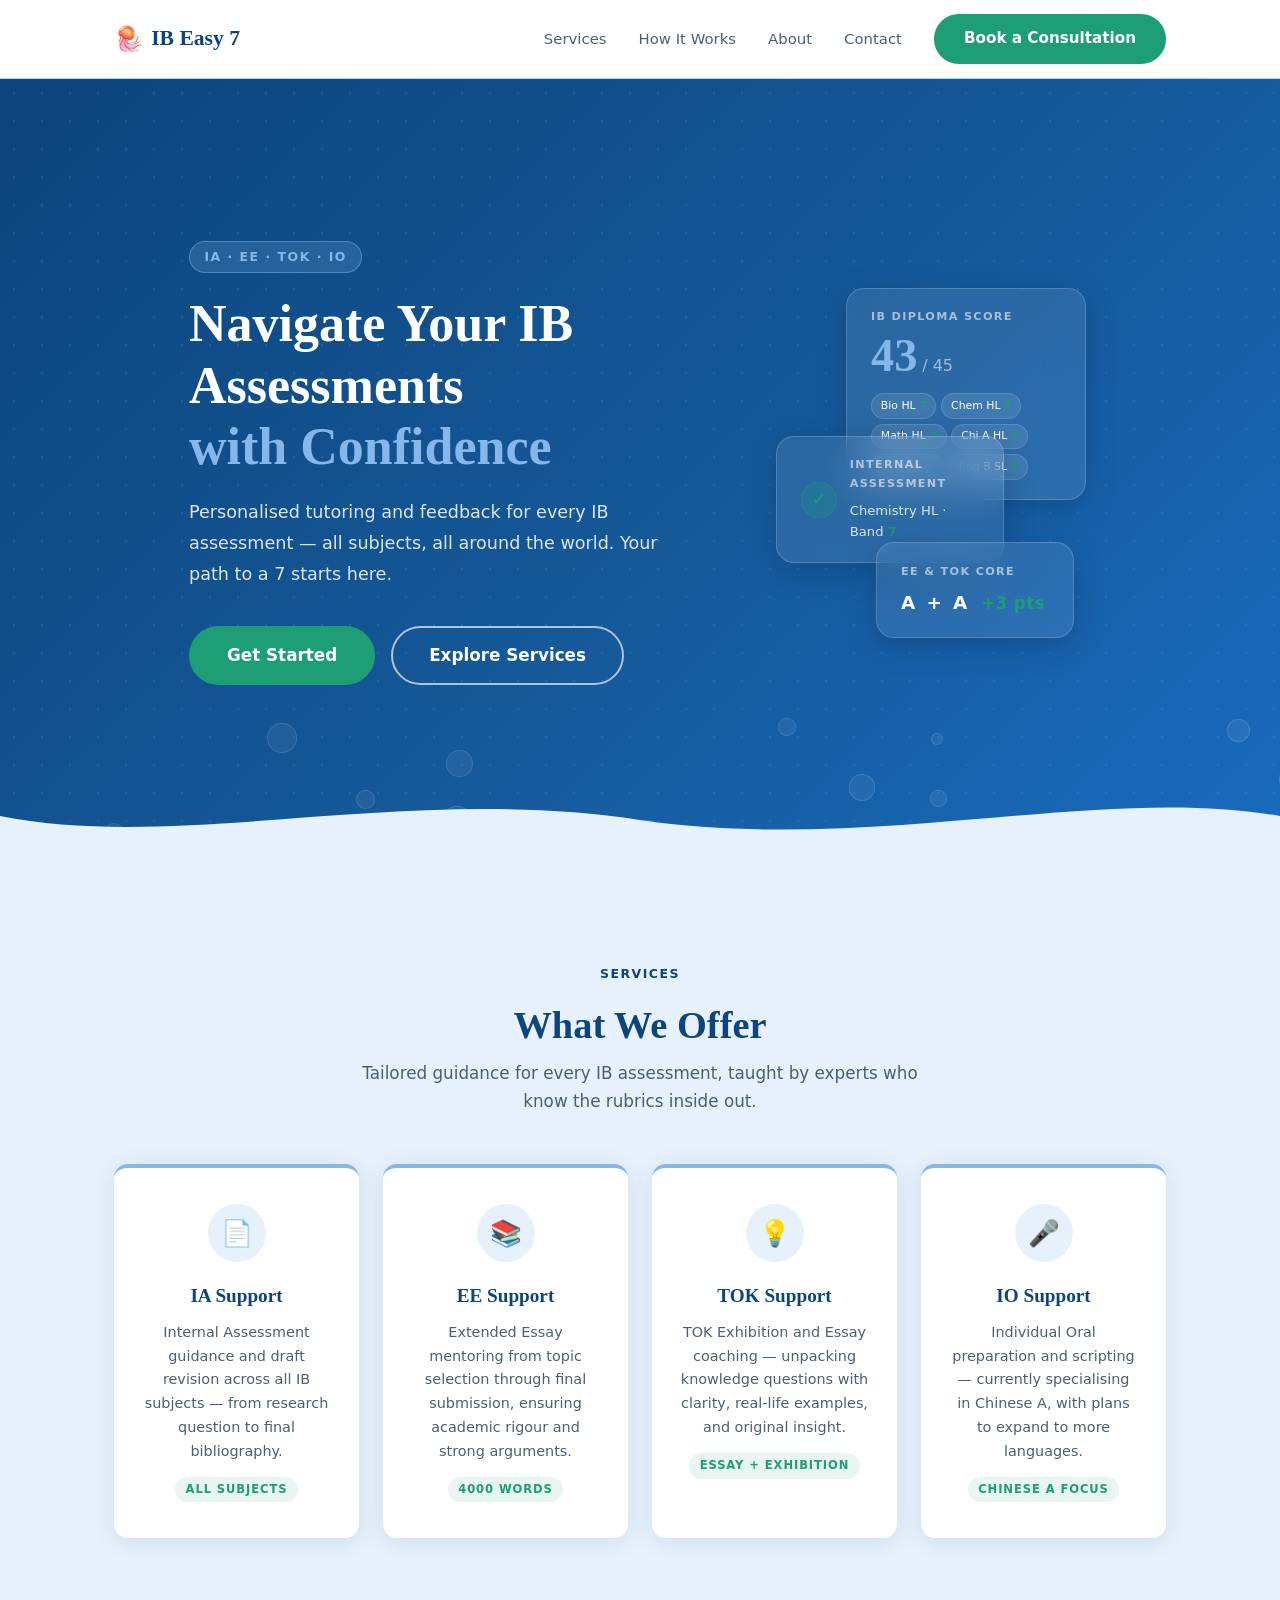
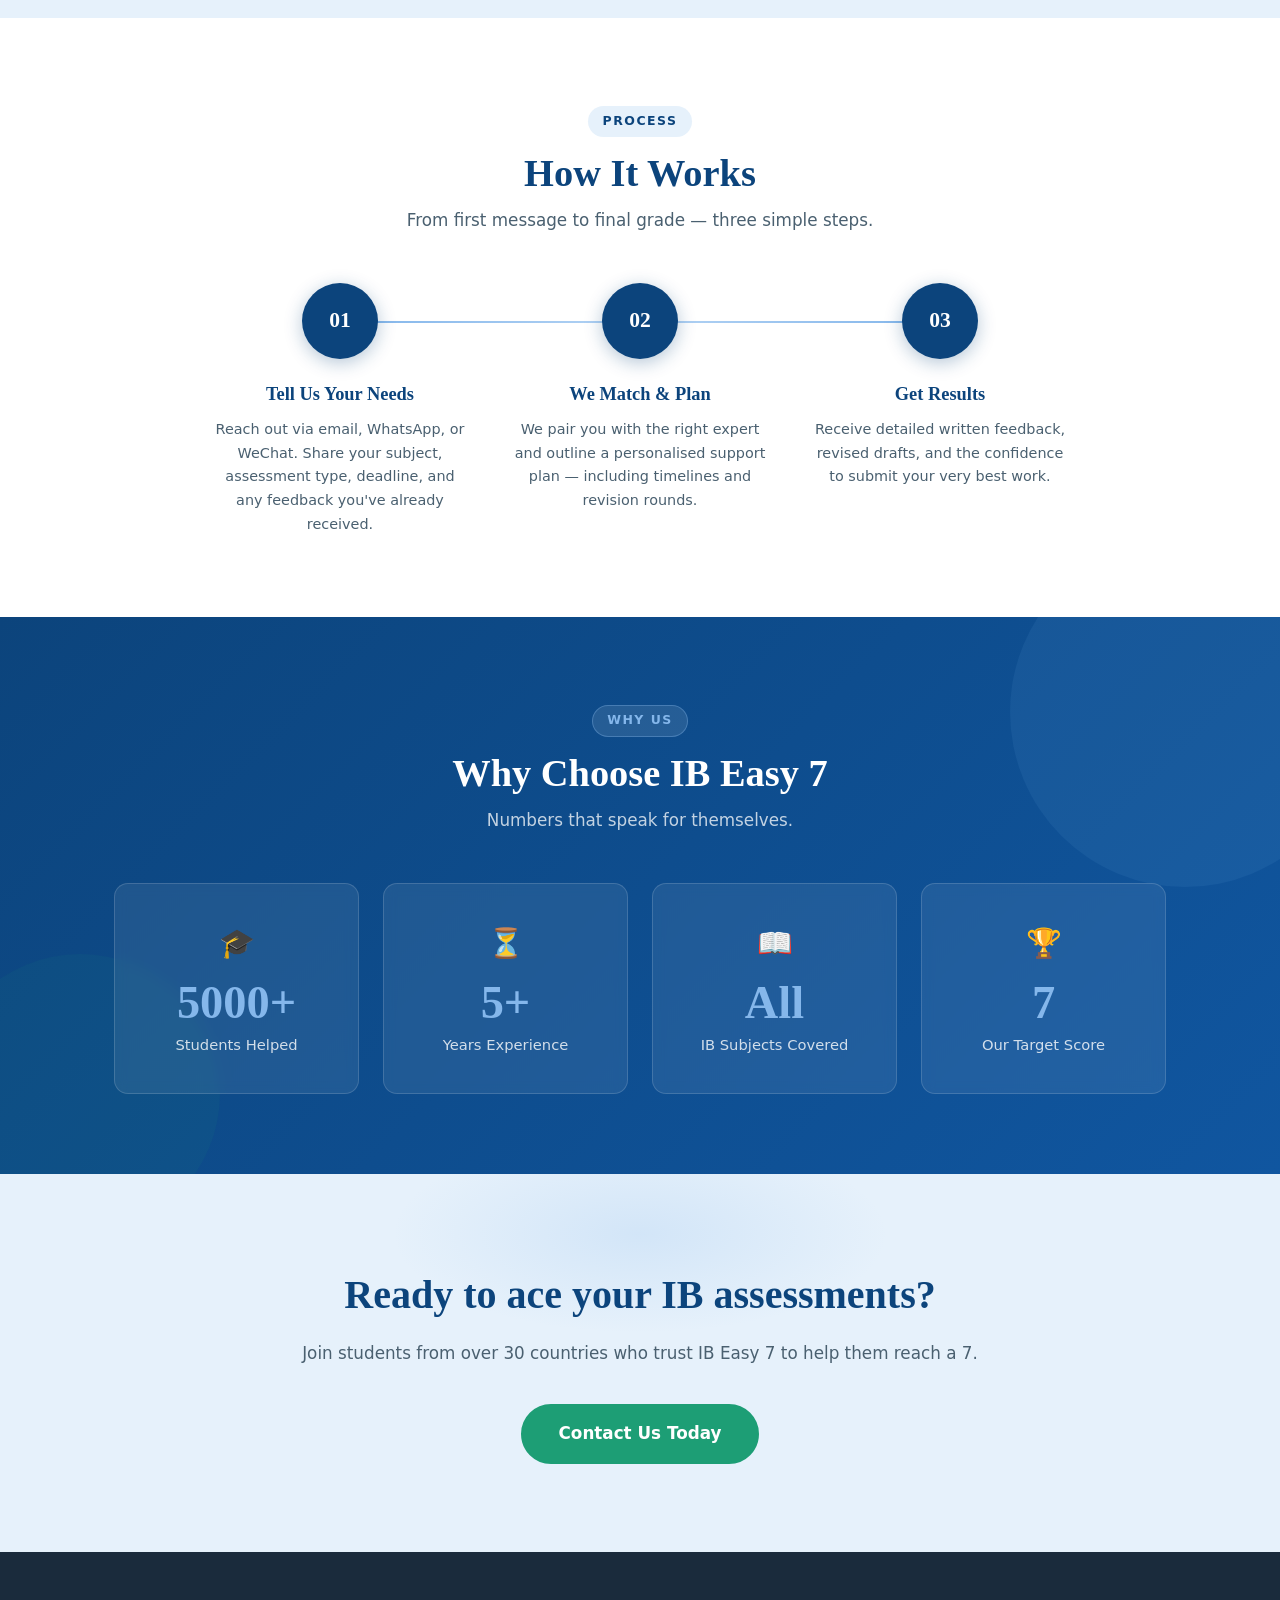
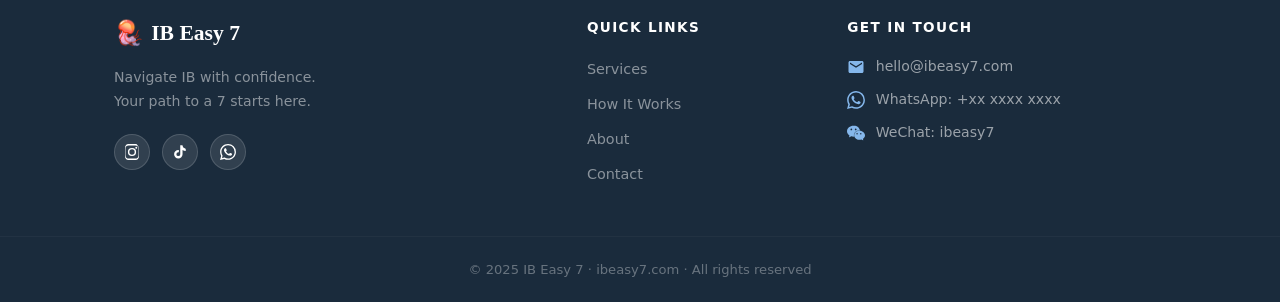
==== index.html @ 874b1f4f "Add Services page with full pricing table for IA, EE, TOK and IO - Create services.html with four pr" ====
<!DOCTYPE html>
<html lang="en">
<head>
  <meta charset="UTF-8" />
  <meta name="viewport" content="width=device-width, initial-scale=1.0" />
  <meta name="description" content="IB Easy 7 — Expert IA, EE, TOK and IO support for IB students worldwide. Navigate your IB assessments with confidence." />
  <title>IB Easy 7 — Navigate IB with Confidence</title>
  <link rel="stylesheet" href="css/style.css" />
</head>
<body>

  <!-- ================================================
       NAVBAR
       ================================================ -->
  <nav class="navbar" aria-label="Main navigation">
    <div class="container nav-inner">
      <a href="#" class="logo" aria-label="IB Easy 7 home">
        <span class="logo-jelly" aria-hidden="true">🪼</span>
        IB Easy 7
      </a>

      <button class="nav-toggle" aria-label="Toggle navigation" aria-expanded="false">
        <span></span><span></span><span></span>
      </button>

      <ul class="nav-links" role="list">
        <li><a href="services.html">Services</a></li>
        <li><a href="#how-it-works">How It Works</a></li>
        <li><a href="#about">About</a></li>
        <li><a href="#contact">Contact</a></li>
        <li><a href="#contact" class="btn btn-primary">Book a Consultation</a></li>
      </ul>
    </div>
  </nav>


  <!-- ================================================
       HERO
       ================================================ -->
  <section class="hero" aria-labelledby="hero-heading">

    <!-- Floating bubbles (injected by JS below) -->
    <div class="bubbles" aria-hidden="true" id="bubbles"></div>

    <div class="container hero-inner">

      <!-- Text side -->
      <div class="hero-text">
        <span class="hero-eyebrow">IA · EE · TOK · IO</span>
        <h1 id="hero-heading">
          Navigate Your IB Assessments<br>
          <span class="accent">with Confidence</span>
        </h1>
        <p class="hero-sub">
          Personalised tutoring and feedback for every IB assessment — all subjects,
          all around the world. Your path to a 7 starts here.
        </p>
        <div class="hero-ctas">
          <a href="#contact" class="btn btn-primary btn-lg">Get Started</a>
          <a href="services.html" class="btn btn-outline-white btn-lg">Explore Services</a>
        </div>
      </div>

      <!-- Professional achievement cards -->
      <div class="hero-visual" aria-hidden="true">
        <div class="score-cluster">

          <!-- Main diploma score card -->
          <div class="pro-card card-main">
            <p class="pc-eyebrow">IB Diploma Score</p>
            <div class="pc-score-row">
              <span class="pc-num">43</span><span class="pc-denom">&thinsp;/ 45</span>
            </div>
            <div class="subj-pills">
              <span class="subj-pill">Bio HL <b>7</b></span>
              <span class="subj-pill">Chem HL <b>7</b></span>
              <span class="subj-pill">Math HL <b>7</b></span>
              <span class="subj-pill">Chi A HL <b>7</b></span>
              <span class="subj-pill">Econ SL <b>7</b></span>
              <span class="subj-pill">Eng B SL <b>6</b></span>
            </div>
          </div>

          <!-- IA result card -->
          <div class="pro-card card-ia">
            <div class="pc-check">&#10003;</div>
            <div>
              <p class="pc-eyebrow">Internal Assessment</p>
              <p class="pc-detail">Chemistry HL &middot; Band&nbsp;<b>7</b></p>
            </div>
          </div>

          <!-- EE + TOK card -->
          <div class="pro-card card-ee">
            <p class="pc-eyebrow">EE &amp; TOK Core</p>
            <p class="pc-ee-score">A &thinsp;+&thinsp; A &nbsp;<span class="pc-bonus">+3 pts</span></p>
          </div>

        </div>
      </div>
    </div>

    <!-- Wave divider (animated — two layers moving at different speeds) -->
    <div class="wave-divider" aria-hidden="true">
      <!-- Layer 1: slower, semi-transparent, moves left -->
      <div class="wave-track wave-track-1">
        <svg viewBox="0 0 2880 96" preserveAspectRatio="none" xmlns="http://www.w3.org/2000/svg">
          <path d="M0,52 C240,88 480,16 720,52 C960,88 1200,16 1440,52
                   C1680,88 1920,16 2160,52 C2400,88 2640,16 2880,52
                   L2880,96 L0,96 Z"
                fill="rgba(230,241,251,0.58)"/>
        </svg>
      </div>
      <!-- Layer 2: faster, opaque fill, moves right (opposite direction) -->
      <div class="wave-track wave-track-2">
        <svg viewBox="0 0 2880 96" preserveAspectRatio="none" xmlns="http://www.w3.org/2000/svg">
          <path d="M0,40 C200,76 460,8 720,44 C980,78 1240,8 1440,40
                   C1640,72 1900,8 2160,44 C2420,78 2680,8 2880,40
                   L2880,96 L0,96 Z"
                fill="#E6F1FB"/>
        </svg>
      </div>
    </div>
  </section>


  <!-- ================================================
       SERVICES — What We Offer
       ================================================ -->
  <section class="services" id="services" aria-labelledby="services-heading">
    <div class="container">
      <div class="section-header">
        <span class="section-tag">Services</span>
        <h2 class="section-title" id="services-heading">What We Offer</h2>
        <p class="section-sub">Tailored guidance for every IB assessment, taught by experts who know the rubrics inside out.</p>
      </div>

      <div class="cards-grid">

        <!-- IA -->
        <article class="card">
          <div class="card-icon" aria-hidden="true">📄</div>
          <h3>IA Support</h3>
          <p>Internal Assessment guidance and draft revision across all IB subjects — from research question to final bibliography.</p>
          <span class="card-badge">All Subjects</span>
        </article>

        <!-- EE -->
        <article class="card">
          <div class="card-icon" aria-hidden="true">📚</div>
          <h3>EE Support</h3>
          <p>Extended Essay mentoring from topic selection through final submission, ensuring academic rigour and strong arguments.</p>
          <span class="card-badge">4000 Words</span>
        </article>

        <!-- TOK -->
        <article class="card">
          <div class="card-icon" aria-hidden="true">💡</div>
          <h3>TOK Support</h3>
          <p>TOK Exhibition and Essay coaching — unpacking knowledge questions with clarity, real-life examples, and original insight.</p>
          <span class="card-badge">Essay + Exhibition</span>
        </article>

        <!-- IO -->
        <article class="card">
          <div class="card-icon" aria-hidden="true">🎤</div>
          <h3>IO Support</h3>
          <p>Individual Oral preparation and scripting — currently specialising in Chinese A, with plans to expand to more languages.</p>
          <span class="card-badge">Chinese A Focus</span>
        </article>

      </div>
    </div>
  </section>


  <!-- ================================================
       HOW IT WORKS
       ================================================ -->
  <section class="how-it-works" id="how-it-works" aria-labelledby="hiw-heading">
    <div class="container">
      <div class="section-header">
        <span class="section-tag">Process</span>
        <h2 class="section-title" id="hiw-heading">How It Works</h2>
        <p class="section-sub">From first message to final grade — three simple steps.</p>
      </div>

      <div class="steps" role="list">

        <div class="step" role="listitem">
          <div class="step-number" aria-hidden="true">01</div>
          <h3>Tell Us Your Needs</h3>
          <p>Reach out via email, WhatsApp, or WeChat. Share your subject, assessment type, deadline, and any feedback you've already received.</p>
        </div>

        <div class="step" role="listitem">
          <div class="step-number" aria-hidden="true">02</div>
          <h3>We Match &amp; Plan</h3>
          <p>We pair you with the right expert and outline a personalised support plan — including timelines and revision rounds.</p>
        </div>

        <div class="step" role="listitem">
          <div class="step-number" aria-hidden="true">03</div>
          <h3>Get Results</h3>
          <p>Receive detailed written feedback, revised drafts, and the confidence to submit your very best work.</p>
        </div>

      </div>
    </div>
  </section>


  <!-- ================================================
       WHY CHOOSE US
       ================================================ -->
  <section class="why-us" id="about" aria-labelledby="why-heading">
    <div class="container">
      <div class="section-header">
        <span class="section-tag">Why Us</span>
        <h2 class="section-title" id="why-heading">Why Choose IB Easy 7</h2>
        <p class="section-sub">Numbers that speak for themselves.</p>
      </div>

      <div class="stats-grid">

        <div class="stat-card">
          <div class="stat-icon" aria-hidden="true">🎓</div>
          <div class="stat-number">5000+</div>
          <div class="stat-label">Students Helped</div>
        </div>

        <div class="stat-card">
          <div class="stat-icon" aria-hidden="true">⏳</div>
          <div class="stat-number">5+</div>
          <div class="stat-label">Years Experience</div>
        </div>

        <div class="stat-card">
          <div class="stat-icon" aria-hidden="true">📖</div>
          <div class="stat-number">All</div>
          <div class="stat-label">IB Subjects Covered</div>
        </div>

        <div class="stat-card">
          <div class="stat-icon" aria-hidden="true">🏆</div>
          <div class="stat-number">7</div>
          <div class="stat-label">Our Target Score</div>
        </div>

      </div>
    </div>
  </section>


  <!-- ================================================
       CTA SECTION
       ================================================ -->
  <section class="cta-section" aria-labelledby="cta-heading">
    <div class="container cta-inner">
      <h2 id="cta-heading">Ready to ace your IB assessments?</h2>
      <p>Join students from over 30 countries who trust IB Easy 7 to help them reach a 7.</p>
      <a href="#contact" class="btn btn-primary btn-lg">Contact Us Today</a>
    </div>
  </section>


  <!-- ================================================
       FOOTER
       ================================================ -->
  <footer class="footer" id="contact" aria-label="Footer">
    <div class="footer-main">
      <div class="container footer-inner">

        <!-- Brand -->
        <div class="footer-brand">
          <a href="#" class="logo">
            <span class="logo-jelly" aria-hidden="true">🪼</span> IB Easy 7
          </a>
          <p>Navigate IB with confidence.<br>Your path to a 7 starts here.</p>
          <!-- Social icons -->
          <div class="social-links" aria-label="Social media links">
            <!-- Instagram placeholder -->
            <a href="#" class="social-link" aria-label="Instagram">
              <svg viewBox="0 0 24 24" xmlns="http://www.w3.org/2000/svg" aria-hidden="true">
                <path d="M12 2.163c3.204 0 3.584.012 4.85.07 1.366.062 2.633.326 3.608 1.301.975.975 1.24 2.242 1.301 3.608.058 1.265.069 1.645.069 4.849s-.012 3.584-.07 4.85c-.062 1.366-.326 2.633-1.301 3.608-.975.975-2.242 1.24-3.608 1.301-1.265.058-1.645.069-4.849.069s-3.584-.012-4.85-.07c-1.366-.062-2.633-.326-3.608-1.301-.975-.975-1.24-2.242-1.301-3.608C2.175 15.584 2.163 15.204 2.163 12s.012-3.584.07-4.85c.062-1.366.326-2.633 1.301-3.608C4.509 2.567 5.776 2.302 7.142 2.24 8.408 2.182 8.788 2.163 12 2.163zm0-2.163c-3.259 0-3.667.014-4.947.072-1.52.069-2.877.385-3.98 1.487C1.97 2.661 1.654 4.018 1.585 5.538 1.527 6.818 1.513 7.226 1.513 12s.014 5.182.072 6.462c.069 1.52.385 2.877 1.487 3.98 1.103 1.102 2.46 1.418 3.98 1.487 1.28.058 1.688.072 4.948.072s3.667-.014 4.947-.072c1.52-.069 2.877-.385 3.98-1.487 1.102-1.103 1.418-2.46 1.487-3.98.058-1.28.072-1.688.072-4.948s-.014-5.182-.072-6.462c-.069-1.52-.385-2.877-1.487-3.98C19.824.457 18.467.141 16.947.072 15.667.014 15.259 0 12 0zm0 5.838a6.162 6.162 0 1 0 0 12.324 6.162 6.162 0 0 0 0-12.324zM12 16a4 4 0 1 1 0-8 4 4 0 0 1 0 8zm6.406-11.845a1.44 1.44 0 1 0 0 2.881 1.44 1.44 0 0 0 0-2.881z"/>
              </svg>
            </a>
            <!-- TikTok placeholder -->
            <a href="#" class="social-link" aria-label="TikTok">
              <svg viewBox="0 0 24 24" xmlns="http://www.w3.org/2000/svg" aria-hidden="true">
                <path d="M19.59 6.69a4.83 4.83 0 0 1-3.77-4.25V2h-3.45v13.67a2.89 2.89 0 0 1-2.88 2.5 2.89 2.89 0 0 1-2.89-2.89 2.89 2.89 0 0 1 2.89-2.89c.28 0 .54.04.79.1V9.01a6.33 6.33 0 0 0-.79-.05 6.34 6.34 0 0 0-6.34 6.34 6.34 6.34 0 0 0 6.34 6.34 6.34 6.34 0 0 0 6.33-6.34V9.02a8.16 8.16 0 0 0 4.77 1.52V7.1a4.85 4.85 0 0 1-1-.41z"/>
              </svg>
            </a>
            <!-- WhatsApp placeholder -->
            <a href="#" class="social-link" aria-label="WhatsApp">
              <svg viewBox="0 0 24 24" xmlns="http://www.w3.org/2000/svg" aria-hidden="true">
                <path d="M17.472 14.382c-.297-.149-1.758-.867-2.03-.967-.273-.099-.471-.148-.67.15-.197.297-.767.966-.94 1.164-.173.199-.347.223-.644.075-.297-.15-1.255-.463-2.39-1.475-.883-.788-1.48-1.761-1.653-2.059-.173-.297-.018-.458.13-.606.134-.133.298-.347.446-.52.149-.174.198-.298.298-.497.099-.198.05-.371-.025-.52-.075-.149-.669-1.612-.916-2.207-.242-.579-.487-.5-.669-.51-.173-.008-.371-.01-.57-.01-.198 0-.52.074-.792.372-.272.297-1.04 1.016-1.04 2.479 0 1.462 1.065 2.875 1.213 3.074.149.198 2.096 3.2 5.077 4.487.709.306 1.262.489 1.694.625.712.227 1.36.195 1.871.118.571-.085 1.758-.719 2.006-1.413.248-.694.248-1.289.173-1.413-.074-.124-.272-.198-.57-.347m-5.421 7.403h-.004a9.87 9.87 0 0 1-5.031-1.378l-.361-.214-3.741.982.998-3.648-.235-.374a9.86 9.86 0 0 1-1.51-5.26c.001-5.45 4.436-9.884 9.888-9.884 2.64 0 5.122 1.03 6.988 2.898a9.825 9.825 0 0 1 2.893 6.994c-.003 5.45-4.437 9.884-9.885 9.884m8.413-18.297A11.815 11.815 0 0 0 12.05 0C5.495 0 .16 5.335.157 11.892c0 2.096.547 4.142 1.588 5.945L.057 24l6.305-1.654a11.882 11.882 0 0 0 5.683 1.448h.005c6.554 0 11.89-5.335 11.893-11.893a11.821 11.821 0 0 0-3.48-8.413z"/>
              </svg>
            </a>
          </div>
        </div>

        <!-- Quick links -->
        <div class="footer-col">
          <h4>Quick Links</h4>
          <ul class="footer-links-col">
            <li><a href="#services">Services</a></li>
            <li><a href="#how-it-works">How It Works</a></li>
            <li><a href="#about">About</a></li>
            <li><a href="#contact">Contact</a></li>
          </ul>
        </div>

        <!-- Contact -->
        <div class="footer-col">
          <h4>Get in Touch</h4>
          <ul class="contact-list">
            <li>
              <!-- Email icon -->
              <svg viewBox="0 0 24 24" xmlns="http://www.w3.org/2000/svg" aria-hidden="true">
                <path d="M20 4H4c-1.1 0-2 .9-2 2v12c0 1.1.9 2 2 2h16c1.1 0 2-.9 2-2V6c0-1.1-.9-2-2-2zm0 4l-8 5-8-5V6l8 5 8-5v2z"/>
              </svg>
              <span>hello@ibeasy7.com</span>
            </li>
            <li>
              <!-- WhatsApp icon -->
              <svg viewBox="0 0 24 24" xmlns="http://www.w3.org/2000/svg" aria-hidden="true">
                <path d="M17.472 14.382c-.297-.149-1.758-.867-2.03-.967-.273-.099-.471-.148-.67.15-.197.297-.767.966-.94 1.164-.173.199-.347.223-.644.075-.297-.15-1.255-.463-2.39-1.475-.883-.788-1.48-1.761-1.653-2.059-.173-.297-.018-.458.13-.606.134-.133.298-.347.446-.52.149-.174.198-.298.298-.497.099-.198.05-.371-.025-.52-.075-.149-.669-1.612-.916-2.207-.242-.579-.487-.5-.669-.51-.173-.008-.371-.01-.57-.01-.198 0-.52.074-.792.372-.272.297-1.04 1.016-1.04 2.479 0 1.462 1.065 2.875 1.213 3.074.149.198 2.096 3.2 5.077 4.487.709.306 1.262.489 1.694.625.712.227 1.36.195 1.871.118.571-.085 1.758-.719 2.006-1.413.248-.694.248-1.289.173-1.413-.074-.124-.272-.198-.57-.347m-5.421 7.403h-.004a9.87 9.87 0 0 1-5.031-1.378l-.361-.214-3.741.982.998-3.648-.235-.374a9.86 9.86 0 0 1-1.51-5.26c.001-5.45 4.436-9.884 9.888-9.884 2.64 0 5.122 1.03 6.988 2.898a9.825 9.825 0 0 1 2.893 6.994c-.003 5.45-4.437 9.884-9.885 9.884m8.413-18.297A11.815 11.815 0 0 0 12.05 0C5.495 0 .16 5.335.157 11.892c0 2.096.547 4.142 1.588 5.945L.057 24l6.305-1.654a11.882 11.882 0 0 0 5.683 1.448h.005c6.554 0 11.89-5.335 11.893-11.893a11.821 11.821 0 0 0-3.48-8.413z"/>
              </svg>
              <span>WhatsApp: +xx xxxx xxxx</span>
            </li>
            <li>
              <!-- WeChat icon -->
              <svg viewBox="0 0 24 24" xmlns="http://www.w3.org/2000/svg" aria-hidden="true">
                <path d="M8.691 2.188C3.891 2.188 0 5.476 0 9.53c0 2.212 1.17 4.203 3.002 5.55a.59.59 0 0 1 .213.665l-.39 1.48c-.019.07-.048.141-.048.213 0 .163.13.295.29.295a.326.326 0 0 0 .167-.054l1.903-1.114a.864.864 0 0 1 .717-.098 10.16 10.16 0 0 0 2.837.403c.276 0 .543-.027.811-.05-.857-2.578.157-4.972 1.932-6.446 1.703-1.415 3.882-1.98 5.853-1.838-.576-3.583-3.874-6.348-7.596-6.348zM5.785 5.991c.642 0 1.162.529 1.162 1.18a1.17 1.17 0 0 1-1.162 1.178A1.17 1.17 0 0 1 4.623 7.17c0-.651.52-1.18 1.162-1.18zm5.813 0c.642 0 1.162.529 1.162 1.18a1.17 1.17 0 0 1-1.162 1.178 1.17 1.17 0 0 1-1.162-1.178c0-.651.52-1.18 1.162-1.18zm5.34 2.867c-1.797-.052-3.746.512-5.28 1.786-1.72 1.428-2.687 3.72-1.78 6.22.942 2.453 3.666 4.229 6.884 4.229.826 0 1.622-.12 2.361-.336a.722.722 0 0 1 .598.082l1.584.926a.272.272 0 0 0 .14.047c.134 0 .24-.111.24-.247 0-.06-.023-.12-.038-.177l-.327-1.233a.49.49 0 0 1 .177-.554C22.888 18.345 24 16.865 24 15.2c0-3.261-2.956-6.274-7.062-6.342zm-3.502 3.18c.535 0 .969.44.969.982a.976.976 0 0 1-.969.983.976.976 0 0 1-.969-.983c0-.542.434-.982.969-.982zm4.943 0c.535 0 .969.44.969.982a.976.976 0 0 1-.969.983.976.976 0 0 1-.969-.983c0-.542.434-.982.969-.982z"/>
              </svg>
              <span>WeChat: ibeasy7</span>
            </li>
          </ul>
        </div>

      </div>
    </div>

    <div class="footer-bottom">
      <div class="container">
        <p>&copy; 2025 IB Easy 7 &middot; ibeasy7.com &middot; All rights reserved</p>
      </div>
    </div>
  </footer>


  <!-- ================================================
       SCRIPTS
       ================================================ -->
  <script>
    /* --- Mobile nav toggle --- */
    const toggle   = document.querySelector('.nav-toggle');
    const navLinks = document.querySelector('.nav-links');

    toggle.addEventListener('click', () => {
      const open = navLinks.classList.toggle('open');
      toggle.classList.toggle('open', open);
      toggle.setAttribute('aria-expanded', open);
    });

    navLinks.querySelectorAll('a').forEach(a => {
      a.addEventListener('click', () => {
        navLinks.classList.remove('open');
        toggle.classList.remove('open');
        toggle.setAttribute('aria-expanded', 'false');
      });
    });

    /* --- Bubble generator --- */
    (function generateBubbles() {
      const container = document.getElementById('bubbles');
      if (!container) return;
      const count = 18;
      for (let i = 0; i < count; i++) {
        const b = document.createElement('div');
        b.className = 'bubble';
        const size     = Math.random() * 28 + 8;
        const left     = Math.random() * 100;
        const delay    = Math.random() * 12;
        const duration = Math.random() * 10 + 10;
        b.style.cssText = `
          width: ${size}px;
          height: ${size}px;
          left: ${left}%;
          bottom: ${Math.random() * 20}%;
          animation-duration: ${duration}s;
          animation-delay: ${delay}s;
        `;
        container.appendChild(b);
      }
    })();
  </script>

</body>
</html>
---- css/style.css ----
/* =====================================================
   IB Easy 7 — Main Stylesheet
   ===================================================== */

/* --- CSS Variables --- */
:root {
  --deep-blue:   #0C447C;
  --sky-blue:    #85B7EB;
  --light-blue:  #B5D4F4;
  --pearl-white: #E6F1FB;
  --mint-green:  #1D9E75;
  --mint-dark:   #178a64;
  --white:       #ffffff;
  --text-dark:   #1a2b3c;
  --text-mid:    #4a6070;
  --text-light:  #7a95a8;

  --font-serif: Georgia, 'Times New Roman', serif;
  --font-sans:  'Segoe UI', system-ui, -apple-system, sans-serif;

  --radius-sm: 8px;
  --radius:    14px;
  --radius-lg: 20px;
  --shadow:    0 4px 24px rgba(12, 68, 124, 0.10);
  --shadow-lg: 0 8px 40px rgba(12, 68, 124, 0.18);
  --transition: all 0.3s ease;
}

/* --- Reset & Base --- */
*, *::before, *::after { box-sizing: border-box; margin: 0; padding: 0; }
html  { scroll-behavior: smooth; }
body  { font-family: var(--font-sans); color: var(--text-dark); background: var(--white); line-height: 1.65; }
ul    { list-style: none; }
a     { text-decoration: none; color: inherit; }
img   { max-width: 100%; display: block; }

/* --- Container --- */
.container {
  max-width: 1100px;
  margin: 0 auto;
  padding: 0 1.5rem;
}

/* =====================================================
   BUTTONS
   ===================================================== */
.btn {
  display: inline-block;
  padding: 0.75rem 1.75rem;
  border-radius: 50px;
  font-weight: 600;
  font-size: 0.95rem;
  cursor: pointer;
  transition: var(--transition);
  border: 2px solid transparent;
  line-height: 1.4;
}
.btn-primary {
  background: var(--mint-green);
  color: var(--white);
  border-color: var(--mint-green);
}
.btn-primary:hover {
  background: var(--mint-dark);
  border-color: var(--mint-dark);
  transform: translateY(-2px);
  box-shadow: 0 6px 24px rgba(29, 158, 117, 0.38);
}
.btn-outline-white {
  background: transparent;
  color: var(--white);
  border-color: rgba(255,255,255,0.65);
}
.btn-outline-white:hover {
  background: rgba(255,255,255,0.12);
  border-color: var(--white);
  transform: translateY(-2px);
}
.btn-white {
  background: var(--white);
  color: var(--deep-blue);
  border-color: var(--white);
}
.btn-white:hover {
  background: var(--pearl-white);
  transform: translateY(-2px);
  box-shadow: 0 6px 20px rgba(0,0,0,0.12);
}
.btn-lg { padding: 1rem 2.25rem; font-size: 1.05rem; }

/* =====================================================
   SECTION SHARED
   ===================================================== */
.section-tag {
  display: inline-block;
  background: var(--pearl-white);
  color: var(--deep-blue);
  font-size: 0.78rem;
  font-weight: 700;
  letter-spacing: 0.12em;
  text-transform: uppercase;
  padding: 0.3rem 0.9rem;
  border-radius: 50px;
  margin-bottom: 0.75rem;
}
.section-title {
  font-family: var(--font-serif);
  font-size: clamp(1.7rem, 3.5vw, 2.4rem);
  color: var(--deep-blue);
  text-align: center;
  margin-bottom: 0.6rem;
  line-height: 1.25;
}
.section-sub {
  text-align: center;
  color: var(--text-mid);
  font-size: 1.05rem;
  max-width: 580px;
  margin: 0 auto 3rem;
  line-height: 1.7;
}
.section-header { text-align: center; margin-bottom: 0.5rem; }

/* =====================================================
   NAVBAR
   ===================================================== */
.navbar {
  position: sticky;
  top: 0;
  z-index: 1000;
  background: rgba(255, 255, 255, 0.96);
  backdrop-filter: blur(12px);
  -webkit-backdrop-filter: blur(12px);
  border-bottom: 1px solid var(--light-blue);
  padding: 0.9rem 0;
}
.nav-inner {
  display: flex;
  align-items: center;
  justify-content: space-between;
  gap: 1rem;
  position: relative;
}
.logo {
  display: flex;
  align-items: center;
  gap: 0.45rem;
  font-family: var(--font-serif);
  font-size: 1.35rem;
  font-weight: 700;
  color: var(--deep-blue);
  white-space: nowrap;
  flex-shrink: 0;
}
.logo-jelly { font-size: 1.5rem; line-height: 1; }
.nav-links {
  display: flex;
  align-items: center;
  gap: 2rem;
}
.nav-links a:not(.btn) {
  color: var(--text-mid);
  font-size: 0.93rem;
  font-weight: 500;
  transition: color 0.2s;
  white-space: nowrap;
}
.nav-links a:not(.btn):hover { color: var(--deep-blue); }
.nav-toggle {
  display: none;
  flex-direction: column;
  gap: 5px;
  background: none;
  border: none;
  cursor: pointer;
  padding: 4px;
  flex-shrink: 0;
}
.nav-toggle span {
  display: block;
  width: 24px;
  height: 2px;
  background: var(--deep-blue);
  border-radius: 2px;
  transition: var(--transition);
}
.nav-toggle.open span:nth-child(1) { transform: translateY(7px) rotate(45deg); }
.nav-toggle.open span:nth-child(2) { opacity: 0; }
.nav-toggle.open span:nth-child(3) { transform: translateY(-7px) rotate(-45deg); }

/* =====================================================
   HERO
   ===================================================== */
.hero {
  position: relative;
  background: linear-gradient(135deg, var(--deep-blue) 0%, #155999 55%, #1a6bbf 100%);
  color: var(--white);
  overflow: hidden;
  padding: 5rem 0 6.5rem;
  min-height: 88vh;
  display: flex;
  flex-direction: column;
  justify-content: center;
}
.hero-inner {
  display: flex;
  align-items: center;
  justify-content: space-between;
  gap: 2rem;
  position: relative;
  z-index: 2;
}
.hero-text {
  flex: 1;
  max-width: 560px;
}
.hero-eyebrow {
  display: inline-block;
  background: rgba(133, 183, 235, 0.2);
  border: 1px solid rgba(133, 183, 235, 0.45);
  color: var(--sky-blue);
  font-size: 0.78rem;
  font-weight: 700;
  letter-spacing: 0.12em;
  text-transform: uppercase;
  padding: 0.3rem 0.9rem;
  border-radius: 50px;
  margin-bottom: 1.25rem;
}
.hero-text h1 {
  font-family: var(--font-serif);
  font-size: clamp(2rem, 5vw, 3.25rem);
  line-height: 1.18;
  margin-bottom: 1.25rem;
}
.hero-text h1 .accent { color: var(--sky-blue); }
.hero-sub {
  font-size: 1.1rem;
  opacity: 0.85;
  margin-bottom: 2.25rem;
  line-height: 1.75;
  max-width: 480px;
}
.hero-ctas { display: flex; gap: 1rem; flex-wrap: wrap; }

/* --- Hero background dot-grid overlay --- */
.hero::before {
  content: '';
  position: absolute;
  inset: 0;
  background-image: radial-gradient(rgba(133, 183, 235, 0.13) 1px, transparent 1px);
  background-size: 28px 28px;
  z-index: 1;
  pointer-events: none;
}

/* --- Achievement cards (hero-visual right side) --- */
.hero-visual {
  flex: 0 0 320px;
  display: flex;
  align-items: center;
  justify-content: center;
  position: relative;
}

.score-cluster {
  position: relative;
  width: 310px;
  height: 350px;
}

.pro-card {
  position: absolute;
  background: rgba(255, 255, 255, 0.09);
  backdrop-filter: blur(18px);
  -webkit-backdrop-filter: blur(18px);
  border: 1px solid rgba(255, 255, 255, 0.18);
  border-radius: 18px;
  padding: 1.2rem 1.5rem;
  color: var(--white);
  box-shadow: 0 8px 32px rgba(0, 0, 0, 0.18);
}

/* Main diploma card — top right */
.card-main {
  top: 0; right: 0;
  width: 240px;
  animation: cardFloat 4.8s ease-in-out infinite;
}
/* IA card — middle left, overlapping */
.card-ia {
  top: 148px; left: 0;
  width: 228px;
  display: flex;
  align-items: center;
  gap: 0.8rem;
  animation: cardFloat 5.6s ease-in-out infinite;
  animation-delay: -1.4s;
}
/* EE card — bottom right */
.card-ee {
  bottom: 0; right: 12px;
  width: 198px;
  animation: cardFloat 4.2s ease-in-out infinite;
  animation-delay: -2.8s;
}

@keyframes cardFloat {
  0%, 100% { transform: translateY(0px); }
  50%       { transform: translateY(-9px); }
}

/* Card inner elements */
.pc-eyebrow {
  font-size: 0.7rem;
  font-weight: 700;
  letter-spacing: 0.12em;
  text-transform: uppercase;
  opacity: 0.58;
  margin: 0 0 0.4rem;
}
.pc-score-row {
  display: flex;
  align-items: baseline;
  gap: 0.1rem;
  margin-bottom: 0.85rem;
}
.pc-num {
  font-family: var(--font-serif);
  font-size: 2.9rem;
  font-weight: 700;
  line-height: 1;
  color: var(--sky-blue);
}
.pc-denom { font-size: 1rem; opacity: 0.55; }

.subj-pills { display: flex; flex-wrap: wrap; gap: 0.3rem; }
.subj-pill {
  font-size: 0.68rem;
  background: rgba(255, 255, 255, 0.10);
  border: 1px solid rgba(255, 255, 255, 0.14);
  border-radius: 50px;
  padding: 0.18rem 0.55rem;
  white-space: nowrap;
}
.subj-pill b { color: var(--mint-green); font-weight: 700; }

.pc-check {
  width: 36px; height: 36px;
  border-radius: 50%;
  background: rgba(29, 158, 117, 0.22);
  border: 1px solid rgba(29, 158, 117, 0.45);
  color: var(--mint-green);
  font-size: 1.1rem;
  display: flex; align-items: center; justify-content: center;
  flex-shrink: 0;
}
.pc-detail {
  font-size: 0.82rem;
  opacity: 0.82;
  margin: 0;
}
.pc-detail b { color: var(--mint-green); }

.pc-ee-score {
  font-size: 1.15rem;
  font-weight: 600;
  margin: 0.15rem 0 0;
  letter-spacing: 0.02em;
}
.pc-bonus {
  color: var(--mint-green);
  font-size: 1.05rem;
  font-weight: 700;
}

/* --- Bubbles --- */
.bubbles {
  position: absolute;
  inset: 0;
  pointer-events: none;
  overflow: hidden;
  z-index: 1;
}
.bubble {
  position: absolute;
  border-radius: 50%;
  background: rgba(255, 255, 255, 0.06);
  border: 1px solid rgba(255, 255, 255, 0.13);
  animation: rise linear infinite;
}
@keyframes rise {
  0%   { transform: translateY(0) scale(1);   opacity: 0;   }
  10%  { opacity: 0.7; }
  90%  { opacity: 0.4; }
  100% { transform: translateY(-110vh) scale(0.7); opacity: 0; }
}

/* --- Wave divider (animated) --- */
.wave-divider {
  position: absolute;
  bottom: -1px;
  left: 0; right: 0;
  z-index: 3;
  overflow: hidden;
  height: 96px;
}
/* Each track is 200% wide and contains 2 wave cycles → slides -50% = seamless loop */
.wave-track {
  position: absolute;
  bottom: 0;
  width: 200%;
  height: 100%;
}
.wave-track svg { width: 100%; height: 100%; display: block; }
.wave-track-1 { animation: waveSlide1 13s linear infinite; }
.wave-track-2 { animation: waveSlide2 19s linear infinite; }
@keyframes waveSlide1 {
  0%   { transform: translateX(0); }
  100% { transform: translateX(-50%); }
}
@keyframes waveSlide2 {
  0%   { transform: translateX(-25%); }
  100% { transform: translateX(25%); }
}

/* =====================================================
   SERVICES
   ===================================================== */
.services {
  background: var(--pearl-white);
  padding: 5.5rem 0 5rem;
}
.cards-grid {
  display: grid;
  grid-template-columns: repeat(auto-fit, minmax(230px, 1fr));
  gap: 1.5rem;
}
.card {
  background: var(--white);
  border-radius: var(--radius);
  padding: 2.25rem 1.75rem;
  box-shadow: var(--shadow);
  transition: var(--transition);
  border-top: 4px solid var(--sky-blue);
  text-align: center;
  position: relative;
  overflow: hidden;
}
.card::after {
  content: '';
  position: absolute;
  bottom: 0; left: 0; right: 0;
  height: 3px;
  background: var(--mint-green);
  transform: scaleX(0);
  transition: transform 0.3s ease;
  transform-origin: left;
}
.card:hover { transform: translateY(-7px); box-shadow: var(--shadow-lg); border-top-color: var(--mint-green); }
.card:hover::after { transform: scaleX(1); }
.card-icon {
  width: 58px; height: 58px;
  border-radius: 50%;
  background: var(--pearl-white);
  display: flex;
  align-items: center;
  justify-content: center;
  font-size: 1.6rem;
  margin: 0 auto 1.1rem;
}
.card h3 {
  font-family: var(--font-serif);
  font-size: 1.2rem;
  color: var(--deep-blue);
  margin-bottom: 0.6rem;
}
.card p { color: var(--text-mid); font-size: 0.9rem; line-height: 1.65; }
.card-badge {
  display: inline-block;
  margin-top: 0.85rem;
  font-size: 0.72rem;
  font-weight: 700;
  letter-spacing: 0.08em;
  text-transform: uppercase;
  color: var(--mint-green);
  background: rgba(29, 158, 117, 0.1);
  padding: 0.2rem 0.65rem;
  border-radius: 50px;
}

/* =====================================================
   HOW IT WORKS
   ===================================================== */
.how-it-works {
  padding: 5.5rem 0 5rem;
  background: var(--white);
}
.steps {
  display: flex;
  align-items: flex-start;
  justify-content: center;
  position: relative;
}
/* horizontal line behind steps */
.steps::before {
  content: '';
  position: absolute;
  top: 38px;
  left: calc(50% - 280px);
  right: calc(50% - 280px);
  height: 2px;
  background: linear-gradient(to right, var(--sky-blue), var(--light-blue), var(--sky-blue));
  z-index: 0;
}
.step {
  flex: 1;
  max-width: 300px;
  text-align: center;
  padding: 0 1.25rem;
  position: relative;
  z-index: 1;
}
.step-number {
  width: 76px; height: 76px;
  border-radius: 50%;
  background: var(--deep-blue);
  color: var(--white);
  font-size: 1.35rem;
  font-weight: 700;
  font-family: var(--font-serif);
  display: flex;
  align-items: center;
  justify-content: center;
  margin: 0 auto 1.25rem;
  box-shadow: 0 4px 18px rgba(12, 68, 124, 0.3);
  position: relative;
  transition: var(--transition);
}
.step:hover .step-number {
  background: var(--mint-green);
  box-shadow: 0 6px 22px rgba(29, 158, 117, 0.4);
  transform: scale(1.06);
}
.step h3 {
  font-family: var(--font-serif);
  font-size: 1.15rem;
  color: var(--deep-blue);
  margin-bottom: 0.55rem;
}
.step p { color: var(--text-mid); font-size: 0.9rem; line-height: 1.65; }

/* =====================================================
   WHY CHOOSE US
   ===================================================== */
.why-us {
  padding: 5.5rem 0 5rem;
  background: linear-gradient(135deg, var(--deep-blue) 0%, #1056a0 100%);
  position: relative;
  overflow: hidden;
}
.why-us::before {
  content: '';
  position: absolute;
  top: -80px; right: -80px;
  width: 350px; height: 350px;
  border-radius: 50%;
  background: rgba(133, 183, 235, 0.08);
}
.why-us::after {
  content: '';
  position: absolute;
  bottom: -60px; left: -60px;
  width: 280px; height: 280px;
  border-radius: 50%;
  background: rgba(29, 158, 117, 0.07);
}
.why-us .section-tag   { background: rgba(255,255,255,0.1); color: var(--sky-blue); border: 1px solid rgba(133,183,235,0.35); }
.why-us .section-title { color: var(--white); }
.why-us .section-sub   { color: rgba(255,255,255,0.75); }
.stats-grid {
  display: grid;
  grid-template-columns: repeat(auto-fit, minmax(200px, 1fr));
  gap: 1.5rem;
  position: relative;
  z-index: 1;
}
.stat-card {
  background: rgba(255, 255, 255, 0.08);
  border: 1px solid rgba(255, 255, 255, 0.15);
  border-radius: var(--radius);
  padding: 2.25rem 1.5rem;
  text-align: center;
  backdrop-filter: blur(6px);
  transition: var(--transition);
}
.stat-card:hover {
  background: rgba(255, 255, 255, 0.15);
  transform: translateY(-5px);
  border-color: rgba(133, 183, 235, 0.4);
}
.stat-icon { font-size: 1.8rem; margin-bottom: 0.75rem; }
.stat-number {
  font-family: var(--font-serif);
  font-size: 2.9rem;
  font-weight: 700;
  color: var(--sky-blue);
  line-height: 1;
  margin-bottom: 0.45rem;
}
.stat-label { font-size: 0.92rem; color: rgba(255,255,255,0.8); font-weight: 500; }

/* =====================================================
   CTA SECTION
   ===================================================== */
.cta-section {
  padding: 5.5rem 0;
  background: var(--pearl-white);
  text-align: center;
  position: relative;
  overflow: hidden;
}
.cta-section::before {
  content: '';
  position: absolute;
  top: -40px; left: 50%;
  transform: translateX(-50%);
  width: 500px; height: 200px;
  background: radial-gradient(ellipse, rgba(133,183,235,0.2) 0%, transparent 70%);
}
.cta-inner { position: relative; z-index: 1; }
.cta-section h2 {
  font-family: var(--font-serif);
  font-size: clamp(1.6rem, 3.5vw, 2.5rem);
  color: var(--deep-blue);
  margin-bottom: 0.75rem;
}
.cta-section p { color: var(--text-mid); margin-bottom: 2.25rem; font-size: 1.05rem; }

/* =====================================================
   FOOTER
   ===================================================== */
.footer {
  background: var(--text-dark);
  color: rgba(255, 255, 255, 0.75);
}
.footer-main {
  padding: 4rem 0 2.5rem;
}
.footer-inner {
  display: grid;
  grid-template-columns: 2fr 1fr 1.5fr;
  gap: 3rem;
}
.footer-brand .logo { color: var(--white); margin-bottom: 0.85rem; }
.footer-brand p {
  font-size: 0.88rem;
  line-height: 1.75;
  opacity: 0.65;
  margin-bottom: 1.25rem;
}
.social-links { display: flex; gap: 0.75rem; }
.social-link {
  width: 36px; height: 36px;
  border-radius: 50%;
  background: rgba(255,255,255,0.1);
  border: 1px solid rgba(255,255,255,0.15);
  display: flex; align-items: center; justify-content: center;
  transition: var(--transition);
}
.social-link:hover { background: var(--mint-green); border-color: var(--mint-green); }
.social-link svg { width: 16px; height: 16px; fill: var(--white); }
.footer h4 {
  color: var(--white);
  font-size: 0.85rem;
  font-weight: 700;
  letter-spacing: 0.1em;
  text-transform: uppercase;
  margin-bottom: 1.1rem;
}
.footer-links-col li { margin-bottom: 0.55rem; }
.footer-links-col a {
  font-size: 0.9rem;
  opacity: 0.65;
  transition: opacity 0.2s;
}
.footer-links-col a:hover { opacity: 1; color: var(--sky-blue); }
.contact-list li {
  display: flex;
  align-items: flex-start;
  gap: 0.65rem;
  margin-bottom: 0.75rem;
  font-size: 0.88rem;
}
.contact-list li svg {
  width: 18px; height: 18px;
  flex-shrink: 0;
  fill: var(--sky-blue);
  margin-top: 2px;
}
.contact-list span { opacity: 0.75; line-height: 1.5; }
.footer-bottom {
  border-top: 1px solid rgba(255,255,255,0.08);
  padding: 1.35rem 0;
  text-align: center;
  font-size: 0.82rem;
  opacity: 0.45;
}

/* =====================================================
   RESPONSIVE
   ===================================================== */
@media (max-width: 820px) {
  .steps::before { display: none; }
  .steps { flex-direction: column; align-items: center; gap: 0; }
  .step { max-width: 400px; width: 100%; padding: 1.25rem 0; }
  .step:not(:last-child)::after {
    content: '';
    display: block;
    width: 2px;
    height: 36px;
    background: var(--light-blue);
    margin: 0 auto;
  }
}

@media (max-width: 768px) {
  .nav-toggle { display: flex; }
  .nav-links {
    display: none;
    position: absolute;
    top: calc(100% + 0.9rem);
    left: -1.5rem; right: -1.5rem;
    background: var(--white);
    flex-direction: column;
    align-items: stretch;
    padding: 1rem 1.5rem 1.25rem;
    border-top: 1px solid var(--light-blue);
    gap: 0.5rem;
    box-shadow: 0 12px 30px rgba(0,0,0,0.1);
  }
  .nav-links.open { display: flex; }
  .nav-links a:not(.btn) { padding: 0.5rem 0; border-bottom: 1px solid var(--pearl-white); }
  .nav-links .btn { text-align: center; margin-top: 0.5rem; }

  .hero { padding: 4rem 0 5.5rem; min-height: unset; }
  .hero-inner { flex-direction: column; text-align: center; }
  .hero-text { max-width: 100%; }
  .hero-sub { margin: 0 auto 2rem; }
  .hero-ctas { justify-content: center; }
  .hero-visual { display: none; }

  .footer-inner { grid-template-columns: 1fr 1fr; }
  .footer-brand { grid-column: 1 / -1; }
}

@media (max-width: 520px) {
  .cards-grid { grid-template-columns: 1fr; }
  .stats-grid { grid-template-columns: repeat(2, 1fr); }
  .footer-inner { grid-template-columns: 1fr; }
  .hero-ctas { flex-direction: column; align-items: center; }
  .hero-ctas .btn { width: 100%; max-width: 280px; text-align: center; }
  .stat-number { font-size: 2.25rem; }
}

/* =====================================================
   SERVICES PAGE — shared additions
   ===================================================== */

/* Active nav link */
.nav-links a.nav-active {
  color: var(--deep-blue);
  font-weight: 700;
  position: relative;
}
.nav-links a.nav-active::after {
  content: '';
  position: absolute;
  bottom: -3px; left: 0; right: 0;
  height: 2px;
  background: var(--mint-green);
  border-radius: 2px;
}

/* Outline button (non-featured cards) */
.btn-outline-blue {
  background: transparent;
  color: var(--deep-blue);
  border: 2px solid var(--light-blue);
}
.btn-outline-blue:hover {
  background: var(--pearl-white);
  border-color: var(--sky-blue);
  transform: translateY(-2px);
}

/* ── Page Hero (small) ── */
.page-hero {
  position: relative;
  background: linear-gradient(135deg, var(--deep-blue) 0%, #155999 100%);
  color: var(--white);
  text-align: center;
  padding: 4.5rem 0 6rem;
  overflow: hidden;
}
.page-hero::before {
  content: '';
  position: absolute;
  inset: 0;
  background-image: radial-gradient(rgba(133,183,235,0.12) 1px, transparent 1px);
  background-size: 28px 28px;
  pointer-events: none;
}
.page-hero .container { position: relative; z-index: 2; }
.page-hero h1 {
  font-family: var(--font-serif);
  font-size: clamp(2rem, 4vw, 3rem);
  margin: 0.75rem 0 1rem;
}
.page-hero-sub {
  font-size: 1.05rem;
  opacity: 0.82;
  max-width: 560px;
  margin: 0 auto;
  line-height: 1.7;
}
/* reuse wave-divider / wave-track from hero but shorter */
.page-hero .wave-divider { height: 60px; }

/* ── Academic Integrity Notice ── */
.integrity-section { padding: 3rem 0 0; background: var(--white); }
.integrity-notice {
  display: flex;
  align-items: flex-start;
  gap: 1.1rem;
  background: linear-gradient(135deg, rgba(12,68,124,0.04), rgba(133,183,235,0.09));
  border: 1px solid var(--light-blue);
  border-left: 4px solid var(--sky-blue);
  border-radius: var(--radius);
  padding: 1.4rem 1.75rem;
  max-width: 820px;
  margin: 0 auto;
}
.integrity-icon {
  width: 36px; height: 36px;
  flex-shrink: 0;
  margin-top: 2px;
}
.integrity-icon svg { width: 100%; height: 100%; fill: var(--sky-blue); }
.integrity-title {
  font-weight: 700;
  color: var(--deep-blue);
  margin-bottom: 0.35rem;
  font-size: 0.95rem;
}
.integrity-notice p {
  font-size: 0.9rem;
  color: var(--text-mid);
  line-height: 1.7;
  margin: 0;
}
.integrity-notice p + p { margin-top: 0.3rem; }

/* ── Service Blocks ── */
.service-block { padding: 5rem 0; background: var(--white); }
.service-block.alt-bg { background: var(--pearl-white); }

/* ── Pricing Grid ── */
.pricing-grid {
  display: grid;
  grid-template-columns: repeat(3, 1fr);
  gap: 1.25rem;
  align-items: start;
  margin-bottom: 1.25rem;
}
.pricing-card {
  background: var(--white);
  border-radius: var(--radius);
  border-top: 4px solid var(--sky-blue);
  box-shadow: var(--shadow);
  padding: 1.75rem 1.5rem;
  display: flex;
  flex-direction: column;
  gap: 0.75rem;
  position: relative;
  transition: var(--transition);
}
.pricing-card:hover { box-shadow: var(--shadow-lg); }

/* Popular / highlighted card */
.pricing-card.popular {
  border-top-color: var(--mint-green);
  box-shadow: 0 8px 36px rgba(12,68,124,0.16);
  transform: translateY(-8px);
}
.pricing-card.popular:hover { transform: translateY(-12px); }
.popular-badge {
  display: inline-block;
  background: var(--mint-green);
  color: var(--white);
  font-size: 0.68rem;
  font-weight: 700;
  letter-spacing: 0.1em;
  text-transform: uppercase;
  padding: 0.2rem 0.7rem;
  border-radius: 50px;
  align-self: flex-start;
}

/* Card inner typography */
.tier-name {
  font-family: var(--font-serif);
  font-size: 1.2rem;
  color: var(--deep-blue);
  font-weight: 700;
  margin: 0;
}
.tier-price {
  display: flex;
  align-items: baseline;
  gap: 0.05rem;
  line-height: 1;
}
.tier-currency {
  font-size: 1.1rem;
  color: var(--text-mid);
  font-weight: 500;
  margin-top: 0.2rem;
}
.tier-amount {
  font-family: var(--font-serif);
  font-size: 2.5rem;
  font-weight: 700;
  color: var(--deep-blue);
}
.tier-features {
  list-style: none;
  padding: 0; margin: 0;
  display: flex;
  flex-direction: column;
  gap: 0.5rem;
  flex: 1;
}
.tier-features li {
  font-size: 0.87rem;
  color: var(--text-mid);
  line-height: 1.55;
  padding-left: 1.3rem;
  position: relative;
}
.tier-features li::before {
  content: '✓';
  position: absolute;
  left: 0;
  color: var(--mint-green);
  font-weight: 700;
  font-size: 0.82rem;
}
.tier-for {
  font-size: 0.82rem;
  color: var(--text-mid);
  margin: 0;
  padding-top: 0.25rem;
  border-top: 1px solid var(--pearl-white);
  line-height: 1.5;
}
.tier-for strong { color: var(--deep-blue); }
.pricing-card .btn { width: 100%; text-align: center; margin-top: auto; }

/* ── Disclaimer / note texts ── */
.disclaimer-note,
.io-lang-note {
  font-size: 0.82rem;
  color: var(--text-light);
  text-align: center;
  margin-top: 0.5rem;
  line-height: 1.6;
}
.io-lang-note strong { color: var(--deep-blue); }

/* ── TOK bundle sub-headers ── */
.tok-group-header {
  margin: 2.5rem 0 1.25rem;
  display: flex;
  align-items: center;
  gap: 0.85rem;
  flex-wrap: wrap;
}
.tok-group-header h3 {
  font-family: var(--font-serif);
  font-size: 1.25rem;
  color: var(--deep-blue);
  margin: 0;
}
.tok-group-sub { color: var(--text-mid); font-weight: 400; font-size: 1rem; }
.tok-bundle-header { margin-top: 3.5rem; }
.tok-bundle-header h3 { font-size: 1.3rem; }
.tok-group-sub-text {
  font-size: 0.88rem;
  color: var(--text-mid);
  margin: 0.2rem 0 0;
}
.bundle-tag {
  display: inline-block;
  background: rgba(29,158,117,0.12);
  color: var(--mint-green);
  border: 1px solid rgba(29,158,117,0.3);
  font-size: 0.72rem;
  font-weight: 700;
  letter-spacing: 0.08em;
  text-transform: uppercase;
  padding: 0.2rem 0.65rem;
  border-radius: 50px;
}
.bundle-label {
  font-size: 0.78rem;
  color: var(--text-light);
  font-weight: 400;
  font-family: var(--font-sans);
  margin-left: 0.2rem;
}
.bundle-saving {
  font-size: 0.78rem;
  color: var(--mint-green);
  font-weight: 600;
  margin: 0;
  padding-bottom: 0.25rem;
  border-bottom: 1px solid var(--pearl-white);
}

/* ── Mini Steps (services page) ── */
.mini-steps-section {
  padding: 4rem 0;
  background: var(--pearl-white);
}
.mini-steps-section .section-title { margin-bottom: 2.5rem; }
.mini-steps {
  display: flex;
  align-items: center;
  justify-content: center;
  gap: 0;
  flex-wrap: wrap;
}
.mini-step {
  display: flex;
  align-items: center;
  gap: 0.85rem;
  background: var(--white);
  border-radius: var(--radius);
  box-shadow: var(--shadow);
  padding: 1.1rem 1.4rem;
  flex: 1;
  min-width: 200px;
  max-width: 280px;
}
.mini-step-icon {
  width: 44px; height: 44px;
  border-radius: 50%;
  background: var(--deep-blue);
  color: var(--white);
  font-family: var(--font-serif);
  font-size: 1rem;
  font-weight: 700;
  display: flex; align-items: center; justify-content: center;
  flex-shrink: 0;
}
.mini-step-text { display: flex; flex-direction: column; gap: 0.2rem; }
.mini-step-text strong { font-size: 0.92rem; color: var(--deep-blue); }
.mini-step-text span { font-size: 0.78rem; color: var(--text-mid); line-height: 1.45; }
.mini-step-arrow {
  font-size: 1.4rem;
  color: var(--light-blue);
  flex-shrink: 0;
  padding: 0 0.5rem;
}

/* ── FAQ Accordion ── */
.faq-section {
  padding: 5rem 0;
  background: var(--white);
}
.faq-list { max-width: 780px; margin: 0 auto; }
.faq-item {
  border: 1px solid var(--light-blue);
  border-radius: var(--radius-sm);
  margin-bottom: 0.75rem;
  overflow: hidden;
  transition: box-shadow 0.2s;
}
.faq-item[open] { box-shadow: var(--shadow); }
.faq-item summary {
  list-style: none;
  display: flex;
  justify-content: space-between;
  align-items: center;
  gap: 1rem;
  padding: 1.1rem 1.5rem;
  cursor: pointer;
  font-weight: 600;
  font-size: 0.97rem;
  color: var(--deep-blue);
  user-select: none;
  transition: background 0.2s;
}
.faq-item summary::-webkit-details-marker { display: none; }
.faq-item summary:hover { background: var(--pearl-white); }
.faq-item summary::after {
  content: '+';
  font-size: 1.5rem;
  font-weight: 400;
  color: var(--sky-blue);
  flex-shrink: 0;
  transition: transform 0.25s ease;
  line-height: 1;
}
.faq-item[open] summary::after { transform: rotate(45deg); color: var(--mint-green); }
.faq-a {
  padding: 0 1.5rem 1.4rem;
  color: var(--text-mid);
  font-size: 0.91rem;
  line-height: 1.75;
}
.faq-a p { margin: 0; }

/* ── Services page responsive ── */
@media (max-width: 820px) {
  .pricing-grid { grid-template-columns: 1fr; }
  .pricing-card.popular { transform: none; border-top-width: 4px; }
  .tok-group-header { flex-direction: column; align-items: flex-start; gap: 0.4rem; }
  .mini-steps { flex-direction: column; align-items: stretch; }
  .mini-step { max-width: 100%; }
  .mini-step-arrow { display: none; }
}
@media (min-width: 600px) and (max-width: 820px) {
  .pricing-grid { grid-template-columns: repeat(2, 1fr); }
}
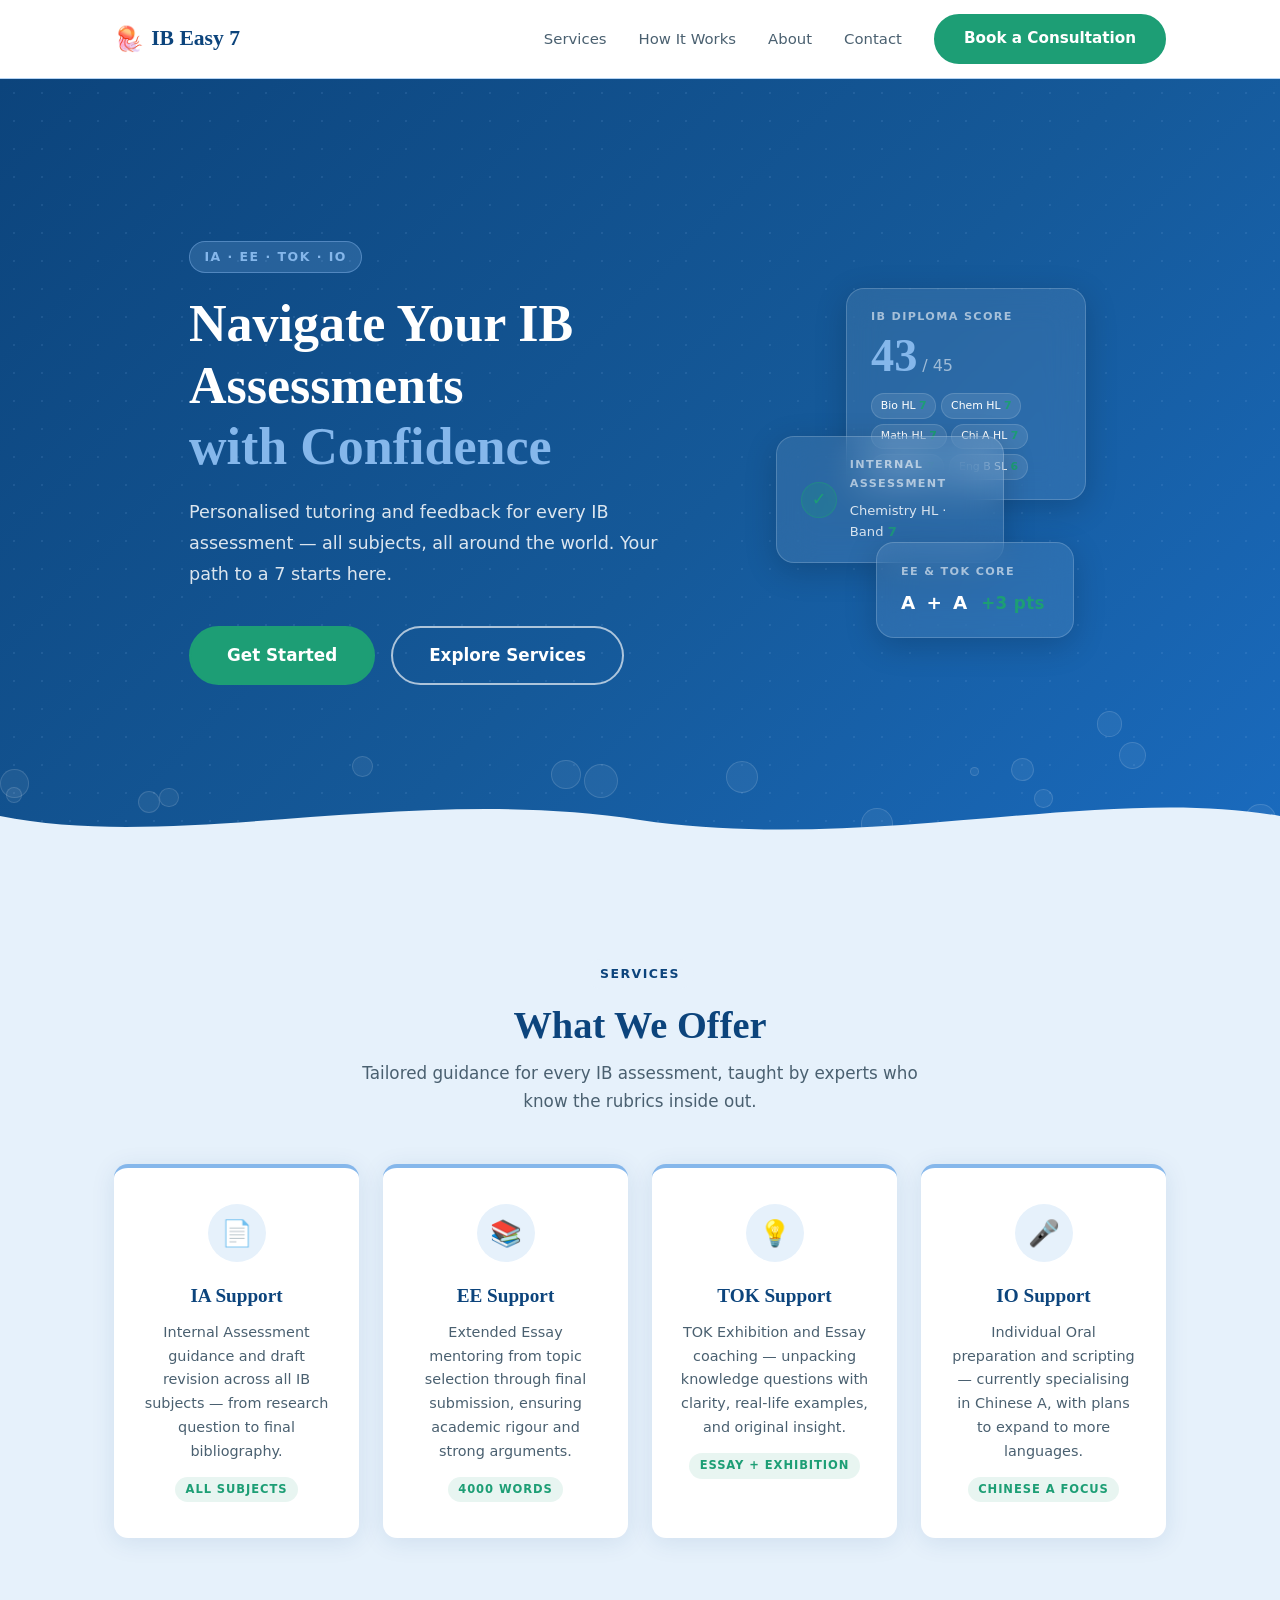
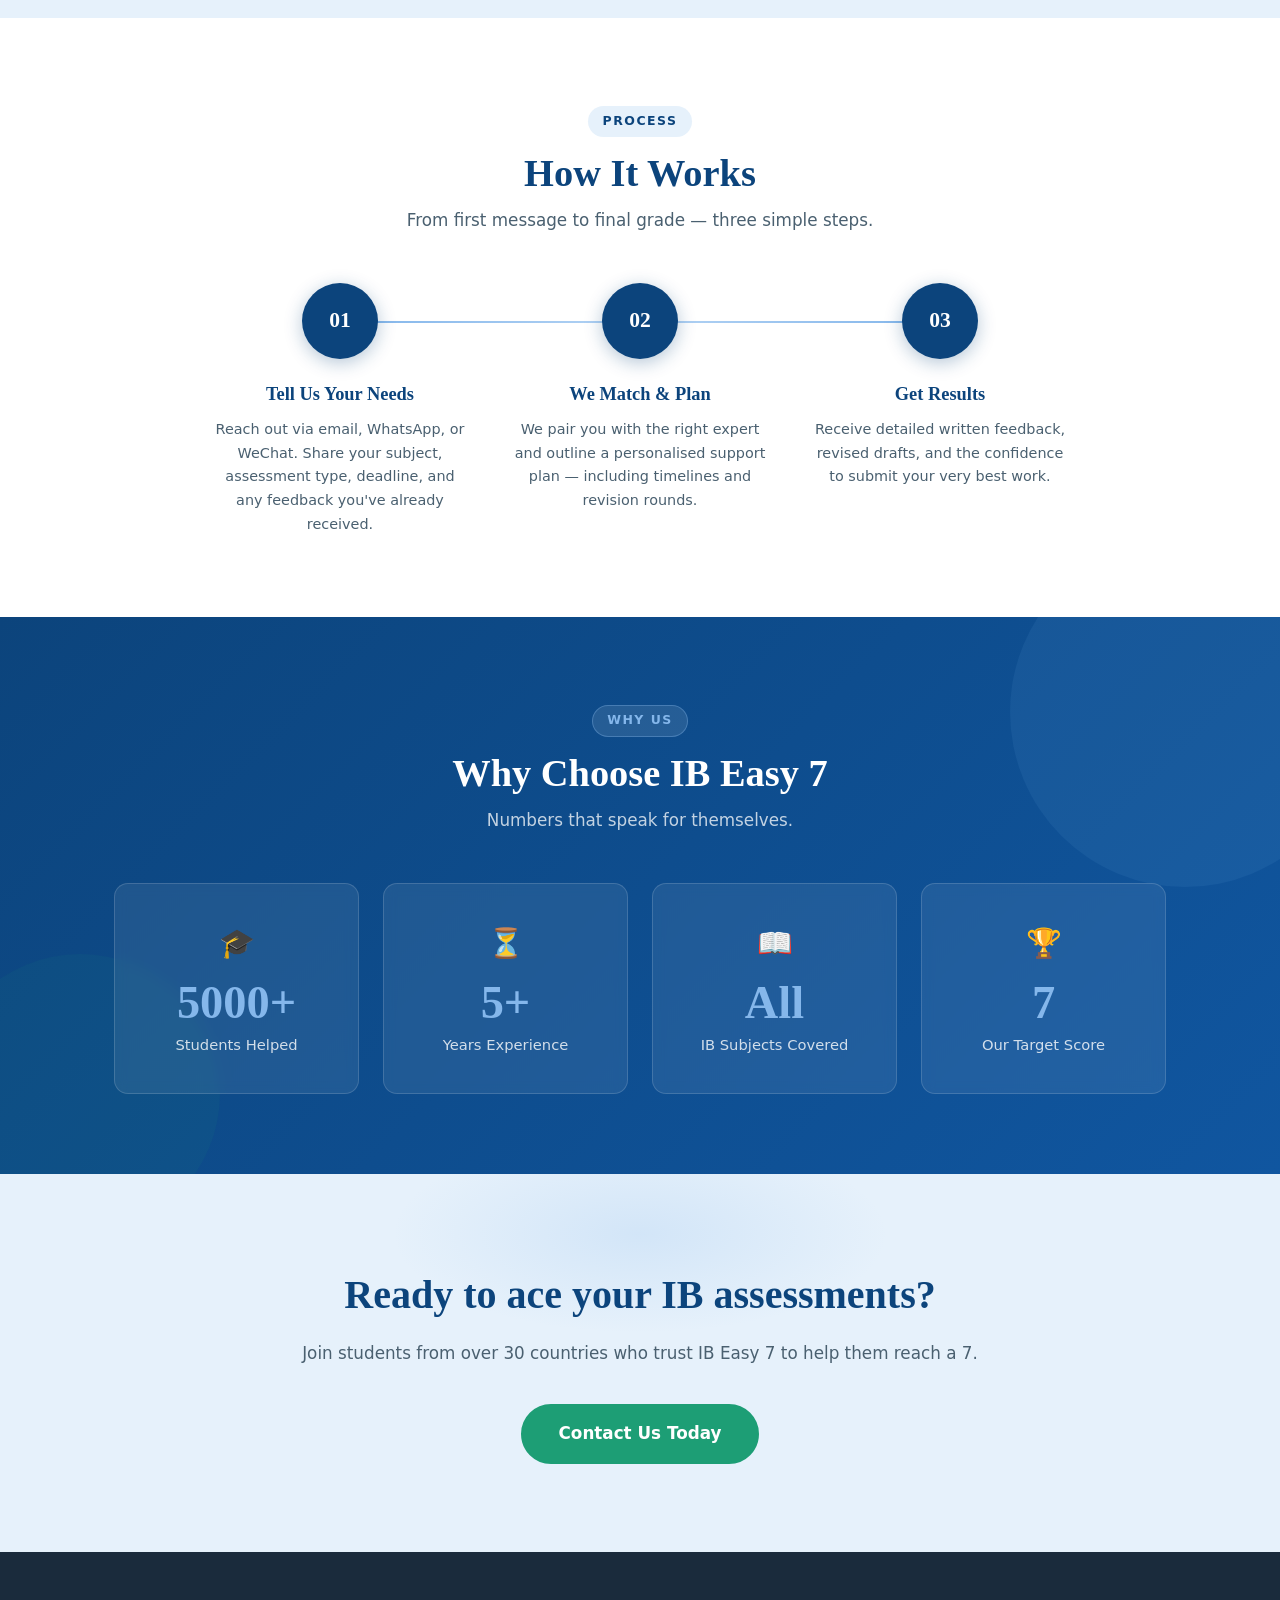
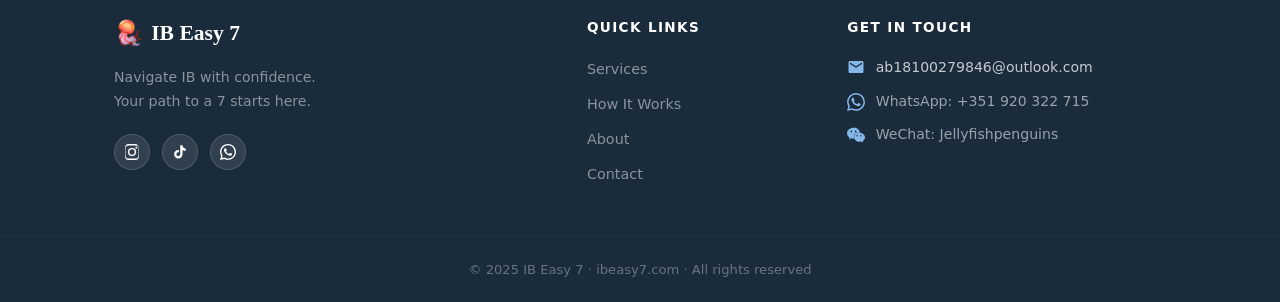
==== commit 67f8b395: "Add About and Contact pages with real contact details across all pages - Create about.html: animated" ====
--- a/index.html
+++ b/index.html
@@ -26,9 +26,9 @@
       <ul class="nav-links" role="list">
         <li><a href="services.html">Services</a></li>
         <li><a href="#how-it-works">How It Works</a></li>
-        <li><a href="#about">About</a></li>
-        <li><a href="#contact">Contact</a></li>
-        <li><a href="#contact" class="btn btn-primary">Book a Consultation</a></li>
+        <li><a href="about.html">About</a></li>
+        <li><a href="contact.html">Contact</a></li>
+        <li><a href="contact.html" class="btn btn-primary">Book a Consultation</a></li>
       </ul>
     </div>
   </nav>
@@ -56,7 +56,7 @@
           all around the world. Your path to a 7 starts here.
         </p>
         <div class="hero-ctas">
-          <a href="#contact" class="btn btn-primary btn-lg">Get Started</a>
+          <a href="contact.html" class="btn btn-primary btn-lg">Get Started</a>
           <a href="services.html" class="btn btn-outline-white btn-lg">Explore Services</a>
         </div>
       </div>
@@ -259,7 +259,7 @@
     <div class="container cta-inner">
       <h2 id="cta-heading">Ready to ace your IB assessments?</h2>
       <p>Join students from over 30 countries who trust IB Easy 7 to help them reach a 7.</p>
-      <a href="#contact" class="btn btn-primary btn-lg">Contact Us Today</a>
+      <a href="contact.html" class="btn btn-primary btn-lg">Contact Us Today</a>
     </div>
   </section>
 
@@ -279,20 +279,17 @@
           <p>Navigate IB with confidence.<br>Your path to a 7 starts here.</p>
           <!-- Social icons -->
           <div class="social-links" aria-label="Social media links">
-            <!-- Instagram placeholder -->
-            <a href="#" class="social-link" aria-label="Instagram">
+            <a href="https://instagram.com/ibeasy7" class="social-link" aria-label="Instagram" target="_blank" rel="noopener">
               <svg viewBox="0 0 24 24" xmlns="http://www.w3.org/2000/svg" aria-hidden="true">
                 <path d="M12 2.163c3.204 0 3.584.012 4.85.07 1.366.062 2.633.326 3.608 1.301.975.975 1.24 2.242 1.301 3.608.058 1.265.069 1.645.069 4.849s-.012 3.584-.07 4.85c-.062 1.366-.326 2.633-1.301 3.608-.975.975-2.242 1.24-3.608 1.301-1.265.058-1.645.069-4.849.069s-3.584-.012-4.85-.07c-1.366-.062-2.633-.326-3.608-1.301-.975-.975-1.24-2.242-1.301-3.608C2.175 15.584 2.163 15.204 2.163 12s.012-3.584.07-4.85c.062-1.366.326-2.633 1.301-3.608C4.509 2.567 5.776 2.302 7.142 2.24 8.408 2.182 8.788 2.163 12 2.163zm0-2.163c-3.259 0-3.667.014-4.947.072-1.52.069-2.877.385-3.98 1.487C1.97 2.661 1.654 4.018 1.585 5.538 1.527 6.818 1.513 7.226 1.513 12s.014 5.182.072 6.462c.069 1.52.385 2.877 1.487 3.98 1.103 1.102 2.46 1.418 3.98 1.487 1.28.058 1.688.072 4.948.072s3.667-.014 4.947-.072c1.52-.069 2.877-.385 3.98-1.487 1.102-1.103 1.418-2.46 1.487-3.98.058-1.28.072-1.688.072-4.948s-.014-5.182-.072-6.462c-.069-1.52-.385-2.877-1.487-3.98C19.824.457 18.467.141 16.947.072 15.667.014 15.259 0 12 0zm0 5.838a6.162 6.162 0 1 0 0 12.324 6.162 6.162 0 0 0 0-12.324zM12 16a4 4 0 1 1 0-8 4 4 0 0 1 0 8zm6.406-11.845a1.44 1.44 0 1 0 0 2.881 1.44 1.44 0 0 0 0-2.881z"/>
               </svg>
             </a>
-            <!-- TikTok placeholder -->
             <a href="#" class="social-link" aria-label="TikTok">
               <svg viewBox="0 0 24 24" xmlns="http://www.w3.org/2000/svg" aria-hidden="true">
                 <path d="M19.59 6.69a4.83 4.83 0 0 1-3.77-4.25V2h-3.45v13.67a2.89 2.89 0 0 1-2.88 2.5 2.89 2.89 0 0 1-2.89-2.89 2.89 2.89 0 0 1 2.89-2.89c.28 0 .54.04.79.1V9.01a6.33 6.33 0 0 0-.79-.05 6.34 6.34 0 0 0-6.34 6.34 6.34 6.34 0 0 0 6.34 6.34 6.34 6.34 0 0 0 6.33-6.34V9.02a8.16 8.16 0 0 0 4.77 1.52V7.1a4.85 4.85 0 0 1-1-.41z"/>
               </svg>
             </a>
-            <!-- WhatsApp placeholder -->
-            <a href="#" class="social-link" aria-label="WhatsApp">
+            <a href="https://wa.me/351920322715" class="social-link" aria-label="WhatsApp" target="_blank" rel="noopener">
               <svg viewBox="0 0 24 24" xmlns="http://www.w3.org/2000/svg" aria-hidden="true">
                 <path d="M17.472 14.382c-.297-.149-1.758-.867-2.03-.967-.273-.099-.471-.148-.67.15-.197.297-.767.966-.94 1.164-.173.199-.347.223-.644.075-.297-.15-1.255-.463-2.39-1.475-.883-.788-1.48-1.761-1.653-2.059-.173-.297-.018-.458.13-.606.134-.133.298-.347.446-.52.149-.174.198-.298.298-.497.099-.198.05-.371-.025-.52-.075-.149-.669-1.612-.916-2.207-.242-.579-.487-.5-.669-.51-.173-.008-.371-.01-.57-.01-.198 0-.52.074-.792.372-.272.297-1.04 1.016-1.04 2.479 0 1.462 1.065 2.875 1.213 3.074.149.198 2.096 3.2 5.077 4.487.709.306 1.262.489 1.694.625.712.227 1.36.195 1.871.118.571-.085 1.758-.719 2.006-1.413.248-.694.248-1.289.173-1.413-.074-.124-.272-.198-.57-.347m-5.421 7.403h-.004a9.87 9.87 0 0 1-5.031-1.378l-.361-.214-3.741.982.998-3.648-.235-.374a9.86 9.86 0 0 1-1.51-5.26c.001-5.45 4.436-9.884 9.888-9.884 2.64 0 5.122 1.03 6.988 2.898a9.825 9.825 0 0 1 2.893 6.994c-.003 5.45-4.437 9.884-9.885 9.884m8.413-18.297A11.815 11.815 0 0 0 12.05 0C5.495 0 .16 5.335.157 11.892c0 2.096.547 4.142 1.588 5.945L.057 24l6.305-1.654a11.882 11.882 0 0 0 5.683 1.448h.005c6.554 0 11.89-5.335 11.893-11.893a11.821 11.821 0 0 0-3.48-8.413z"/>
               </svg>
@@ -306,8 +303,8 @@
           <ul class="footer-links-col">
             <li><a href="#services">Services</a></li>
             <li><a href="#how-it-works">How It Works</a></li>
-            <li><a href="#about">About</a></li>
-            <li><a href="#contact">Contact</a></li>
+            <li><a href="about.html">About</a></li>
+            <li><a href="contact.html">Contact</a></li>
           </ul>
         </div>
 
@@ -320,21 +317,21 @@
               <svg viewBox="0 0 24 24" xmlns="http://www.w3.org/2000/svg" aria-hidden="true">
                 <path d="M20 4H4c-1.1 0-2 .9-2 2v12c0 1.1.9 2 2 2h16c1.1 0 2-.9 2-2V6c0-1.1-.9-2-2-2zm0 4l-8 5-8-5V6l8 5 8-5v2z"/>
               </svg>
-              <span>hello@ibeasy7.com</span>
+              <a href="mailto:ab18100279846@outlook.com" style="color:inherit">ab18100279846@outlook.com</a>
             </li>
             <li>
               <!-- WhatsApp icon -->
               <svg viewBox="0 0 24 24" xmlns="http://www.w3.org/2000/svg" aria-hidden="true">
                 <path d="M17.472 14.382c-.297-.149-1.758-.867-2.03-.967-.273-.099-.471-.148-.67.15-.197.297-.767.966-.94 1.164-.173.199-.347.223-.644.075-.297-.15-1.255-.463-2.39-1.475-.883-.788-1.48-1.761-1.653-2.059-.173-.297-.018-.458.13-.606.134-.133.298-.347.446-.52.149-.174.198-.298.298-.497.099-.198.05-.371-.025-.52-.075-.149-.669-1.612-.916-2.207-.242-.579-.487-.5-.669-.51-.173-.008-.371-.01-.57-.01-.198 0-.52.074-.792.372-.272.297-1.04 1.016-1.04 2.479 0 1.462 1.065 2.875 1.213 3.074.149.198 2.096 3.2 5.077 4.487.709.306 1.262.489 1.694.625.712.227 1.36.195 1.871.118.571-.085 1.758-.719 2.006-1.413.248-.694.248-1.289.173-1.413-.074-.124-.272-.198-.57-.347m-5.421 7.403h-.004a9.87 9.87 0 0 1-5.031-1.378l-.361-.214-3.741.982.998-3.648-.235-.374a9.86 9.86 0 0 1-1.51-5.26c.001-5.45 4.436-9.884 9.888-9.884 2.64 0 5.122 1.03 6.988 2.898a9.825 9.825 0 0 1 2.893 6.994c-.003 5.45-4.437 9.884-9.885 9.884m8.413-18.297A11.815 11.815 0 0 0 12.05 0C5.495 0 .16 5.335.157 11.892c0 2.096.547 4.142 1.588 5.945L.057 24l6.305-1.654a11.882 11.882 0 0 0 5.683 1.448h.005c6.554 0 11.89-5.335 11.893-11.893a11.821 11.821 0 0 0-3.48-8.413z"/>
               </svg>
-              <span>WhatsApp: +xx xxxx xxxx</span>
+              <span>WhatsApp: +351 920 322 715</span>
             </li>
             <li>
               <!-- WeChat icon -->
               <svg viewBox="0 0 24 24" xmlns="http://www.w3.org/2000/svg" aria-hidden="true">
                 <path d="M8.691 2.188C3.891 2.188 0 5.476 0 9.53c0 2.212 1.17 4.203 3.002 5.55a.59.59 0 0 1 .213.665l-.39 1.48c-.019.07-.048.141-.048.213 0 .163.13.295.29.295a.326.326 0 0 0 .167-.054l1.903-1.114a.864.864 0 0 1 .717-.098 10.16 10.16 0 0 0 2.837.403c.276 0 .543-.027.811-.05-.857-2.578.157-4.972 1.932-6.446 1.703-1.415 3.882-1.98 5.853-1.838-.576-3.583-3.874-6.348-7.596-6.348zM5.785 5.991c.642 0 1.162.529 1.162 1.18a1.17 1.17 0 0 1-1.162 1.178A1.17 1.17 0 0 1 4.623 7.17c0-.651.52-1.18 1.162-1.18zm5.813 0c.642 0 1.162.529 1.162 1.18a1.17 1.17 0 0 1-1.162 1.178 1.17 1.17 0 0 1-1.162-1.178c0-.651.52-1.18 1.162-1.18zm5.34 2.867c-1.797-.052-3.746.512-5.28 1.786-1.72 1.428-2.687 3.72-1.78 6.22.942 2.453 3.666 4.229 6.884 4.229.826 0 1.622-.12 2.361-.336a.722.722 0 0 1 .598.082l1.584.926a.272.272 0 0 0 .14.047c.134 0 .24-.111.24-.247 0-.06-.023-.12-.038-.177l-.327-1.233a.49.49 0 0 1 .177-.554C22.888 18.345 24 16.865 24 15.2c0-3.261-2.956-6.274-7.062-6.342zm-3.502 3.18c.535 0 .969.44.969.982a.976.976 0 0 1-.969.983.976.976 0 0 1-.969-.983c0-.542.434-.982.969-.982zm4.943 0c.535 0 .969.44.969.982a.976.976 0 0 1-.969.983.976.976 0 0 1-.969-.983c0-.542.434-.982.969-.982z"/>
               </svg>
-              <span>WeChat: ibeasy7</span>
+              <span>WeChat: Jellyfishpenguins</span>
             </li>
           </ul>
         </div>
--- a/css/style.css
+++ b/css/style.css
@@ -1134,3 +1134,286 @@
 @media (min-width: 600px) and (max-width: 820px) {
   .pricing-grid { grid-template-columns: repeat(2, 1fr); }
 }
+
+/* ════════════════════════════════════════════════════════
+   ABOUT PAGE
+   ════════════════════════════════════════════════════════ */
+
+/* ── Intro two-column ── */
+.about-intro {
+  padding: 5rem 0;
+  background: var(--white);
+}
+.about-intro-inner {
+  display: grid;
+  grid-template-columns: 1fr 1.6fr;
+  gap: 4rem;
+  align-items: center;
+}
+.about-mascot {
+  display: flex;
+  justify-content: center;
+  align-items: center;
+}
+.mascot-frame {
+  width: 260px;
+  height: 260px;
+  border-radius: 50%;
+  background: linear-gradient(135deg, var(--deep-blue) 0%, #1a6aac 100%);
+  display: flex;
+  align-items: center;
+  justify-content: center;
+  box-shadow: 0 12px 40px rgba(12,68,124,0.22);
+  animation: cardFloat 5s ease-in-out infinite;
+  flex-shrink: 0;
+}
+.about-text h2 {
+  font-size: clamp(1.5rem, 2.5vw, 2rem);
+  color: var(--deep-blue);
+  margin-bottom: 1.1rem;
+}
+.about-text .lead-text {
+  font-size: 1.05rem;
+  color: var(--text-mid);
+  line-height: 1.8;
+  margin-bottom: 1.4rem;
+}
+.about-text .integrity-callout {
+  background: var(--pearl-white);
+  border-left: 3px solid var(--mint-green);
+  border-radius: 0 10px 10px 0;
+  padding: 1rem 1.2rem;
+  color: var(--text-mid);
+  font-size: 0.93rem;
+  line-height: 1.7;
+}
+.about-stats-row {
+  display: flex;
+  gap: 1.5rem;
+  margin-top: 1.6rem;
+  flex-wrap: wrap;
+}
+.about-stat {
+  text-align: center;
+}
+.about-stat-num {
+  font-size: 1.6rem;
+  font-weight: 800;
+  color: var(--deep-blue);
+  display: block;
+}
+.about-stat-label {
+  font-size: 0.82rem;
+  color: var(--text-mid);
+}
+
+/* ── Why cards ── */
+.about-values {
+  padding: 5rem 0;
+  background: var(--pearl-white);
+}
+.value-cards {
+  display: grid;
+  grid-template-columns: repeat(2, 1fr);
+  gap: 1.25rem;
+  margin-top: 0;
+}
+.value-card {
+  background: var(--white);
+  border-radius: var(--radius);
+  border-top: 3px solid var(--sky-blue);
+  padding: 1.75rem 1.5rem;
+  box-shadow: var(--shadow);
+  transition: transform 0.25s ease, box-shadow 0.25s ease;
+}
+.value-card:hover { transform: translateY(-4px); box-shadow: var(--shadow-lg); }
+.value-card-icon {
+  font-size: 1.75rem;
+  margin-bottom: 0.75rem;
+  display: block;
+}
+.value-card h3 {
+  font-size: 1rem;
+  font-weight: 700;
+  color: var(--deep-blue);
+  margin-bottom: 0.4rem;
+}
+.value-card p {
+  font-size: 0.9rem;
+  color: var(--text-mid);
+  line-height: 1.65;
+  margin: 0;
+}
+
+/* ════════════════════════════════════════════════════════
+   CONTACT PAGE
+   ════════════════════════════════════════════════════════ */
+
+/* ── Channel cards grid ── */
+.contact-channels {
+  padding: 4rem 0 2rem;
+  background: var(--white);
+}
+.channels-grid {
+  display: grid;
+  grid-template-columns: repeat(2, 1fr);
+  gap: 1.25rem;
+}
+.channel-card {
+  background: var(--white);
+  border-radius: var(--radius);
+  border: 1px solid rgba(12,68,124,0.1);
+  box-shadow: var(--shadow);
+  padding: 2rem 1.75rem;
+  display: flex;
+  flex-direction: column;
+  gap: 0.85rem;
+  transition: transform 0.25s ease, box-shadow 0.25s ease;
+}
+.channel-card:hover { transform: translateY(-4px); box-shadow: var(--shadow-lg); }
+.channel-icon {
+  width: 48px;
+  height: 48px;
+  border-radius: 12px;
+  display: flex;
+  align-items: center;
+  justify-content: center;
+  flex-shrink: 0;
+}
+.channel-icon svg { width: 24px; height: 24px; fill: var(--white); }
+.channel-icon.email-icon    { background: var(--deep-blue); }
+.channel-icon.whatsapp-icon { background: #25D366; }
+.channel-icon.instagram-icon{ background: linear-gradient(135deg,#f09433,#e6683c,#dc2743,#cc2366,#bc1888); }
+.channel-icon.wechat-icon   { background: #07C160; }
+.channel-card h3 {
+  font-size: 1.05rem;
+  font-weight: 700;
+  color: var(--deep-blue);
+  margin: 0;
+}
+.channel-card .channel-desc {
+  font-size: 0.9rem;
+  color: var(--text-mid);
+  line-height: 1.6;
+  margin: 0;
+  flex: 1;
+}
+.channel-btn {
+  display: inline-block;
+  padding: 0.6rem 1.3rem;
+  border-radius: 8px;
+  font-size: 0.9rem;
+  font-weight: 600;
+  text-align: center;
+  text-decoration: none;
+  transition: opacity 0.2s, transform 0.15s;
+  align-self: flex-start;
+}
+.channel-btn:hover { opacity: 0.88; transform: translateY(-1px); }
+.channel-btn.btn-email      { background: var(--deep-blue); color: var(--white); }
+.channel-btn.btn-whatsapp   { background: #25D366; color: var(--white); }
+.channel-btn.btn-instagram  { background: linear-gradient(135deg,#f09433,#e6683c,#dc2743,#cc2366,#bc1888); color: var(--white); }
+.channel-btn.btn-wechat     { background: #07C160; color: var(--white); }
+
+/* WeChat ID box */
+.wechat-id-box {
+  display: flex;
+  align-items: center;
+  gap: 0.6rem;
+  background: var(--pearl-white);
+  border: 1px solid rgba(12,68,124,0.12);
+  border-radius: 8px;
+  padding: 0.6rem 0.9rem;
+  flex-wrap: wrap;
+}
+.wechat-id-text {
+  font-size: 0.92rem;
+  font-weight: 600;
+  color: var(--deep-blue);
+  font-family: monospace;
+  letter-spacing: 0.02em;
+  flex: 1;
+}
+.copy-btn {
+  background: none;
+  border: 1px solid rgba(12,68,124,0.25);
+  border-radius: 6px;
+  padding: 0.3rem 0.7rem;
+  font-size: 0.8rem;
+  color: var(--deep-blue);
+  cursor: pointer;
+  transition: background 0.15s, color 0.15s;
+  white-space: nowrap;
+}
+.copy-btn:hover { background: var(--deep-blue); color: var(--white); }
+.copy-btn.copied { background: var(--mint-green); color: var(--white); border-color: var(--mint-green); }
+
+/* ── Inquiry form ── */
+.contact-form-section {
+  padding: 4rem 0;
+  background: var(--pearl-white);
+}
+.contact-form-wrap {
+  max-width: 680px;
+  margin: 0 auto;
+  background: var(--white);
+  border-radius: var(--radius);
+  box-shadow: var(--shadow);
+  padding: 2.5rem 2.25rem;
+}
+.form-row {
+  display: grid;
+  grid-template-columns: 1fr 1fr;
+  gap: 1rem;
+}
+.form-group {
+  display: flex;
+  flex-direction: column;
+  gap: 0.35rem;
+  margin-bottom: 1.1rem;
+}
+.form-group.full { grid-column: 1 / -1; }
+.form-group label {
+  font-size: 0.88rem;
+  font-weight: 600;
+  color: var(--deep-blue);
+}
+.form-group input,
+.form-group select,
+.form-group textarea {
+  border: 1px solid rgba(12,68,124,0.2);
+  border-radius: 8px;
+  padding: 0.65rem 0.9rem;
+  font-size: 0.93rem;
+  font-family: inherit;
+  color: var(--text-dark);
+  background: var(--white);
+  transition: border-color 0.2s;
+  outline: none;
+}
+.form-group input:focus,
+.form-group select:focus,
+.form-group textarea:focus {
+  border-color: var(--sky-blue);
+  box-shadow: 0 0 0 3px rgba(133,183,235,0.2);
+}
+.form-group textarea { resize: vertical; min-height: 110px; }
+.form-note {
+  font-size: 0.8rem;
+  color: var(--text-mid);
+  text-align: center;
+  margin-top: 0.75rem;
+  font-style: italic;
+}
+.form-submit { width: 100%; padding: 0.8rem; font-size: 1rem; border: none; cursor: pointer; margin-top: 0.25rem; }
+
+/* ── About / Contact responsive ── */
+@media (max-width: 820px) {
+  .about-intro-inner { grid-template-columns: 1fr; gap: 2rem; }
+  .about-mascot { order: -1; }
+  .mascot-frame { width: 180px; height: 180px; }
+  .value-cards { grid-template-columns: 1fr; }
+  .channels-grid { grid-template-columns: 1fr; }
+  .form-row { grid-template-columns: 1fr; }
+  .contact-form-wrap { padding: 1.75rem 1.25rem; }
+}
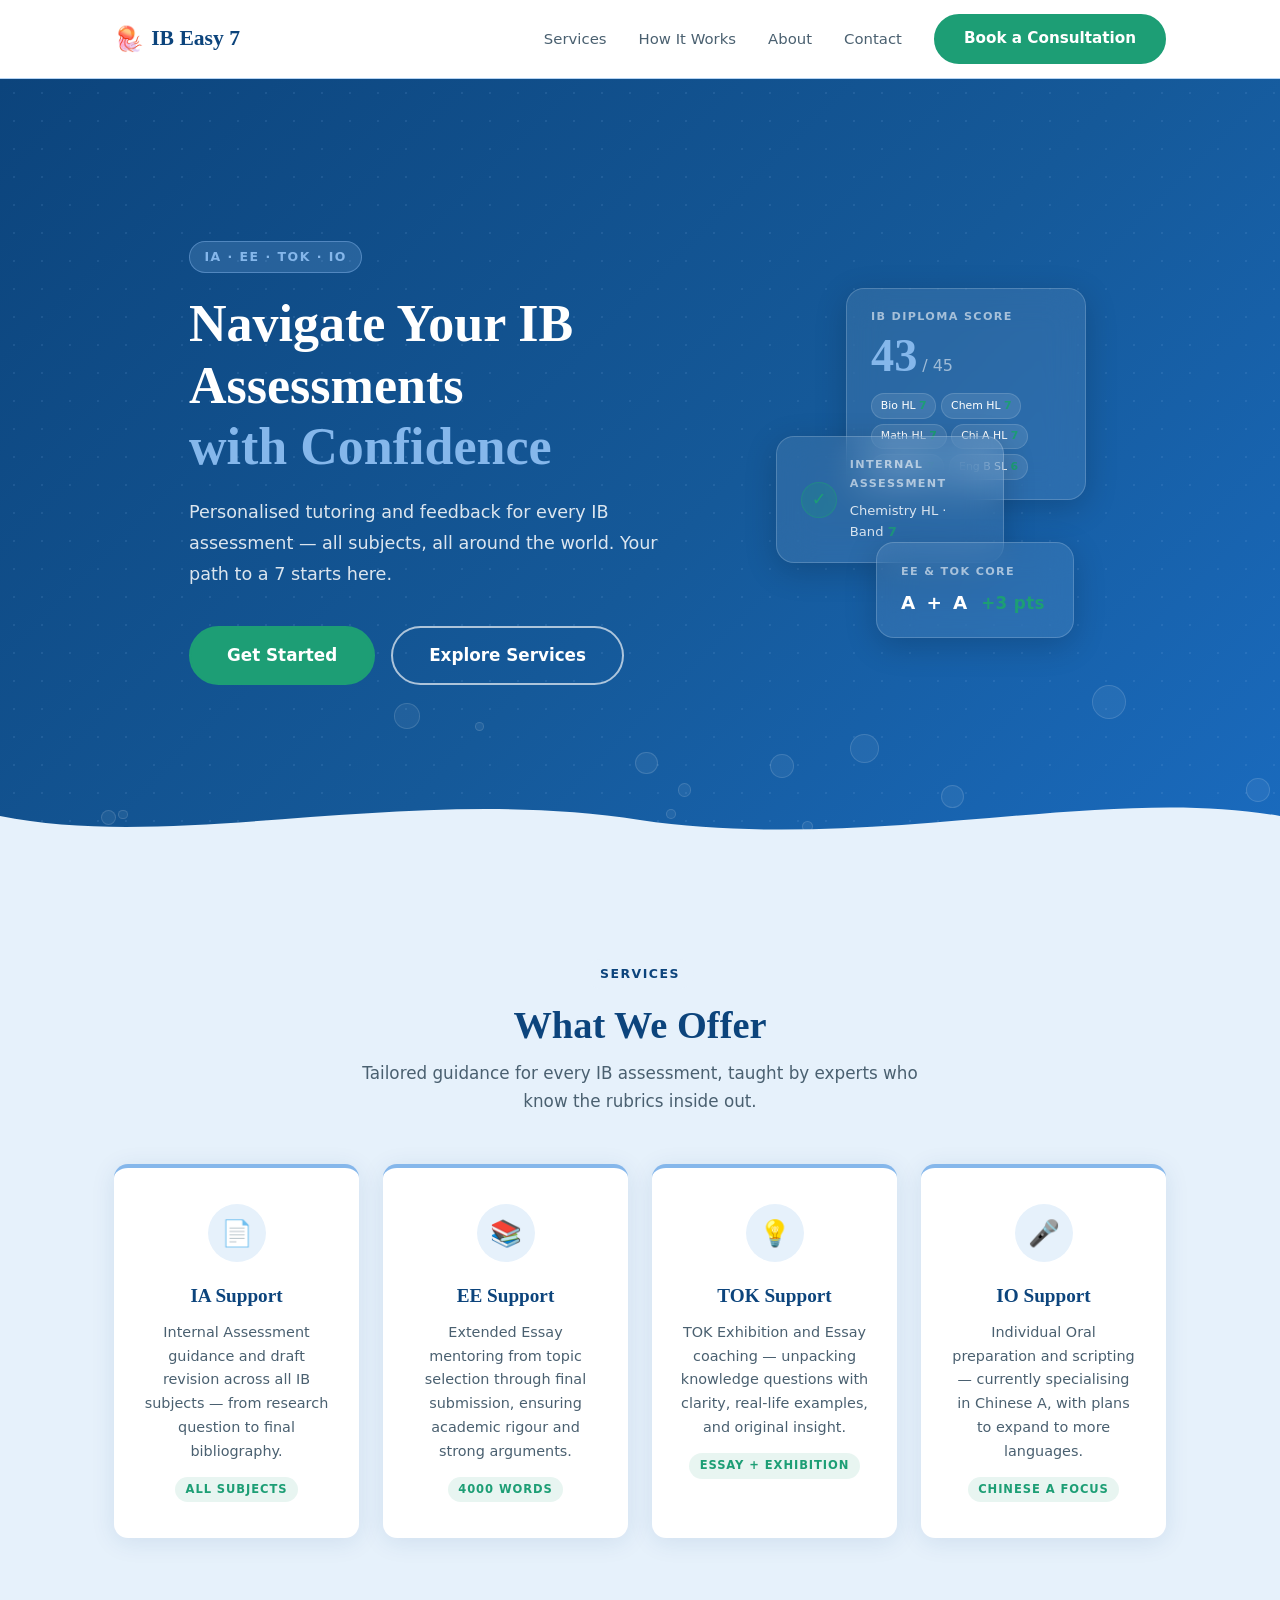
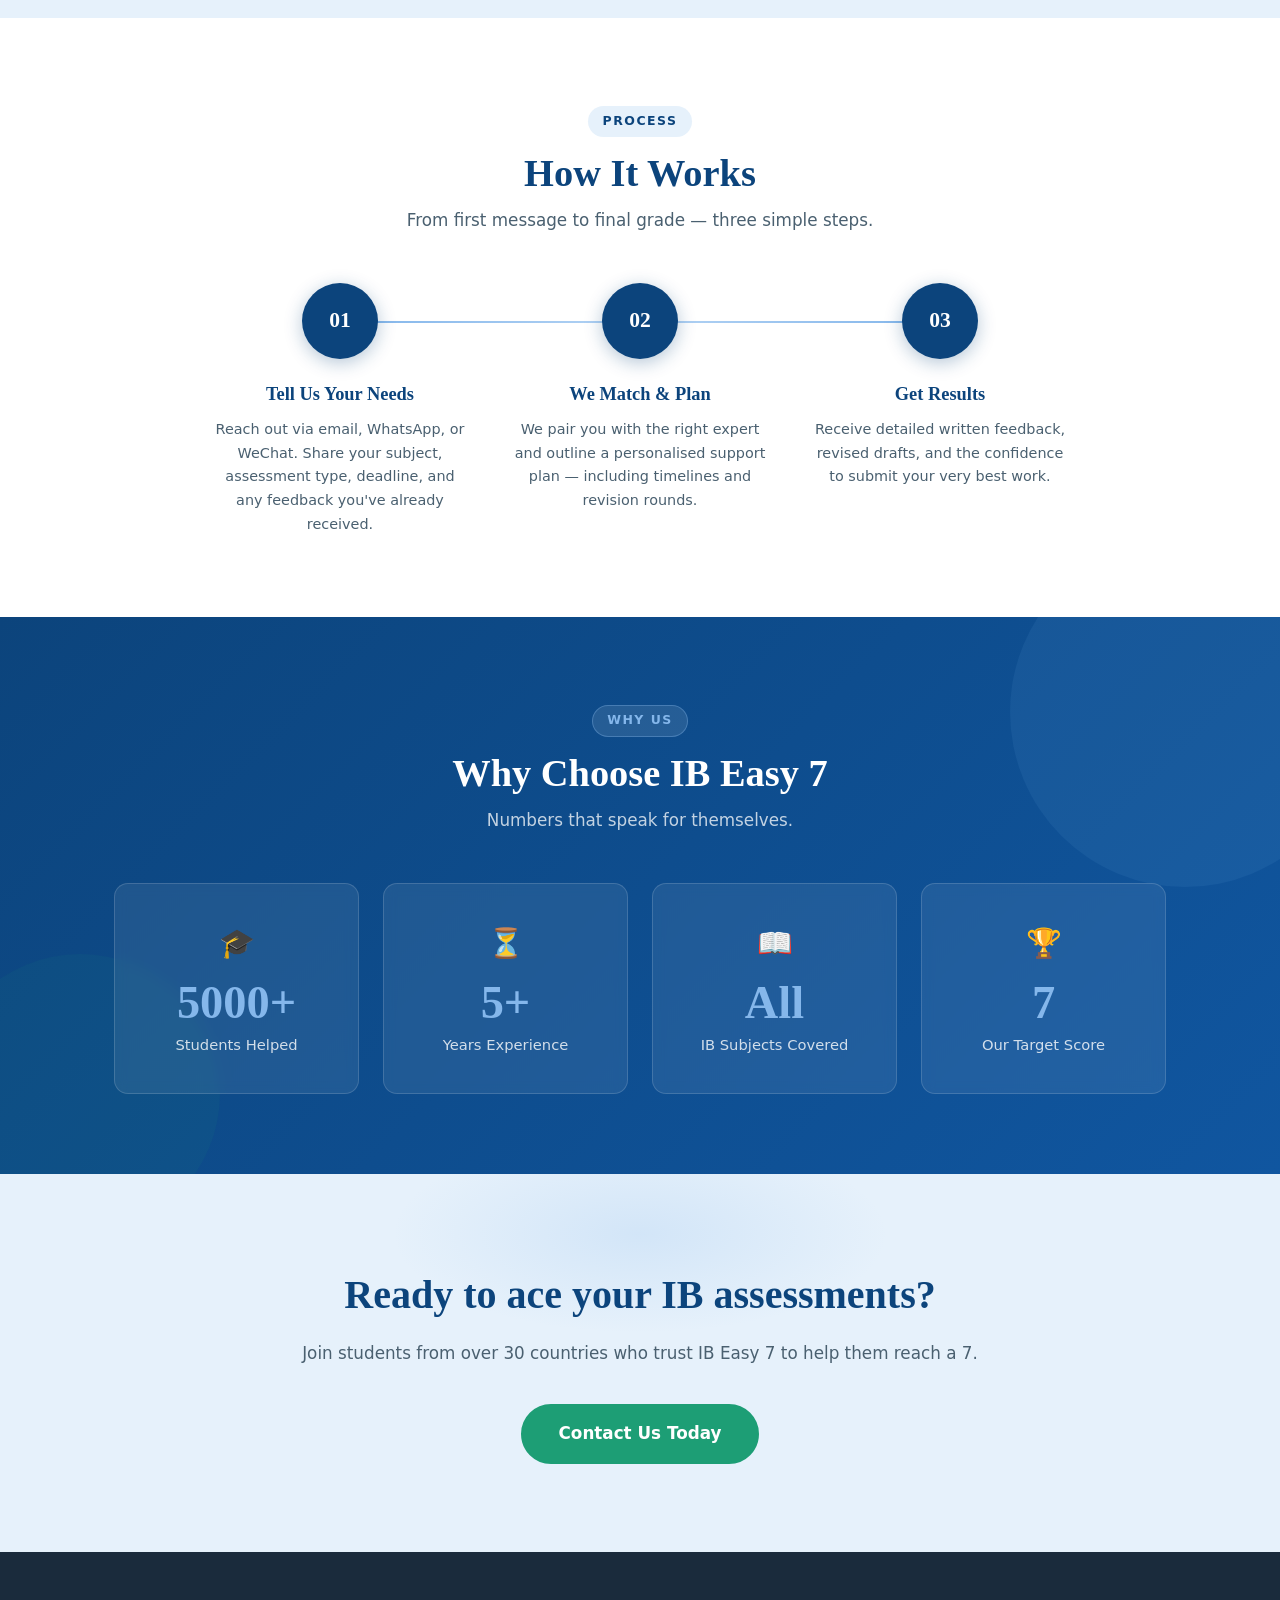
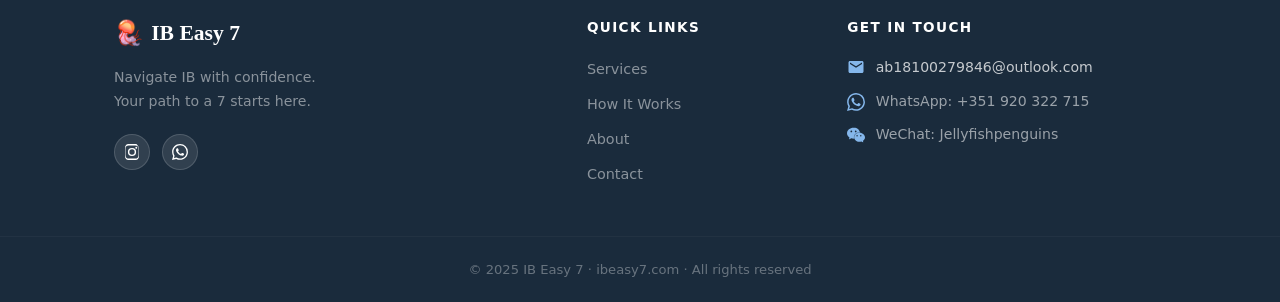
==== commit 5c058456: "Fix dead links, remove TikTok placeholder, improve mobile touch targets - Fix index.html logo href="" ====
--- a/index.html
+++ b/index.html
@@ -14,7 +14,7 @@
        ================================================ -->
   <nav class="navbar" aria-label="Main navigation">
     <div class="container nav-inner">
-      <a href="#" class="logo" aria-label="IB Easy 7 home">
+      <a href="index.html" class="logo" aria-label="IB Easy 7 home">
         <span class="logo-jelly" aria-hidden="true">🪼</span>
         IB Easy 7
       </a>
@@ -273,7 +273,7 @@
 
         <!-- Brand -->
         <div class="footer-brand">
-          <a href="#" class="logo">
+          <a href="index.html" class="logo">
             <span class="logo-jelly" aria-hidden="true">🪼</span> IB Easy 7
           </a>
           <p>Navigate IB with confidence.<br>Your path to a 7 starts here.</p>
@@ -284,11 +284,6 @@
                 <path d="M12 2.163c3.204 0 3.584.012 4.85.07 1.366.062 2.633.326 3.608 1.301.975.975 1.24 2.242 1.301 3.608.058 1.265.069 1.645.069 4.849s-.012 3.584-.07 4.85c-.062 1.366-.326 2.633-1.301 3.608-.975.975-2.242 1.24-3.608 1.301-1.265.058-1.645.069-4.849.069s-3.584-.012-4.85-.07c-1.366-.062-2.633-.326-3.608-1.301-.975-.975-1.24-2.242-1.301-3.608C2.175 15.584 2.163 15.204 2.163 12s.012-3.584.07-4.85c.062-1.366.326-2.633 1.301-3.608C4.509 2.567 5.776 2.302 7.142 2.24 8.408 2.182 8.788 2.163 12 2.163zm0-2.163c-3.259 0-3.667.014-4.947.072-1.52.069-2.877.385-3.98 1.487C1.97 2.661 1.654 4.018 1.585 5.538 1.527 6.818 1.513 7.226 1.513 12s.014 5.182.072 6.462c.069 1.52.385 2.877 1.487 3.98 1.103 1.102 2.46 1.418 3.98 1.487 1.28.058 1.688.072 4.948.072s3.667-.014 4.947-.072c1.52-.069 2.877-.385 3.98-1.487 1.102-1.103 1.418-2.46 1.487-3.98.058-1.28.072-1.688.072-4.948s-.014-5.182-.072-6.462c-.069-1.52-.385-2.877-1.487-3.98C19.824.457 18.467.141 16.947.072 15.667.014 15.259 0 12 0zm0 5.838a6.162 6.162 0 1 0 0 12.324 6.162 6.162 0 0 0 0-12.324zM12 16a4 4 0 1 1 0-8 4 4 0 0 1 0 8zm6.406-11.845a1.44 1.44 0 1 0 0 2.881 1.44 1.44 0 0 0 0-2.881z"/>
               </svg>
             </a>
-            <a href="#" class="social-link" aria-label="TikTok">
-              <svg viewBox="0 0 24 24" xmlns="http://www.w3.org/2000/svg" aria-hidden="true">
-                <path d="M19.59 6.69a4.83 4.83 0 0 1-3.77-4.25V2h-3.45v13.67a2.89 2.89 0 0 1-2.88 2.5 2.89 2.89 0 0 1-2.89-2.89 2.89 2.89 0 0 1 2.89-2.89c.28 0 .54.04.79.1V9.01a6.33 6.33 0 0 0-.79-.05 6.34 6.34 0 0 0-6.34 6.34 6.34 6.34 0 0 0 6.34 6.34 6.34 6.34 0 0 0 6.33-6.34V9.02a8.16 8.16 0 0 0 4.77 1.52V7.1a4.85 4.85 0 0 1-1-.41z"/>
-              </svg>
-            </a>
             <a href="https://wa.me/351920322715" class="social-link" aria-label="WhatsApp" target="_blank" rel="noopener">
               <svg viewBox="0 0 24 24" xmlns="http://www.w3.org/2000/svg" aria-hidden="true">
                 <path d="M17.472 14.382c-.297-.149-1.758-.867-2.03-.967-.273-.099-.471-.148-.67.15-.197.297-.767.966-.94 1.164-.173.199-.347.223-.644.075-.297-.15-1.255-.463-2.39-1.475-.883-.788-1.48-1.761-1.653-2.059-.173-.297-.018-.458.13-.606.134-.133.298-.347.446-.52.149-.174.198-.298.298-.497.099-.198.05-.371-.025-.52-.075-.149-.669-1.612-.916-2.207-.242-.579-.487-.5-.669-.51-.173-.008-.371-.01-.57-.01-.198 0-.52.074-.792.372-.272.297-1.04 1.016-1.04 2.479 0 1.462 1.065 2.875 1.213 3.074.149.198 2.096 3.2 5.077 4.487.709.306 1.262.489 1.694.625.712.227 1.36.195 1.871.118.571-.085 1.758-.719 2.006-1.413.248-.694.248-1.289.173-1.413-.074-.124-.272-.198-.57-.347m-5.421 7.403h-.004a9.87 9.87 0 0 1-5.031-1.378l-.361-.214-3.741.982.998-3.648-.235-.374a9.86 9.86 0 0 1-1.51-5.26c.001-5.45 4.436-9.884 9.888-9.884 2.64 0 5.122 1.03 6.988 2.898a9.825 9.825 0 0 1 2.893 6.994c-.003 5.45-4.437 9.884-9.885 9.884m8.413-18.297A11.815 11.815 0 0 0 12.05 0C5.495 0 .16 5.335.157 11.892c0 2.096.547 4.142 1.588 5.945L.057 24l6.305-1.654a11.882 11.882 0 0 0 5.683 1.448h.005c6.554 0 11.89-5.335 11.893-11.893a11.821 11.821 0 0 0-3.48-8.413z"/>
@@ -301,7 +296,7 @@
         <div class="footer-col">
           <h4>Quick Links</h4>
           <ul class="footer-links-col">
-            <li><a href="#services">Services</a></li>
+            <li><a href="services.html">Services</a></li>
             <li><a href="#how-it-works">How It Works</a></li>
             <li><a href="about.html">About</a></li>
             <li><a href="contact.html">Contact</a></li>
--- a/css/style.css
+++ b/css/style.css
@@ -1300,7 +1300,8 @@
 }
 .channel-btn {
   display: inline-block;
-  padding: 0.6rem 1.3rem;
+  padding: 0.75rem 1.5rem;
+  min-height: 44px;
   border-radius: 8px;
   font-size: 0.9rem;
   font-weight: 600;
@@ -1308,6 +1309,7 @@
   text-decoration: none;
   transition: opacity 0.2s, transform 0.15s;
   align-self: flex-start;
+  line-height: 1.4;
 }
 .channel-btn:hover { opacity: 0.88; transform: translateY(-1px); }
 .channel-btn.btn-email      { background: var(--deep-blue); color: var(--white); }
@@ -1417,3 +1419,13 @@
   .form-row { grid-template-columns: 1fr; }
   .contact-form-wrap { padding: 1.75rem 1.25rem; }
 }
+@media (max-width: 480px) {
+  .about-stats-row { gap: 1rem; justify-content: space-between; }
+  .about-stat { flex: 0 0 calc(50% - 0.5rem); }
+  .channel-card { padding: 1.5rem 1.25rem; }
+  .channel-btn { width: 100%; text-align: center; align-self: stretch; }
+  .wechat-id-box { flex-direction: column; align-items: flex-start; }
+  .copy-btn { width: 100%; text-align: center; }
+  .value-cards { grid-template-columns: 1fr; }
+  .tok-group-sub-text { font-size: 0.85rem; }
+}
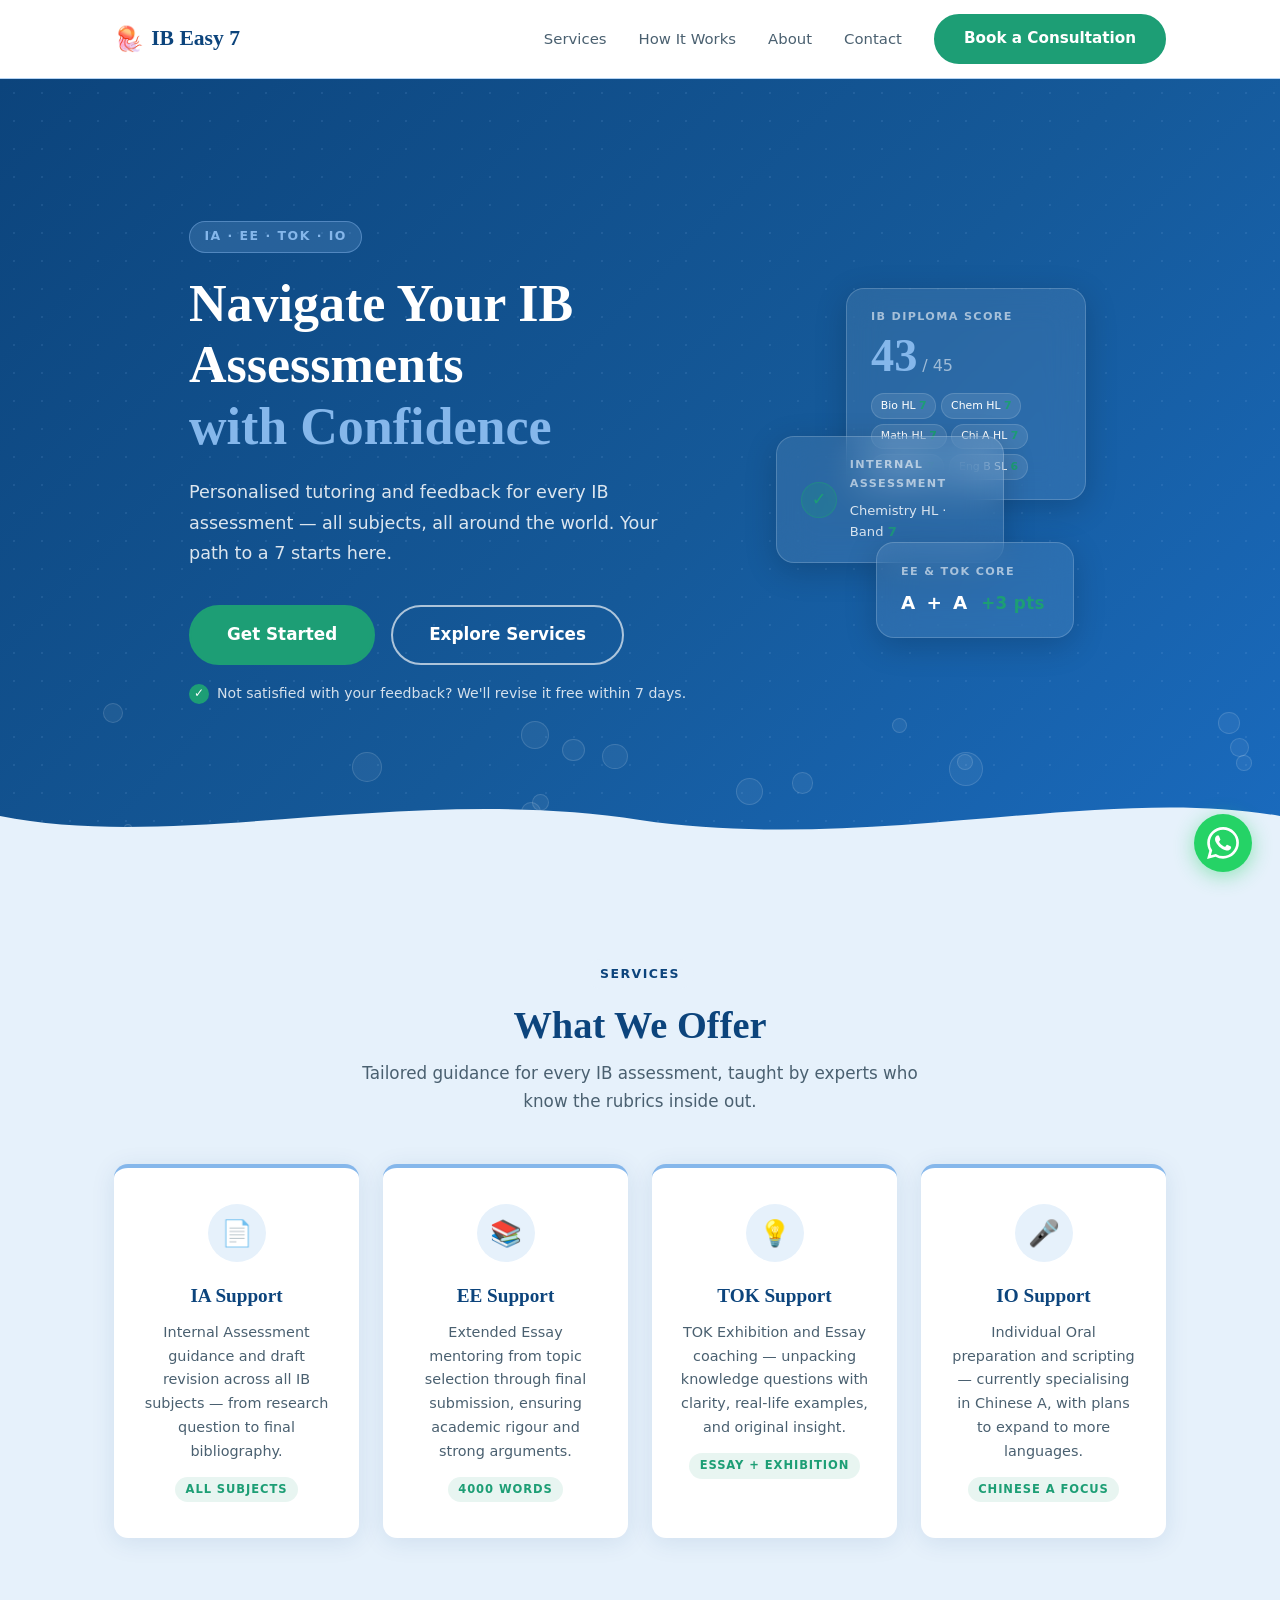
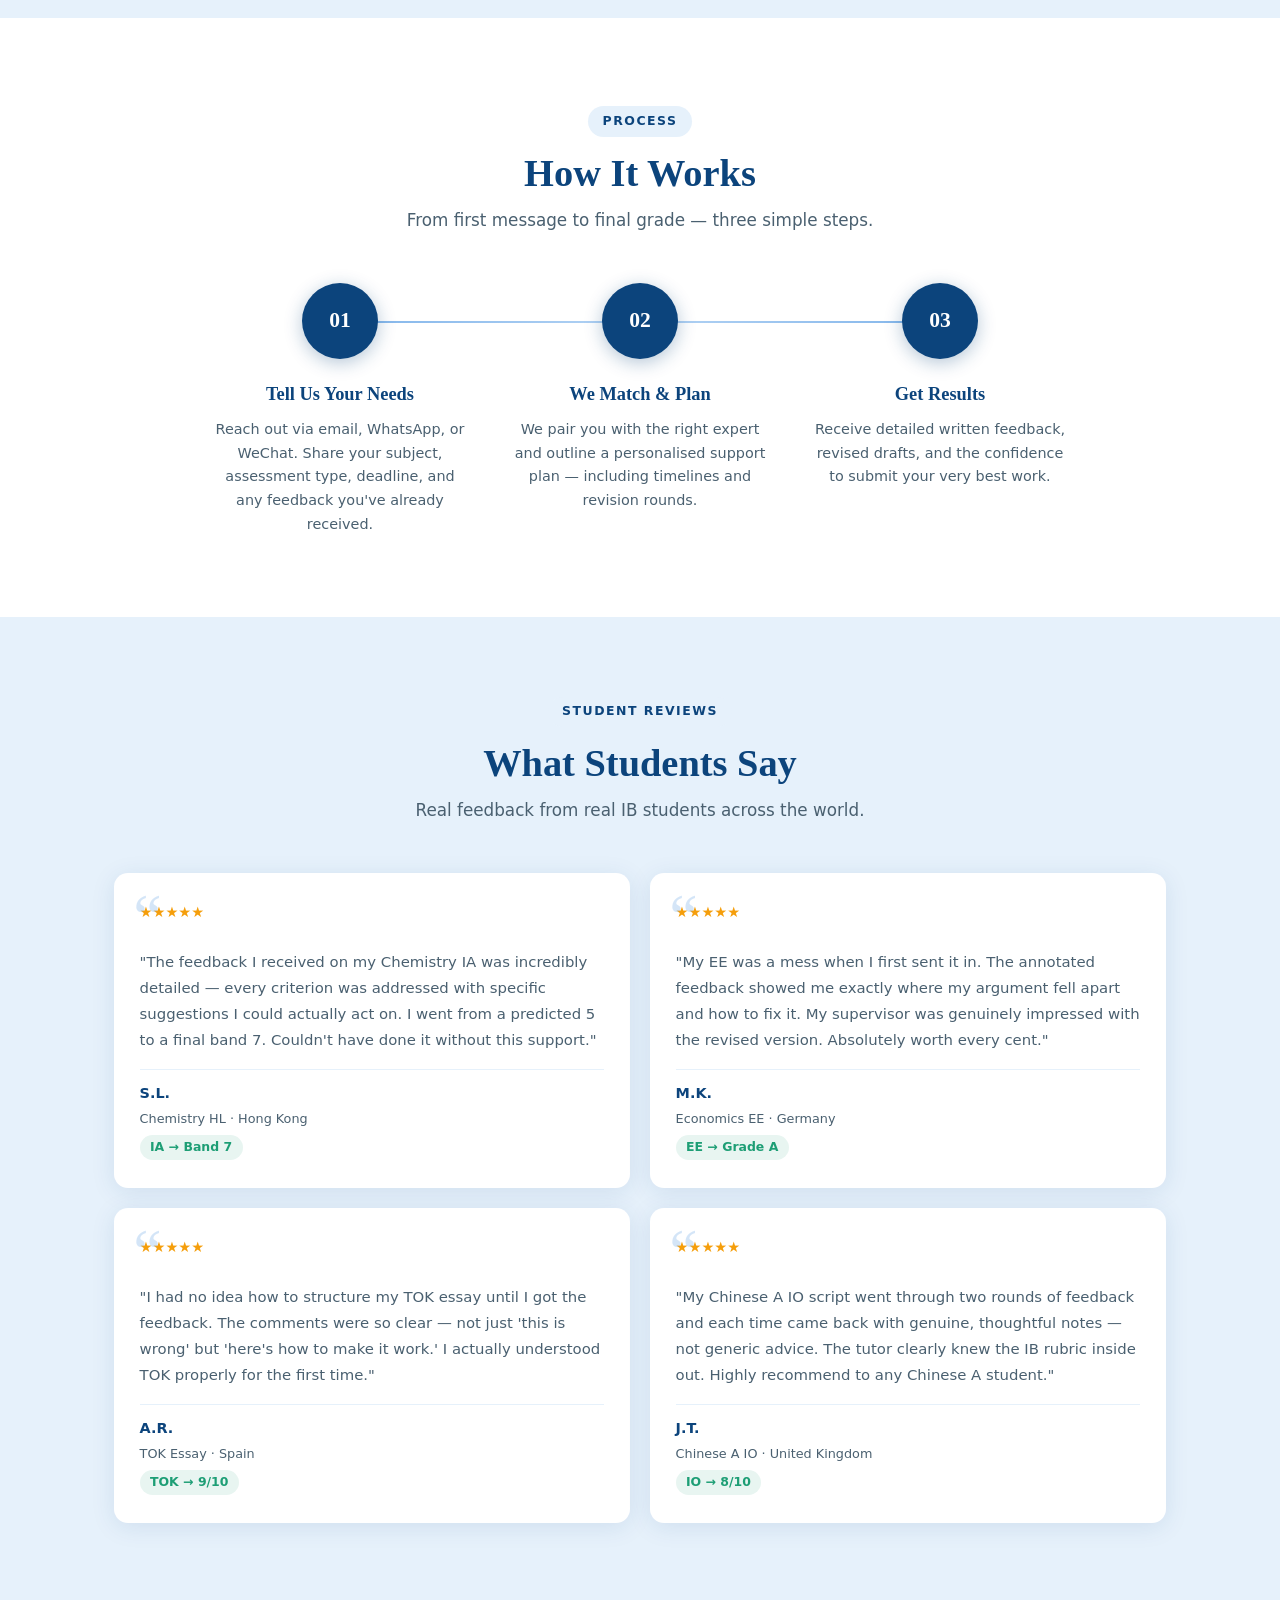
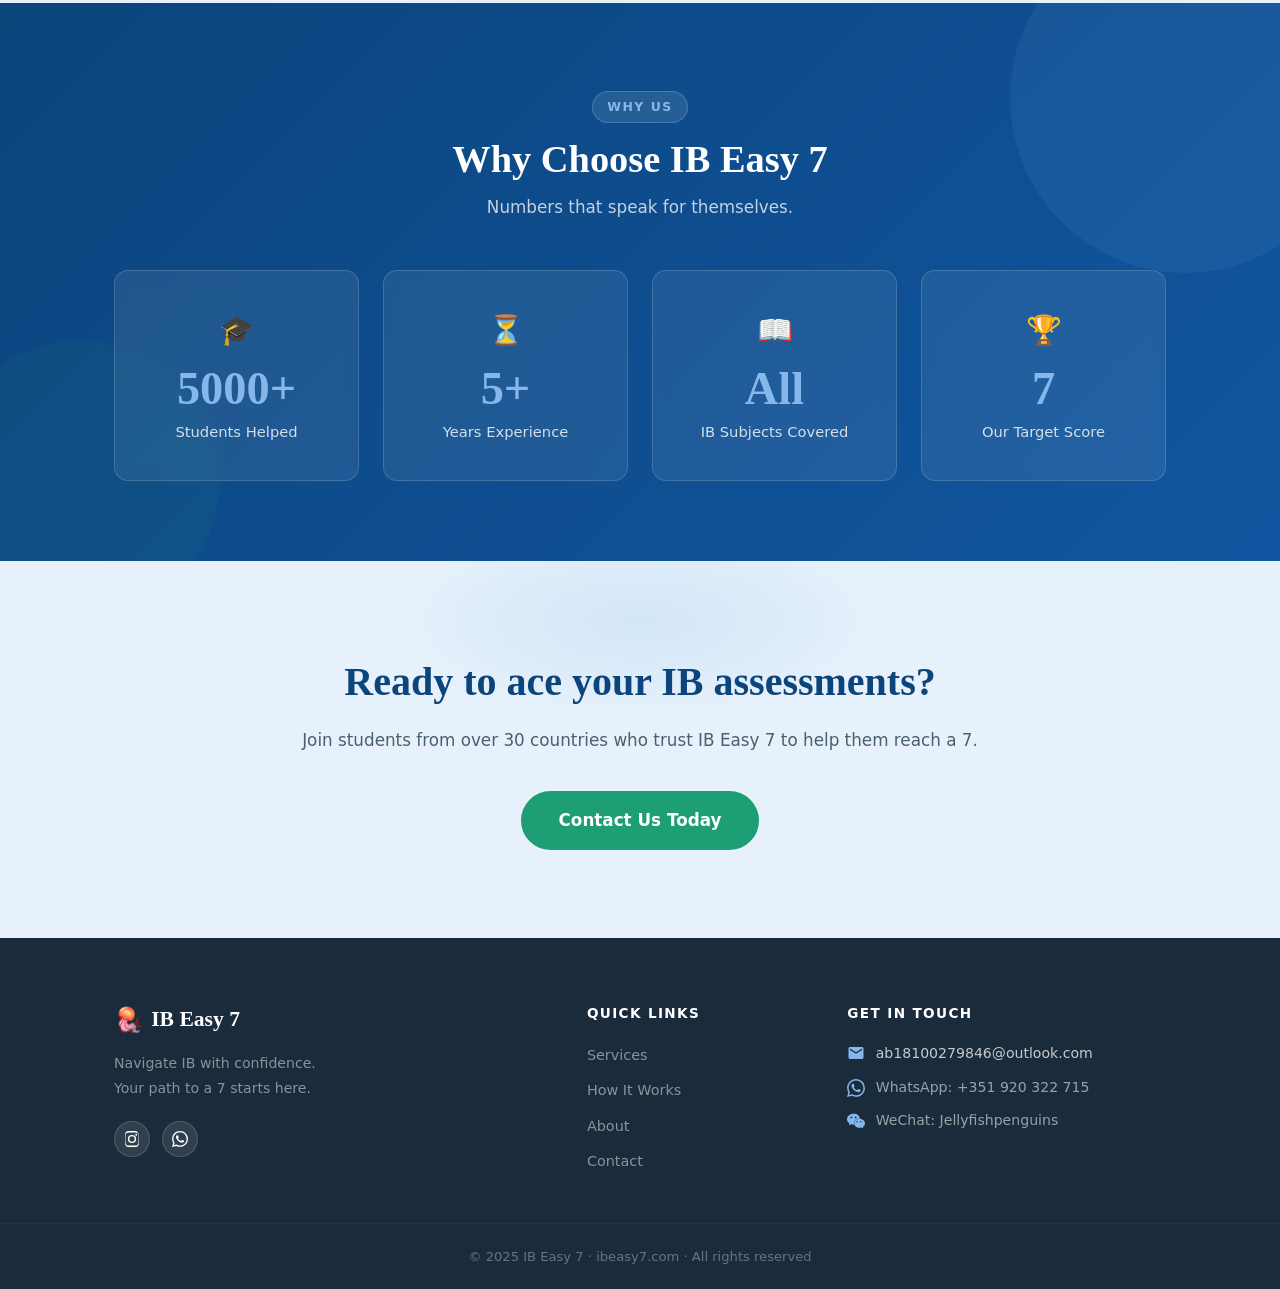
==== commit 69bc4a4c: "Add testimonials, guarantee, turnaround times, floating WhatsApp button - index.html: guarantee badg" ====
--- a/index.html
+++ b/index.html
@@ -59,6 +59,7 @@
           <a href="contact.html" class="btn btn-primary btn-lg">Get Started</a>
           <a href="services.html" class="btn btn-outline-white btn-lg">Explore Services</a>
         </div>
+        <p class="guarantee-badge">Not satisfied with your feedback? We'll revise it free within 7 days.</p>
       </div>
 
       <!-- Professional achievement cards -->
@@ -203,6 +204,64 @@
           <div class="step-number" aria-hidden="true">03</div>
           <h3>Get Results</h3>
           <p>Receive detailed written feedback, revised drafts, and the confidence to submit your very best work.</p>
+        </div>
+
+      </div>
+    </div>
+  </section>
+
+
+  <!-- ================================================
+       TESTIMONIALS
+       ================================================ -->
+  <section class="testimonials" aria-labelledby="testimonials-heading">
+    <div class="container">
+      <div class="section-header">
+        <span class="section-tag">Student Reviews</span>
+        <h2 class="section-title" id="testimonials-heading">What Students Say</h2>
+        <p class="section-sub">Real feedback from real IB students across the world.</p>
+      </div>
+
+      <div class="testimonials-grid">
+
+        <div class="testimonial-card">
+          <div class="testimonial-stars" aria-label="5 stars">★★★★★</div>
+          <p class="testimonial-text">"The feedback I received on my Chemistry IA was incredibly detailed — every criterion was addressed with specific suggestions I could actually act on. I went from a predicted 5 to a final band 7. Couldn't have done it without this support."</p>
+          <div class="testimonial-author">
+            <span class="testimonial-name">S.L.</span>
+            <span class="testimonial-meta">Chemistry HL · Hong Kong</span>
+            <span class="testimonial-result">IA → Band 7</span>
+          </div>
+        </div>
+
+        <div class="testimonial-card">
+          <div class="testimonial-stars" aria-label="5 stars">★★★★★</div>
+          <p class="testimonial-text">"My EE was a mess when I first sent it in. The annotated feedback showed me exactly where my argument fell apart and how to fix it. My supervisor was genuinely impressed with the revised version. Absolutely worth every cent."</p>
+          <div class="testimonial-author">
+            <span class="testimonial-name">M.K.</span>
+            <span class="testimonial-meta">Economics EE · Germany</span>
+            <span class="testimonial-result">EE → Grade A</span>
+          </div>
+        </div>
+
+        <div class="testimonial-card">
+          <div class="testimonial-stars" aria-label="5 stars">★★★★★</div>
+          <p class="testimonial-text">"I had no idea how to structure my TOK essay until I got the feedback. The comments were so clear — not just 'this is wrong' but 'here's how to make it work.' I actually understood TOK properly for the first time."</p>
+          <div class="testimonial-author">
+            <span class="testimonial-name">A.R.</span>
+            <span class="testimonial-meta">TOK Essay · Spain</span>
+            <span class="testimonial-result">TOK → 9/10</span>
+          </div>
+        </div>
+
+        <div class="testimonial-card">
+          <div class="testimonial-stars" aria-label="5 stars">★★★★★</div>
+          <p class="testimonial-text">"My Chinese A IO script went through two rounds of feedback and each time came back with genuine, thoughtful notes — not generic advice. The tutor clearly knew the IB rubric inside out. Highly recommend to any Chinese A student."</p>
+          <div class="testimonial-author">
+            <span class="testimonial-name">J.T.</span>
+            <span class="testimonial-meta">Chinese A IO · United Kingdom</span>
+            <span class="testimonial-result">IO → 8/10</span>
+          </div>
         </div>
 
       </div>
@@ -389,5 +448,11 @@
     })();
   </script>
 
+  <!-- Floating WhatsApp -->
+  <a href="https://wa.me/351920322715" class="whatsapp-float" aria-label="Chat on WhatsApp" target="_blank" rel="noopener">
+    <svg viewBox="0 0 24 24" xmlns="http://www.w3.org/2000/svg" aria-hidden="true"><path d="M17.472 14.382c-.297-.149-1.758-.867-2.03-.967-.273-.099-.471-.148-.67.15-.197.297-.767.966-.94 1.164-.173.199-.347.223-.644.075-.297-.15-1.255-.463-2.39-1.475-.883-.788-1.48-1.761-1.653-2.059-.173-.297-.018-.458.13-.606.134-.133.298-.347.446-.52.149-.174.198-.298.298-.497.099-.198.05-.371-.025-.52-.075-.149-.669-1.612-.916-2.207-.242-.579-.487-.5-.669-.51-.173-.008-.371-.01-.57-.01-.198 0-.52.074-.792.372-.272.297-1.04 1.016-1.04 2.479 0 1.462 1.065 2.875 1.213 3.074.149.198 2.096 3.2 5.077 4.487.709.306 1.262.489 1.694.625.712.227 1.36.195 1.871.118.571-.085 1.758-.719 2.006-1.413.248-.694.248-1.289.173-1.413-.074-.124-.272-.198-.57-.347m-5.421 7.403h-.004a9.87 9.87 0 0 1-5.031-1.378l-.361-.214-3.741.982.998-3.648-.235-.374a9.86 9.86 0 0 1-1.51-5.26c.001-5.45 4.436-9.884 9.888-9.884 2.64 0 5.122 1.03 6.988 2.898a9.825 9.825 0 0 1 2.893 6.994c-.003 5.45-4.437 9.884-9.885 9.884m8.413-18.297A11.815 11.815 0 0 0 12.05 0C5.495 0 .16 5.335.157 11.892c0 2.096.547 4.142 1.588 5.945L.057 24l6.305-1.654a11.882 11.882 0 0 0 5.683 1.448h.005c6.554 0 11.89-5.335 11.893-11.893a11.821 11.821 0 0 0-3.48-8.413z"/></svg>
+    <span class="wa-tooltip">Chat on WhatsApp</span>
+  </a>
+
 </body>
 </html>
--- a/css/style.css
+++ b/css/style.css
@@ -1429,3 +1429,215 @@
   .value-cards { grid-template-columns: 1fr; }
   .tok-group-sub-text { font-size: 0.85rem; }
 }
+
+/* ════════════════════════════════════════════════════════
+   FLOATING WHATSAPP BUTTON
+   ════════════════════════════════════════════════════════ */
+.whatsapp-float {
+  position: fixed;
+  bottom: 1.75rem;
+  right: 1.75rem;
+  width: 58px;
+  height: 58px;
+  background: #25D366;
+  border-radius: 50%;
+  display: flex;
+  align-items: center;
+  justify-content: center;
+  box-shadow: 0 4px 20px rgba(37,211,102,0.45);
+  z-index: 1000;
+  text-decoration: none;
+  transition: transform 0.2s ease, box-shadow 0.2s ease;
+}
+.whatsapp-float:hover { transform: scale(1.12); box-shadow: 0 6px 28px rgba(37,211,102,0.55); }
+.whatsapp-float svg { width: 32px; height: 32px; fill: #fff; }
+.whatsapp-float .wa-tooltip {
+  position: absolute;
+  right: 70px;
+  background: #333;
+  color: #fff;
+  font-size: 0.8rem;
+  white-space: nowrap;
+  padding: 0.35rem 0.75rem;
+  border-radius: 6px;
+  opacity: 0;
+  pointer-events: none;
+  transition: opacity 0.2s;
+}
+.whatsapp-float:hover .wa-tooltip { opacity: 1; }
+
+/* ════════════════════════════════════════════════════════
+   GUARANTEE BADGE
+   ════════════════════════════════════════════════════════ */
+.guarantee-badge {
+  display: inline-flex;
+  align-items: center;
+  gap: 0.5rem;
+  margin-top: 1.1rem;
+  font-size: 0.88rem;
+  color: rgba(255,255,255,0.82);
+}
+.guarantee-badge::before {
+  content: '✓';
+  display: inline-flex;
+  align-items: center;
+  justify-content: center;
+  width: 20px;
+  height: 20px;
+  background: var(--mint-green);
+  border-radius: 50%;
+  font-size: 0.75rem;
+  color: #fff;
+  flex-shrink: 0;
+  font-weight: 700;
+}
+.guarantee-strip {
+  background: rgba(29,158,117,0.1);
+  border: 1px solid rgba(29,158,117,0.25);
+  border-radius: 10px;
+  padding: 0.75rem 1.25rem;
+  display: flex;
+  align-items: center;
+  gap: 0.65rem;
+  font-size: 0.88rem;
+  color: var(--text-mid);
+  margin-top: 2rem;
+}
+.guarantee-strip::before {
+  content: '✓';
+  display: inline-flex;
+  align-items: center;
+  justify-content: center;
+  width: 22px;
+  height: 22px;
+  background: var(--mint-green);
+  border-radius: 50%;
+  font-size: 0.78rem;
+  color: #fff;
+  flex-shrink: 0;
+  font-weight: 700;
+}
+
+/* ════════════════════════════════════════════════════════
+   TURNAROUND INFO BOX (services page)
+   ════════════════════════════════════════════════════════ */
+.turnaround-section { padding: 2rem 0 0; background: var(--white); }
+.turnaround-box {
+  display: flex;
+  gap: 0;
+  border: 1px solid rgba(12,68,124,0.12);
+  border-radius: var(--radius);
+  overflow: hidden;
+  box-shadow: var(--shadow);
+}
+.turnaround-item {
+  flex: 1;
+  padding: 1.25rem 1.5rem;
+  text-align: center;
+  border-right: 1px solid rgba(12,68,124,0.1);
+}
+.turnaround-item:last-child { border-right: none; }
+.turnaround-tier {
+  font-size: 0.78rem;
+  font-weight: 700;
+  text-transform: uppercase;
+  letter-spacing: 0.06em;
+  color: var(--text-mid);
+  margin-bottom: 0.35rem;
+}
+.turnaround-time {
+  font-size: 1.05rem;
+  font-weight: 700;
+  color: var(--deep-blue);
+}
+.turnaround-note {
+  font-size: 0.78rem;
+  color: var(--text-mid);
+  margin-top: 0.2rem;
+}
+@media (max-width: 600px) {
+  .turnaround-box { flex-direction: column; }
+  .turnaround-item { border-right: none; border-bottom: 1px solid rgba(12,68,124,0.1); }
+  .turnaround-item:last-child { border-bottom: none; }
+}
+
+/* ════════════════════════════════════════════════════════
+   TESTIMONIALS
+   ════════════════════════════════════════════════════════ */
+.testimonials {
+  padding: 5rem 0;
+  background: var(--pearl-white);
+}
+.testimonials-grid {
+  display: grid;
+  grid-template-columns: repeat(2, 1fr);
+  gap: 1.25rem;
+  margin-top: 0;
+}
+.testimonial-card {
+  background: var(--white);
+  border-radius: var(--radius);
+  padding: 1.75rem 1.6rem;
+  box-shadow: var(--shadow);
+  display: flex;
+  flex-direction: column;
+  gap: 1rem;
+  transition: transform 0.25s ease, box-shadow 0.25s ease;
+  position: relative;
+}
+.testimonial-card:hover { transform: translateY(-3px); box-shadow: var(--shadow-lg); }
+.testimonial-card::before {
+  content: '\201C';
+  font-size: 4rem;
+  line-height: 1;
+  color: var(--sky-blue);
+  opacity: 0.35;
+  position: absolute;
+  top: 0.75rem;
+  left: 1.2rem;
+  font-family: Georgia, serif;
+}
+.testimonial-stars {
+  display: flex;
+  gap: 0.15rem;
+  color: #F59E0B;
+  font-size: 0.9rem;
+}
+.testimonial-text {
+  font-size: 0.93rem;
+  color: var(--text-mid);
+  line-height: 1.75;
+  margin: 0;
+  padding-top: 0.5rem;
+}
+.testimonial-author {
+  display: flex;
+  flex-direction: column;
+  gap: 0.15rem;
+  margin-top: auto;
+  padding-top: 0.75rem;
+  border-top: 1px solid var(--pearl-white);
+}
+.testimonial-name {
+  font-size: 0.9rem;
+  font-weight: 700;
+  color: var(--deep-blue);
+}
+.testimonial-meta {
+  font-size: 0.8rem;
+  color: var(--text-mid);
+}
+.testimonial-result {
+  display: inline-block;
+  margin-top: 0.2rem;
+  background: rgba(29,158,117,0.1);
+  color: var(--mint-green);
+  border-radius: 20px;
+  padding: 0.15rem 0.65rem;
+  font-size: 0.78rem;
+  font-weight: 700;
+  align-self: flex-start;
+}
+@media (max-width: 700px) {
+  .testimonials-grid { grid-template-columns: 1fr; }
+}
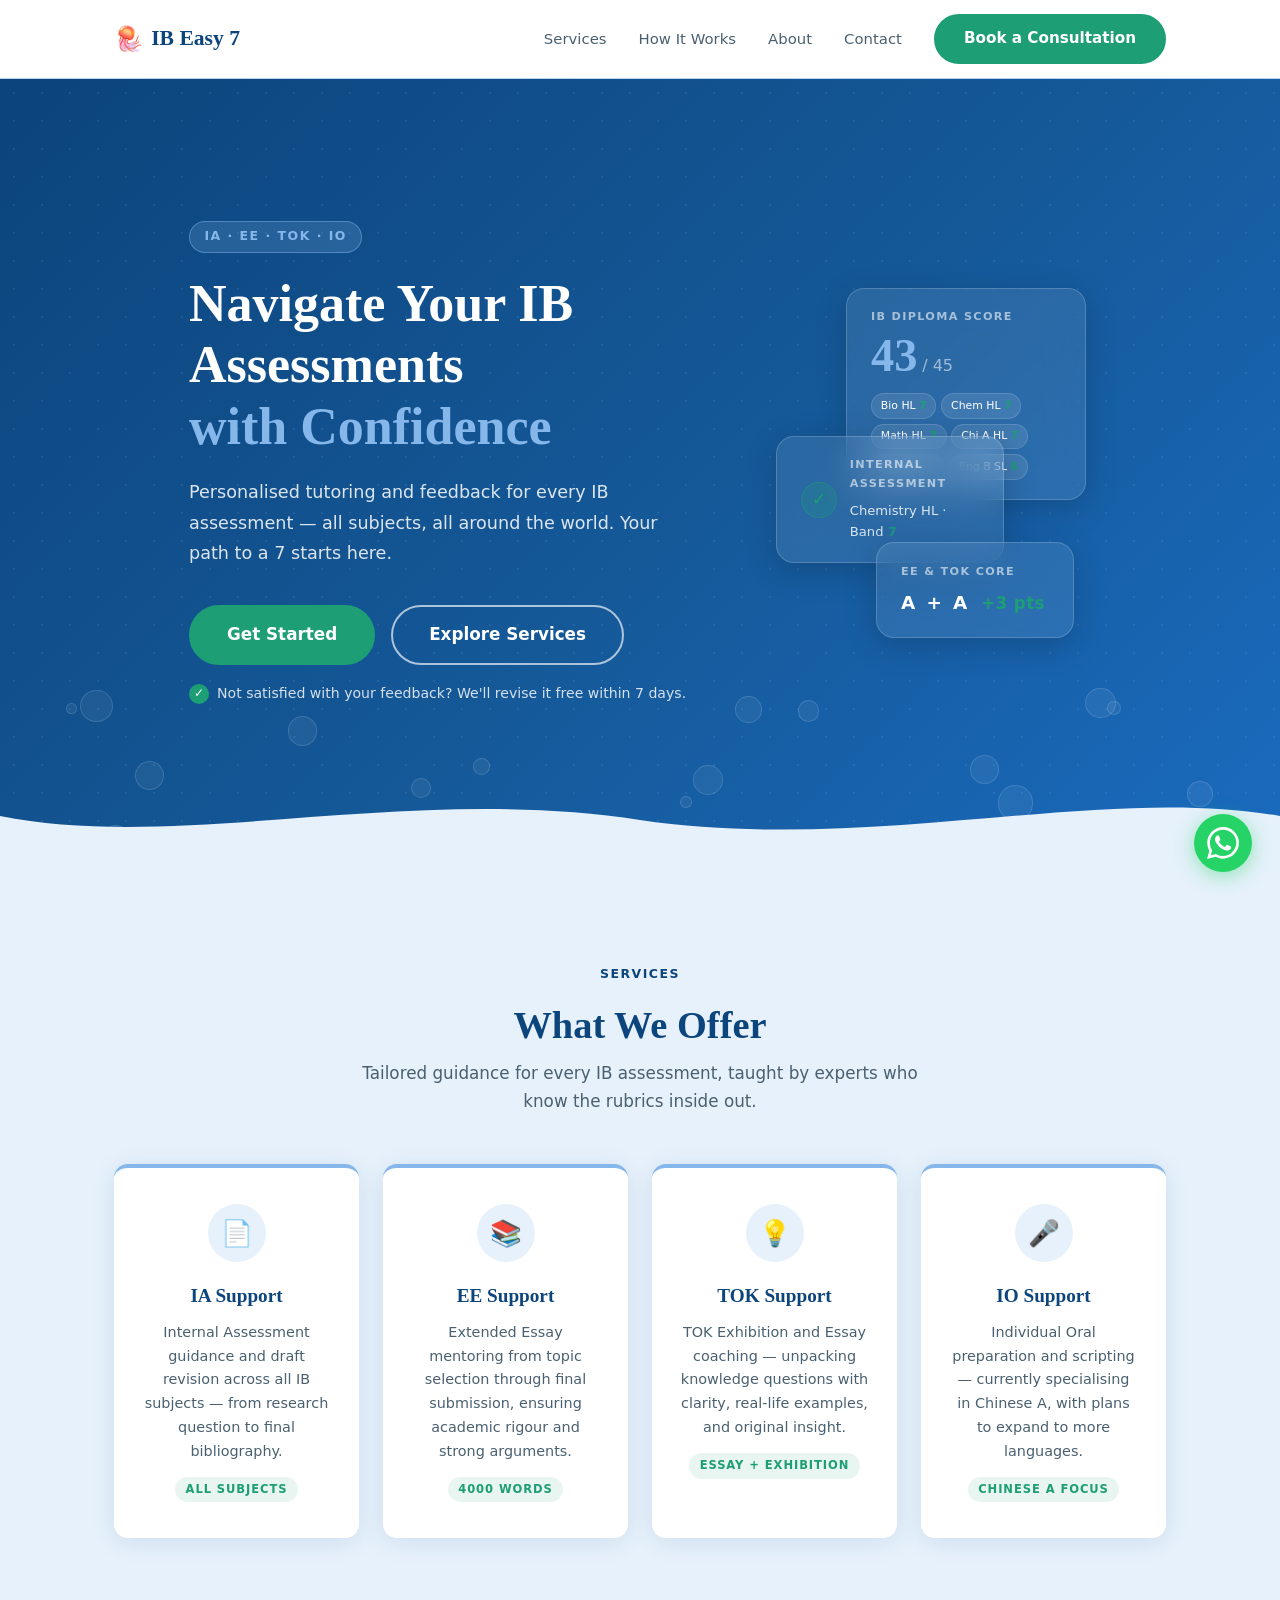
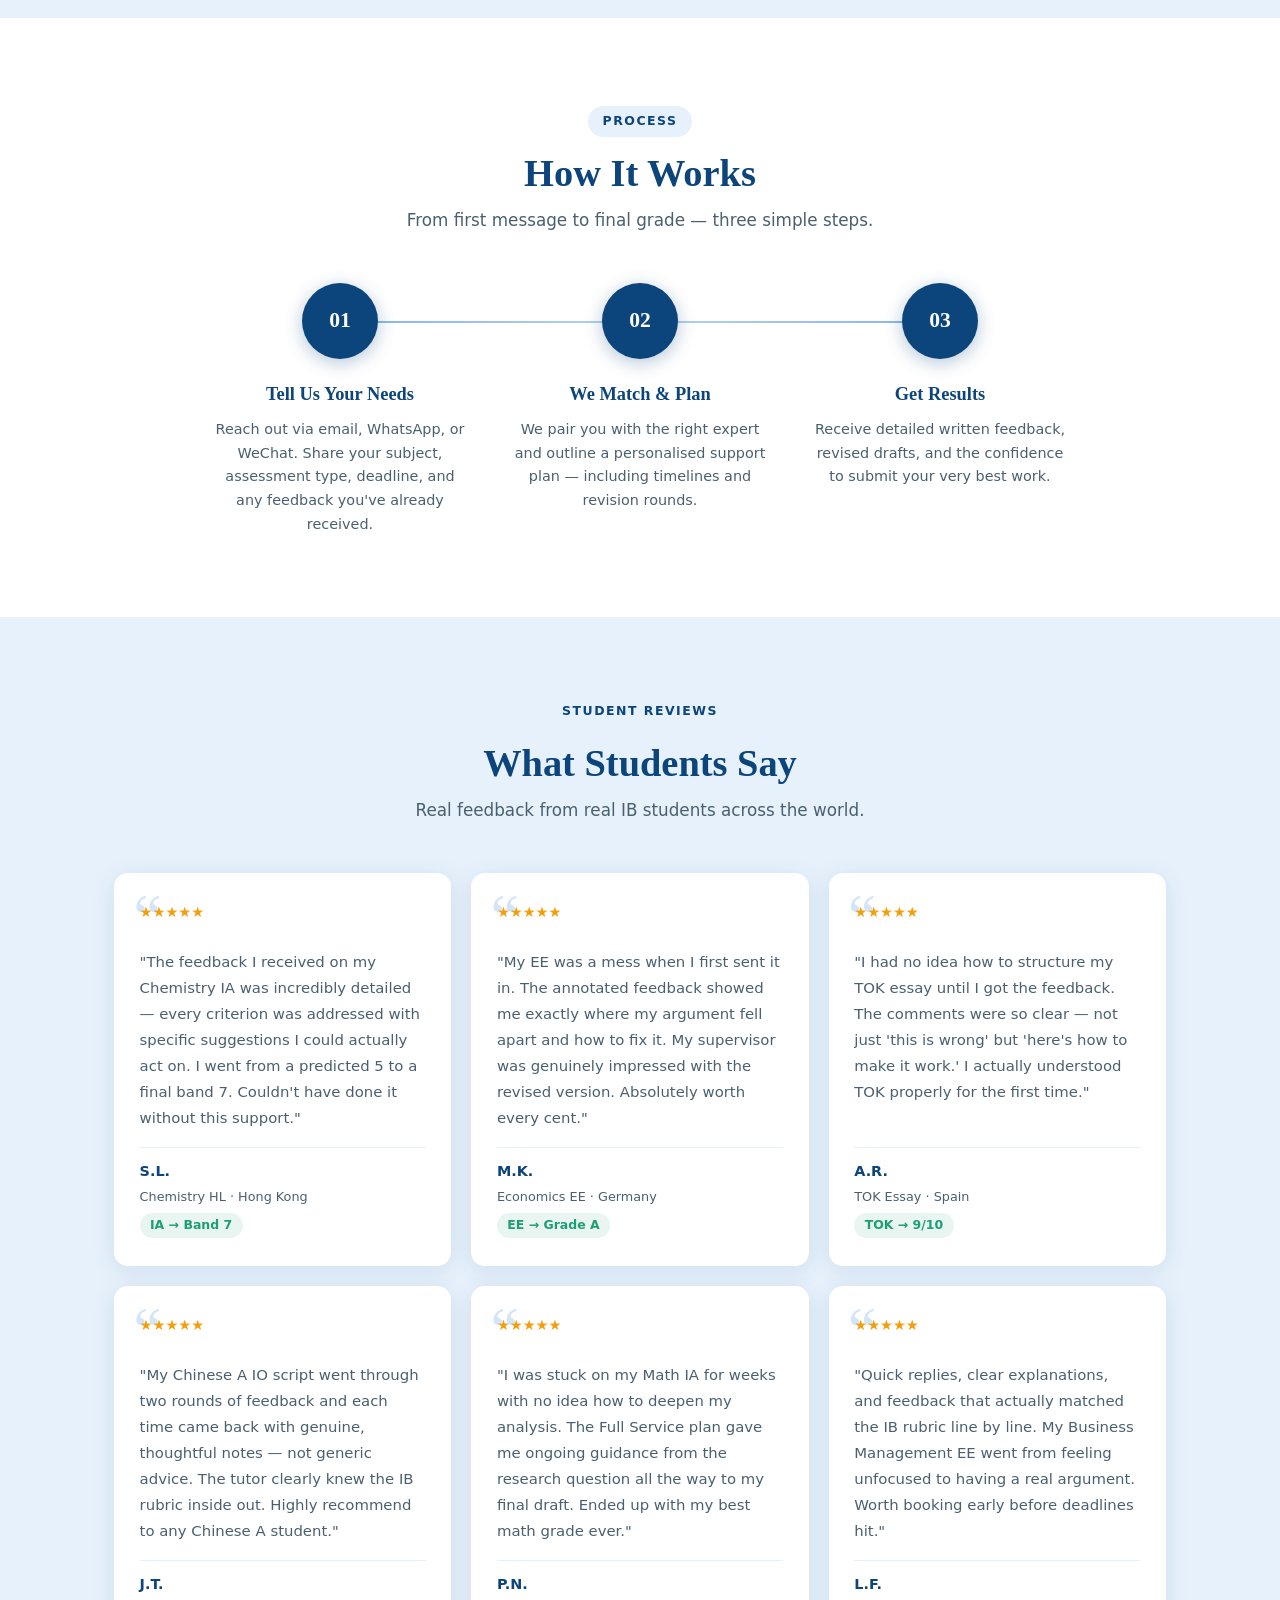
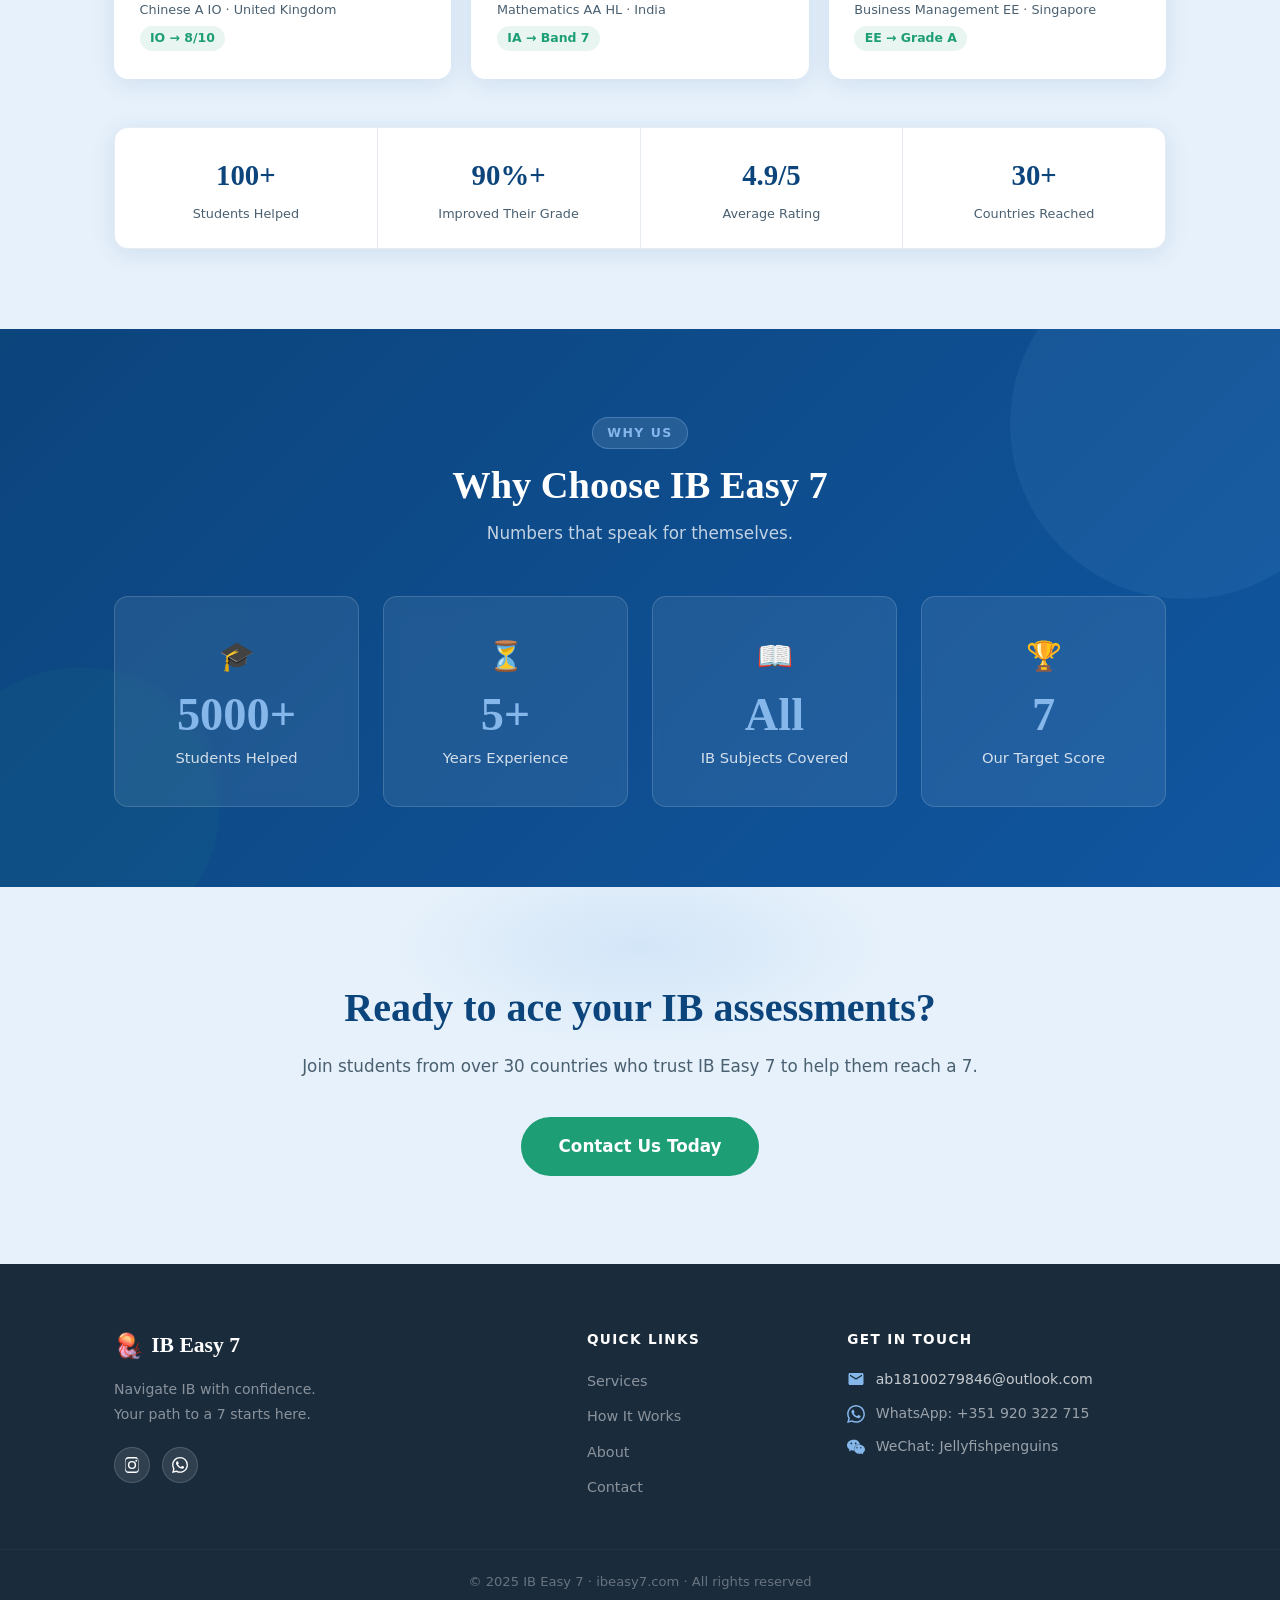
==== commit 578874ba: "Expand testimonials to 6 cards, add outcome stats bar - Add Math IA (India) and Business Management " ====
--- a/index.html
+++ b/index.html
@@ -264,6 +264,45 @@
           </div>
         </div>
 
+        <div class="testimonial-card">
+          <div class="testimonial-stars" aria-label="5 stars">★★★★★</div>
+          <p class="testimonial-text">"I was stuck on my Math IA for weeks with no idea how to deepen my analysis. The Full Service plan gave me ongoing guidance from the research question all the way to my final draft. Ended up with my best math grade ever."</p>
+          <div class="testimonial-author">
+            <span class="testimonial-name">P.N.</span>
+            <span class="testimonial-meta">Mathematics AA HL · India</span>
+            <span class="testimonial-result">IA → Band 7</span>
+          </div>
+        </div>
+
+        <div class="testimonial-card">
+          <div class="testimonial-stars" aria-label="5 stars">★★★★★</div>
+          <p class="testimonial-text">"Quick replies, clear explanations, and feedback that actually matched the IB rubric line by line. My Business Management EE went from feeling unfocused to having a real argument. Worth booking early before deadlines hit."</p>
+          <div class="testimonial-author">
+            <span class="testimonial-name">L.F.</span>
+            <span class="testimonial-meta">Business Management EE · Singapore</span>
+            <span class="testimonial-result">EE → Grade A</span>
+          </div>
+        </div>
+
+      </div>
+
+      <div class="outcome-bar">
+        <div class="outcome-item">
+          <span class="outcome-num">100+</span>
+          <span class="outcome-label">Students Helped</span>
+        </div>
+        <div class="outcome-item">
+          <span class="outcome-num">90%+</span>
+          <span class="outcome-label">Improved Their Grade</span>
+        </div>
+        <div class="outcome-item">
+          <span class="outcome-num">4.9/5</span>
+          <span class="outcome-label">Average Rating</span>
+        </div>
+        <div class="outcome-item">
+          <span class="outcome-num">30+</span>
+          <span class="outcome-label">Countries Reached</span>
+        </div>
       </div>
     </div>
   </section>
--- a/css/style.css
+++ b/css/style.css
@@ -1570,7 +1570,7 @@
 }
 .testimonials-grid {
   display: grid;
-  grid-template-columns: repeat(2, 1fr);
+  grid-template-columns: repeat(3, 1fr);
   gap: 1.25rem;
   margin-top: 0;
 }
@@ -1638,6 +1638,48 @@
   font-weight: 700;
   align-self: flex-start;
 }
+@media (max-width: 980px) {
+  .testimonials-grid { grid-template-columns: repeat(2, 1fr); }
+}
 @media (max-width: 700px) {
   .testimonials-grid { grid-template-columns: 1fr; }
 }
+
+/* ── Outcome stats bar (below testimonials) ── */
+.outcome-bar {
+  display: flex;
+  justify-content: center;
+  gap: 0;
+  margin-top: 3rem;
+  background: var(--white);
+  border: 1px solid rgba(12,68,124,0.1);
+  border-radius: var(--radius);
+  box-shadow: var(--shadow);
+  overflow: hidden;
+}
+.outcome-item {
+  flex: 1;
+  text-align: center;
+  padding: 1.5rem 1rem;
+  border-right: 1px solid rgba(12,68,124,0.1);
+}
+.outcome-item:last-child { border-right: none; }
+.outcome-num {
+  display: block;
+  font-family: var(--font-serif);
+  font-size: 1.8rem;
+  font-weight: 700;
+  color: var(--deep-blue);
+}
+.outcome-label {
+  display: block;
+  font-size: 0.8rem;
+  color: var(--text-mid);
+  margin-top: 0.2rem;
+}
+@media (max-width: 700px) {
+  .outcome-bar { flex-wrap: wrap; }
+  .outcome-item { flex: 0 0 50%; border-right: 1px solid rgba(12,68,124,0.1); border-bottom: 1px solid rgba(12,68,124,0.1); }
+  .outcome-item:nth-child(2n) { border-right: none; }
+  .outcome-item:nth-last-child(-n+2) { border-bottom: none; }
+}
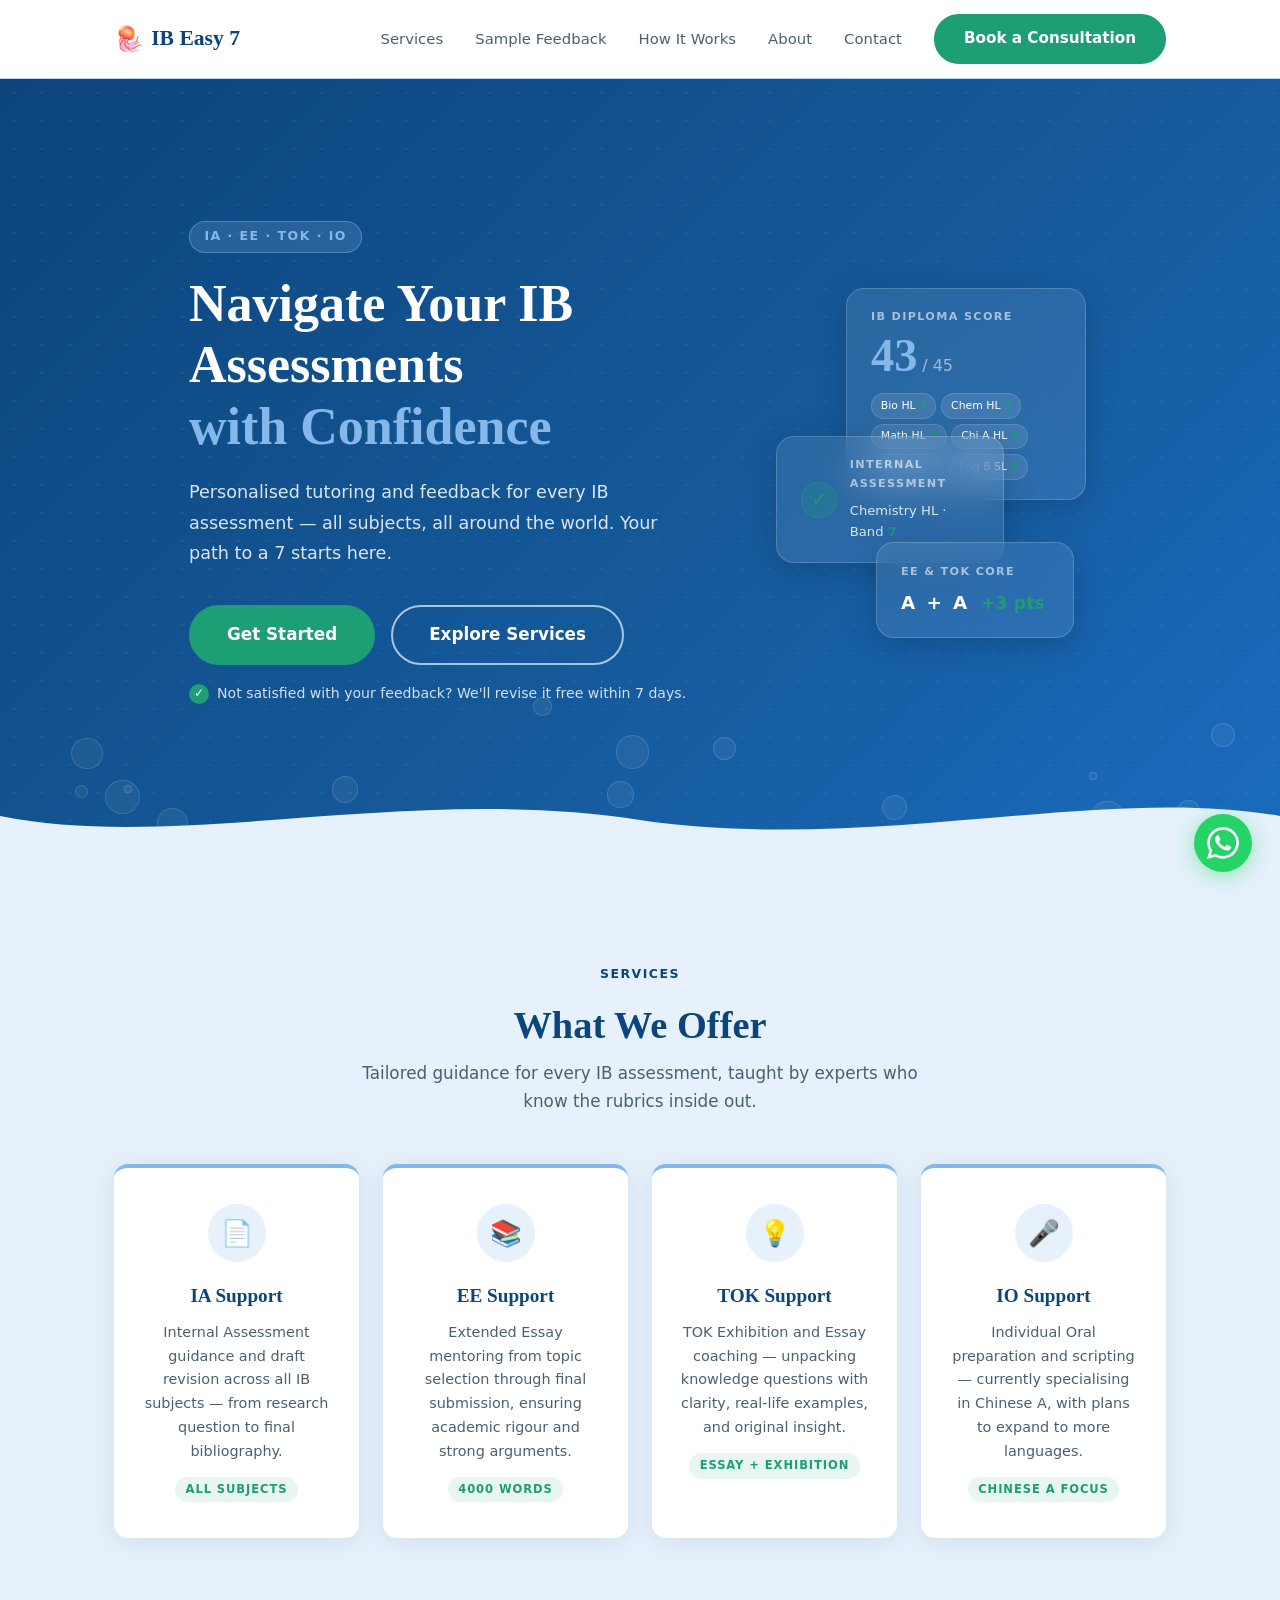
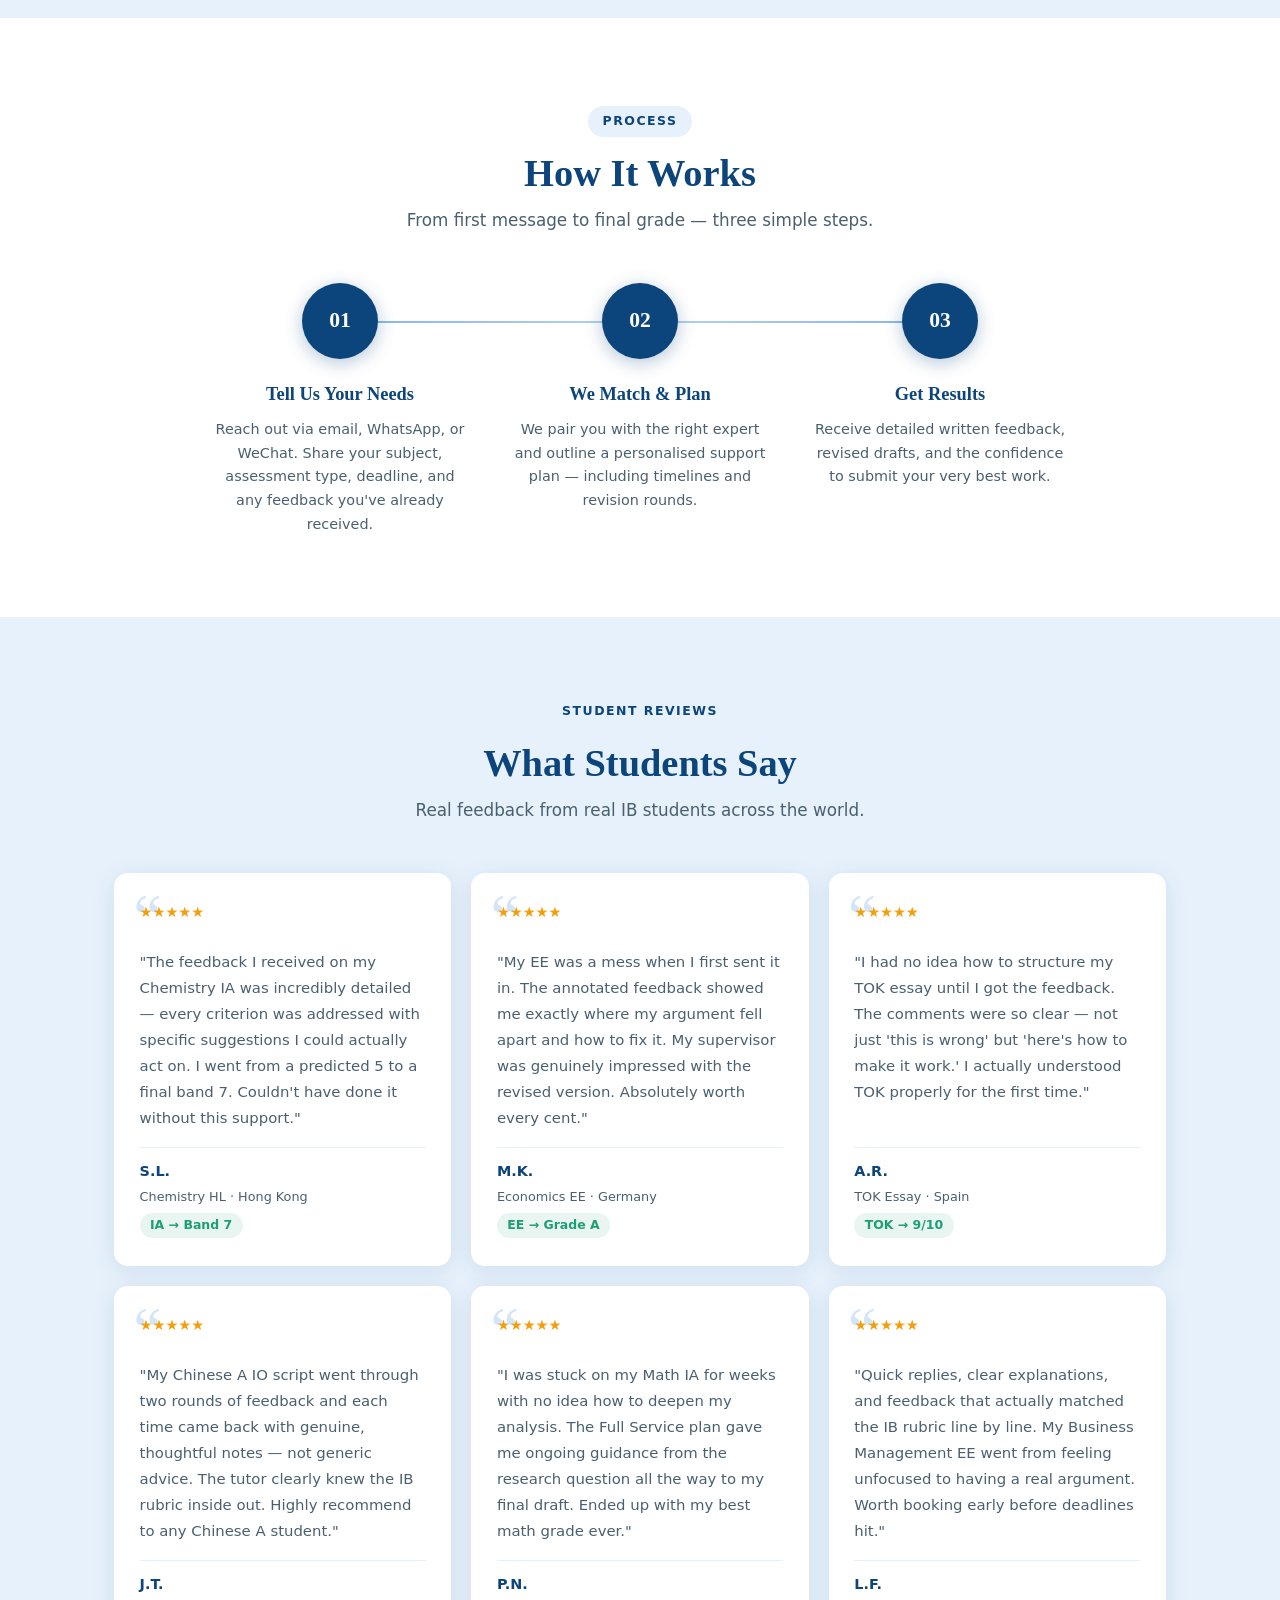
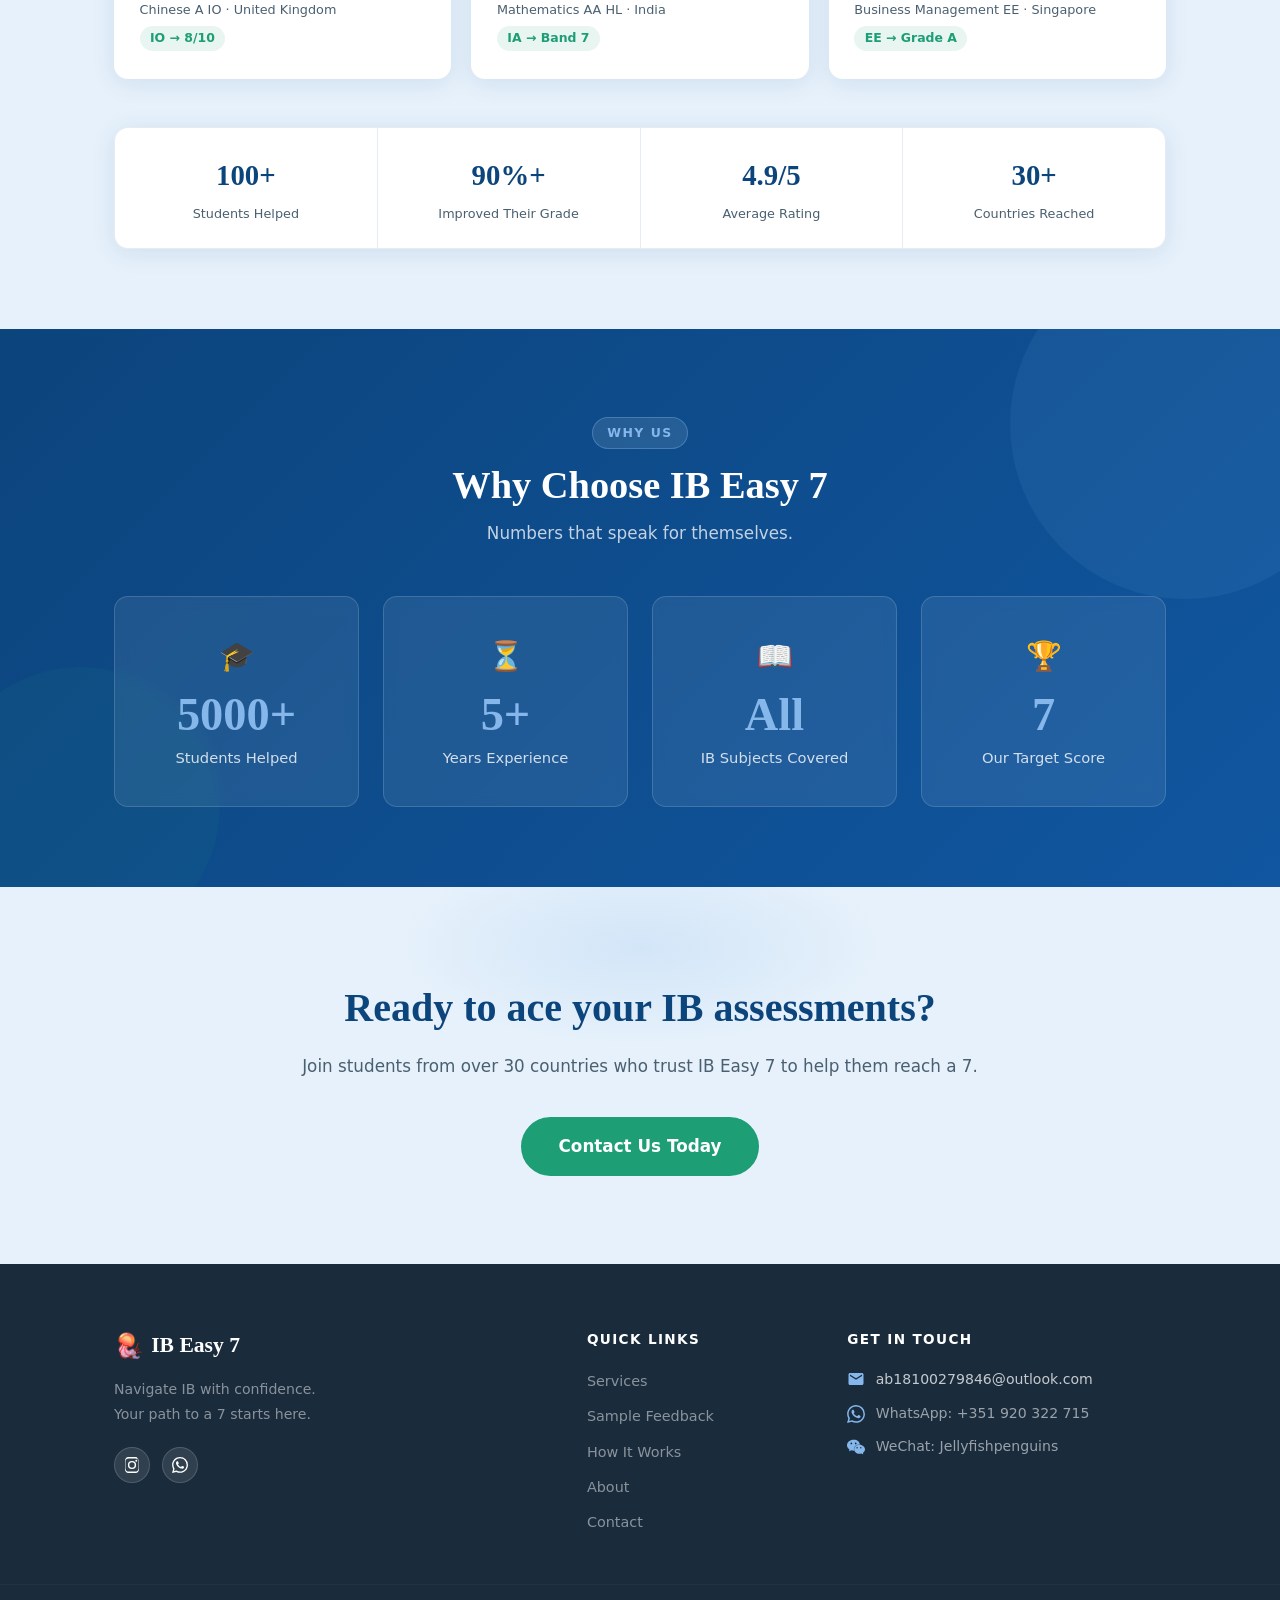
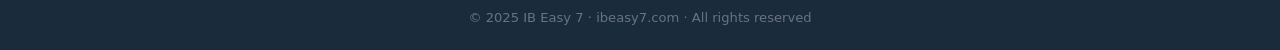
==== commit 86427d74: "Add Sample Feedback page showing IA/EE/TOK annotation examples - New samples.html: 3 worked examples" ====
--- a/index.html
+++ b/index.html
@@ -25,6 +25,7 @@
 
       <ul class="nav-links" role="list">
         <li><a href="services.html">Services</a></li>
+        <li><a href="samples.html">Sample Feedback</a></li>
         <li><a href="#how-it-works">How It Works</a></li>
         <li><a href="about.html">About</a></li>
         <li><a href="contact.html">Contact</a></li>
@@ -395,6 +396,7 @@
           <h4>Quick Links</h4>
           <ul class="footer-links-col">
             <li><a href="services.html">Services</a></li>
+            <li><a href="samples.html">Sample Feedback</a></li>
             <li><a href="#how-it-works">How It Works</a></li>
             <li><a href="about.html">About</a></li>
             <li><a href="contact.html">Contact</a></li>
--- a/css/style.css
+++ b/css/style.css
@@ -1683,3 +1683,121 @@
   .outcome-item:nth-child(2n) { border-right: none; }
   .outcome-item:nth-last-child(-n+2) { border-bottom: none; }
 }
+
+/* ════════════════════════════════════════════════════════
+   SAMPLE FEEDBACK PAGE
+   ════════════════════════════════════════════════════════ */
+.sample-disclaimer {
+  background: rgba(133,183,235,0.12);
+  border: 1px solid rgba(133,183,235,0.35);
+  border-radius: 10px;
+  padding: 1rem 1.4rem;
+  display: flex;
+  align-items: flex-start;
+  gap: 0.75rem;
+  font-size: 0.88rem;
+  color: var(--text-mid);
+  line-height: 1.7;
+  margin-bottom: 3rem;
+}
+.sample-disclaimer .sd-icon {
+  flex-shrink: 0;
+  width: 22px;
+  height: 22px;
+  border-radius: 50%;
+  background: var(--deep-blue);
+  color: #fff;
+  display: flex;
+  align-items: center;
+  justify-content: center;
+  font-size: 0.8rem;
+  font-weight: 700;
+}
+
+.sample-block { padding: 4rem 0; }
+.sample-block.alt-bg { background: var(--pearl-white); }
+.sample-grid {
+  display: grid;
+  grid-template-columns: 1.1fr 1fr;
+  gap: 2rem;
+  align-items: start;
+}
+.sample-doc-card {
+  background: var(--white);
+  border-radius: var(--radius);
+  box-shadow: var(--shadow);
+  border: 1px solid rgba(12,68,124,0.08);
+  padding: 1.75rem 1.6rem;
+}
+.sample-doc-label {
+  font-size: 0.78rem;
+  font-weight: 700;
+  text-transform: uppercase;
+  letter-spacing: 0.06em;
+  color: var(--text-light);
+  margin-bottom: 0.9rem;
+}
+.sample-doc-text {
+  font-family: Georgia, 'Times New Roman', serif;
+  font-size: 0.97rem;
+  line-height: 1.9;
+  color: var(--text-dark);
+}
+.sample-mark {
+  background: rgba(245,158,11,0.18);
+  border-bottom: 2px solid #F59E0B;
+  padding: 0 1px;
+  position: relative;
+}
+.sample-mark sup {
+  background: #F59E0B;
+  color: #fff;
+  font-size: 0.62rem;
+  font-weight: 700;
+  padding: 1px 4px;
+  border-radius: 4px;
+  margin-left: 2px;
+}
+
+.sample-comments { display: flex; flex-direction: column; gap: 0.9rem; }
+.sample-comment {
+  background: var(--white);
+  border-left: 3px solid var(--mint-green);
+  border-radius: 0 10px 10px 0;
+  box-shadow: var(--shadow);
+  padding: 0.9rem 1.1rem;
+}
+.sample-comment-num {
+  display: inline-flex;
+  align-items: center;
+  justify-content: center;
+  width: 20px;
+  height: 20px;
+  background: #F59E0B;
+  color: #fff;
+  border-radius: 5px;
+  font-size: 0.72rem;
+  font-weight: 700;
+  margin-right: 0.5rem;
+  flex-shrink: 0;
+}
+.sample-comment-crit {
+  font-size: 0.72rem;
+  font-weight: 700;
+  text-transform: uppercase;
+  letter-spacing: 0.05em;
+  color: var(--deep-blue);
+  display: block;
+  margin-bottom: 0.3rem;
+}
+.sample-comment p {
+  font-size: 0.88rem;
+  color: var(--text-mid);
+  line-height: 1.7;
+  margin: 0;
+  display: inline;
+}
+
+@media (max-width: 820px) {
+  .sample-grid { grid-template-columns: 1fr; gap: 1.25rem; }
+}
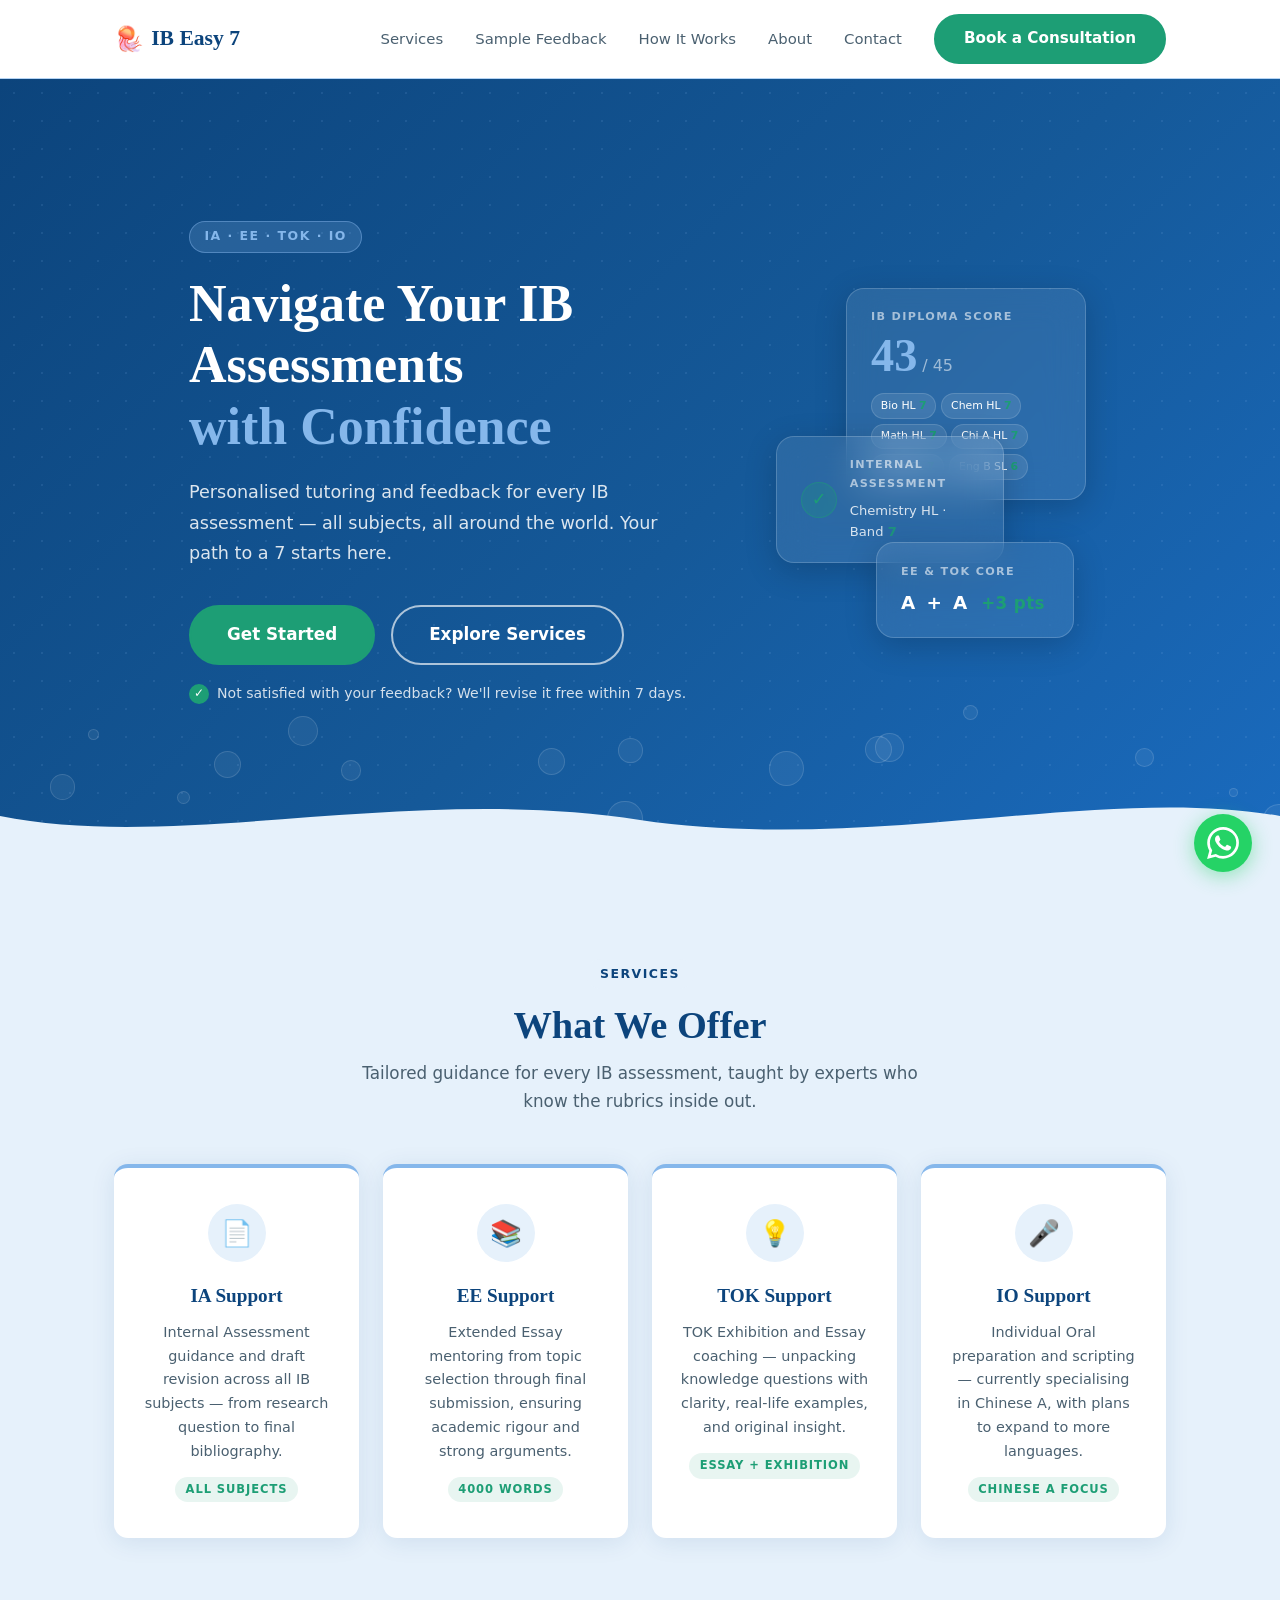
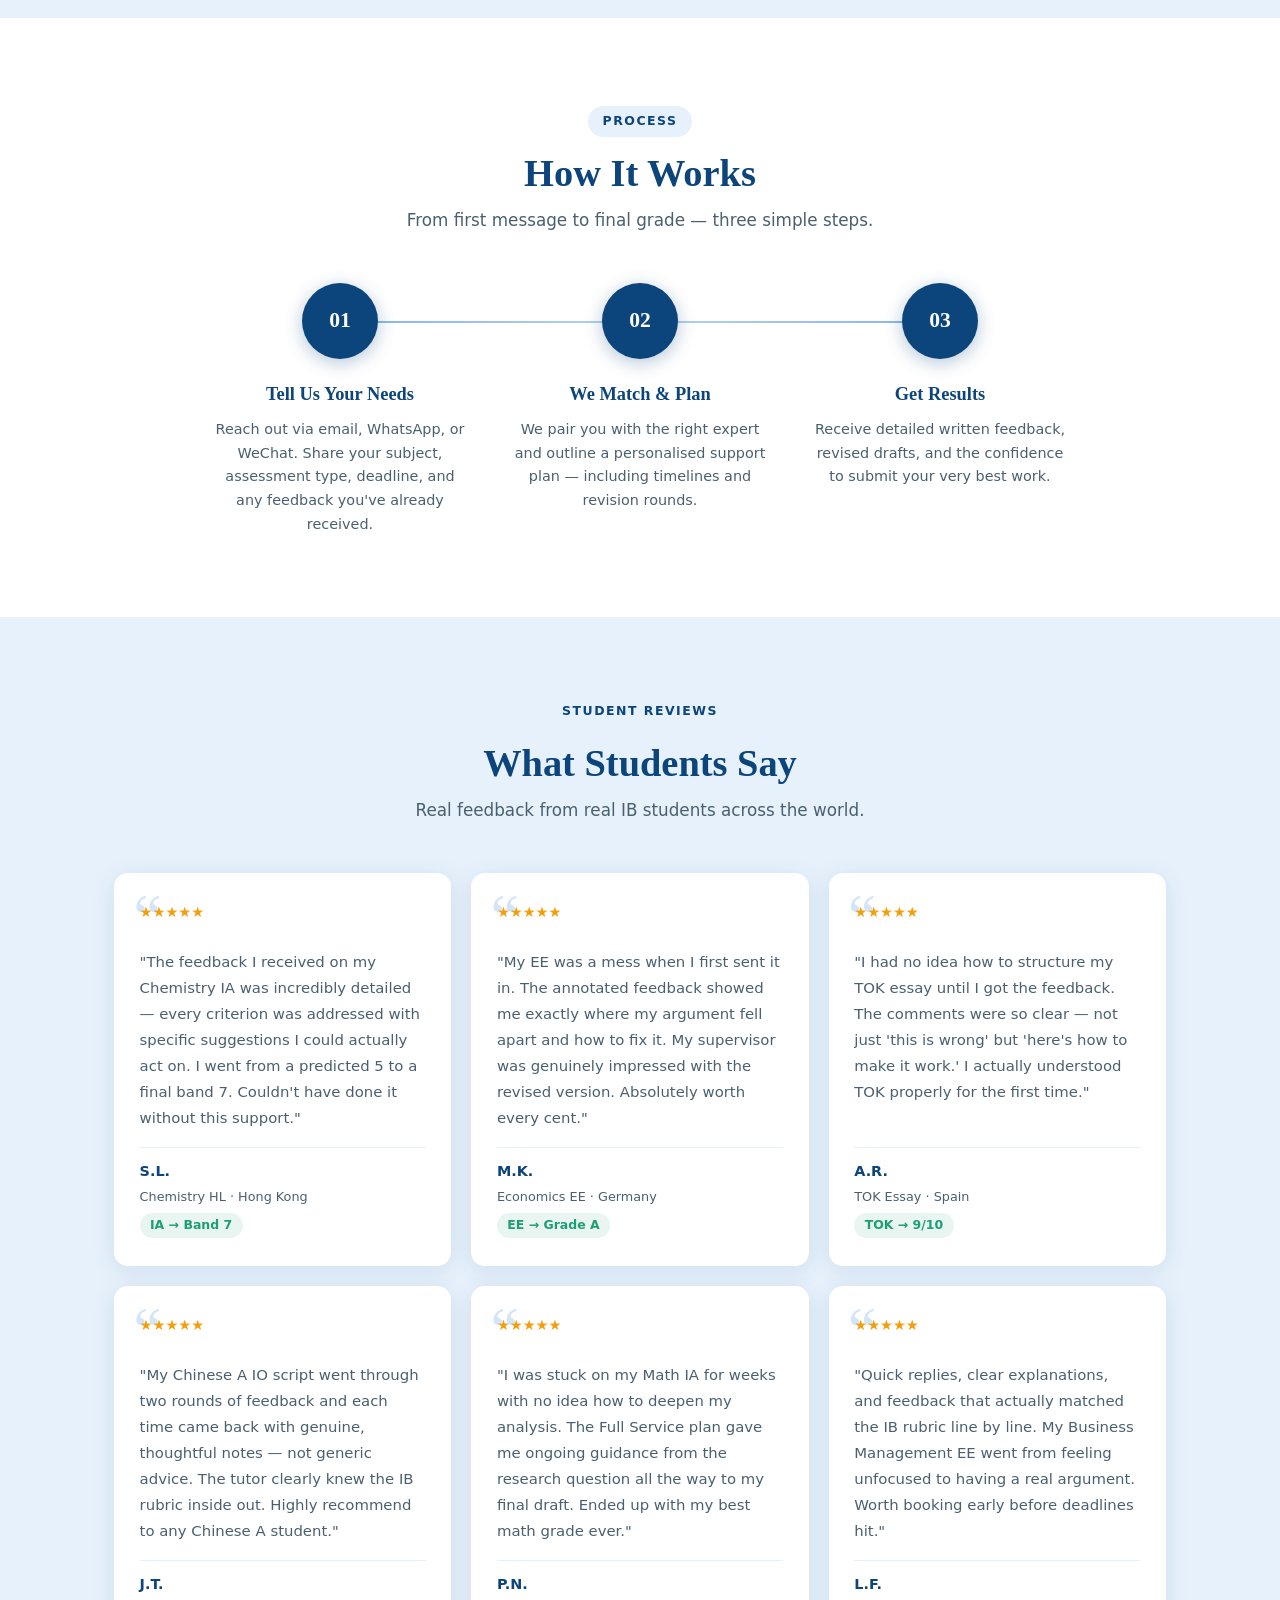
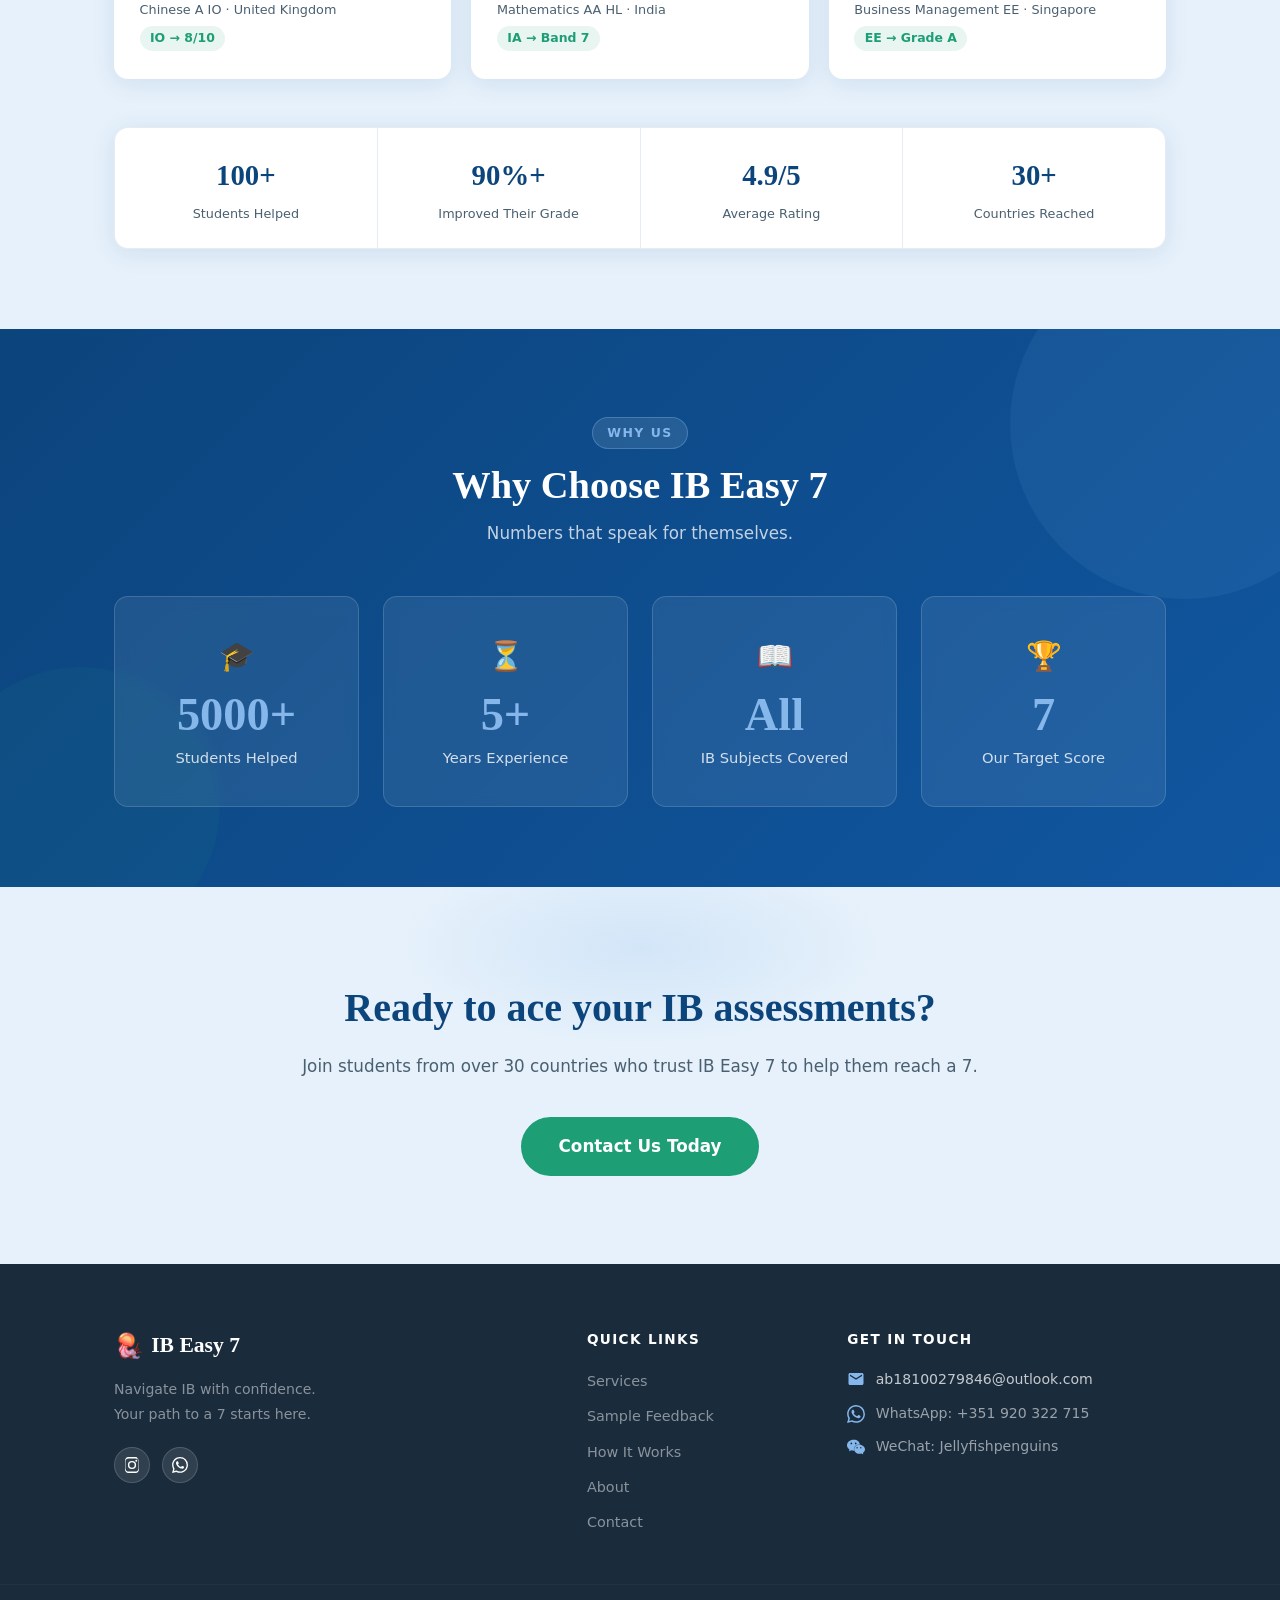
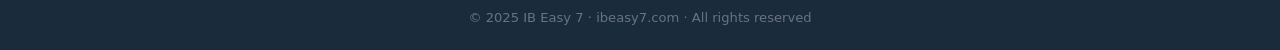
==== commit bf703f29: "Add GA4 analytics (G-6FNQQYEGJR) to all pages" ====
--- a/index.html
+++ b/index.html
@@ -6,6 +6,13 @@
   <meta name="description" content="IB Easy 7 — Expert IA, EE, TOK and IO support for IB students worldwide. Navigate your IB assessments with confidence." />
   <title>IB Easy 7 — Navigate IB with Confidence</title>
   <link rel="stylesheet" href="css/style.css" />
+  <script async src="https://www.googletagmanager.com/gtag/js?id=G-6FNQQYEGJR"></script>
+  <script>
+    window.dataLayer = window.dataLayer || [];
+    function gtag(){dataLayer.push(arguments);}
+    gtag('js', new Date());
+    gtag('config', 'G-6FNQQYEGJR');
+  </script>
 </head>
 <body>
 
--- a/css/style.css
+++ b/css/style.css
@@ -1801,3 +1801,24 @@
 @media (max-width: 820px) {
   .sample-grid { grid-template-columns: 1fr; gap: 1.25rem; }
 }
+
+/* ── Sample download button ── */
+.sample-download {
+  margin-top: 1.4rem;
+  text-align: center;
+}
+.sample-download a {
+  display: inline-flex;
+  align-items: center;
+  gap: 0.5rem;
+  background: var(--white);
+  border: 1.5px solid var(--deep-blue);
+  color: var(--deep-blue);
+  font-weight: 600;
+  font-size: 0.9rem;
+  padding: 0.65rem 1.4rem;
+  border-radius: 50px;
+  transition: background 0.2s, color 0.2s;
+}
+.sample-download a:hover { background: var(--deep-blue); color: var(--white); }
+.sample-download a svg { width: 16px; height: 16px; fill: currentColor; }
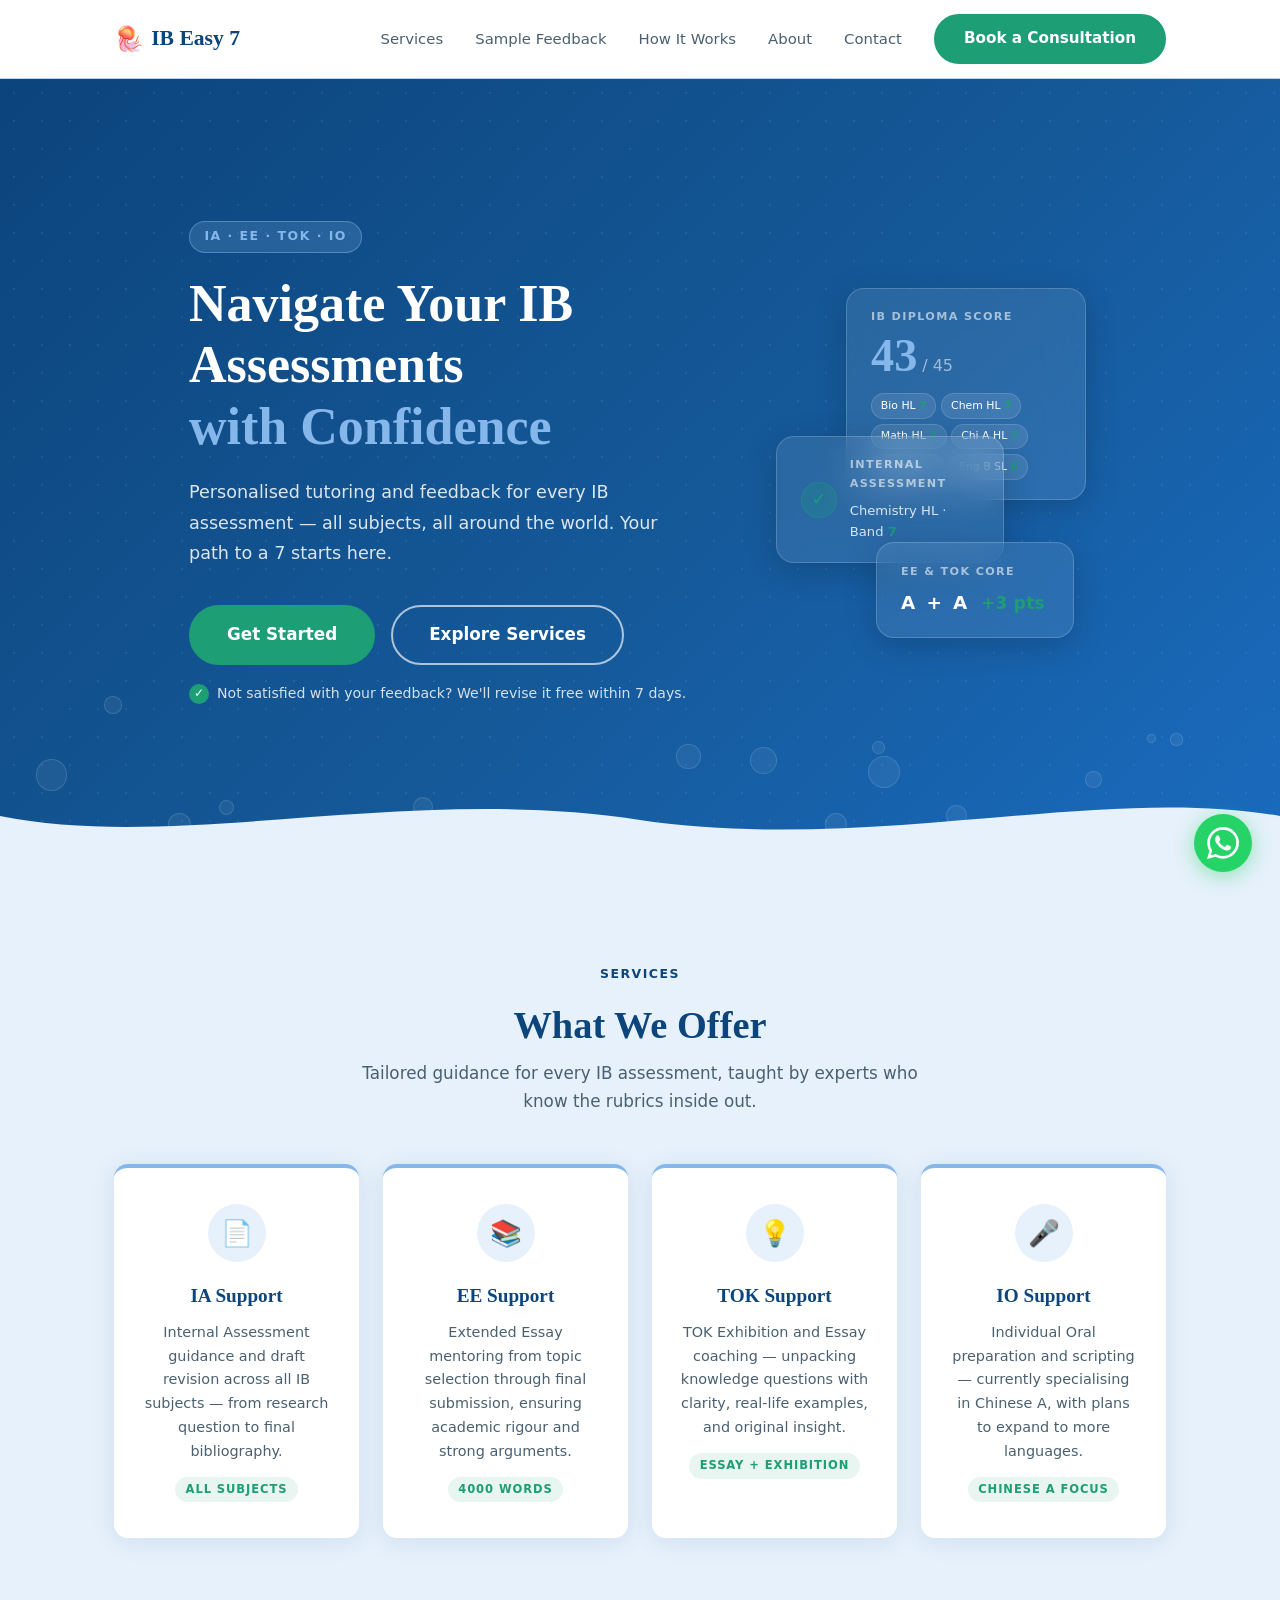
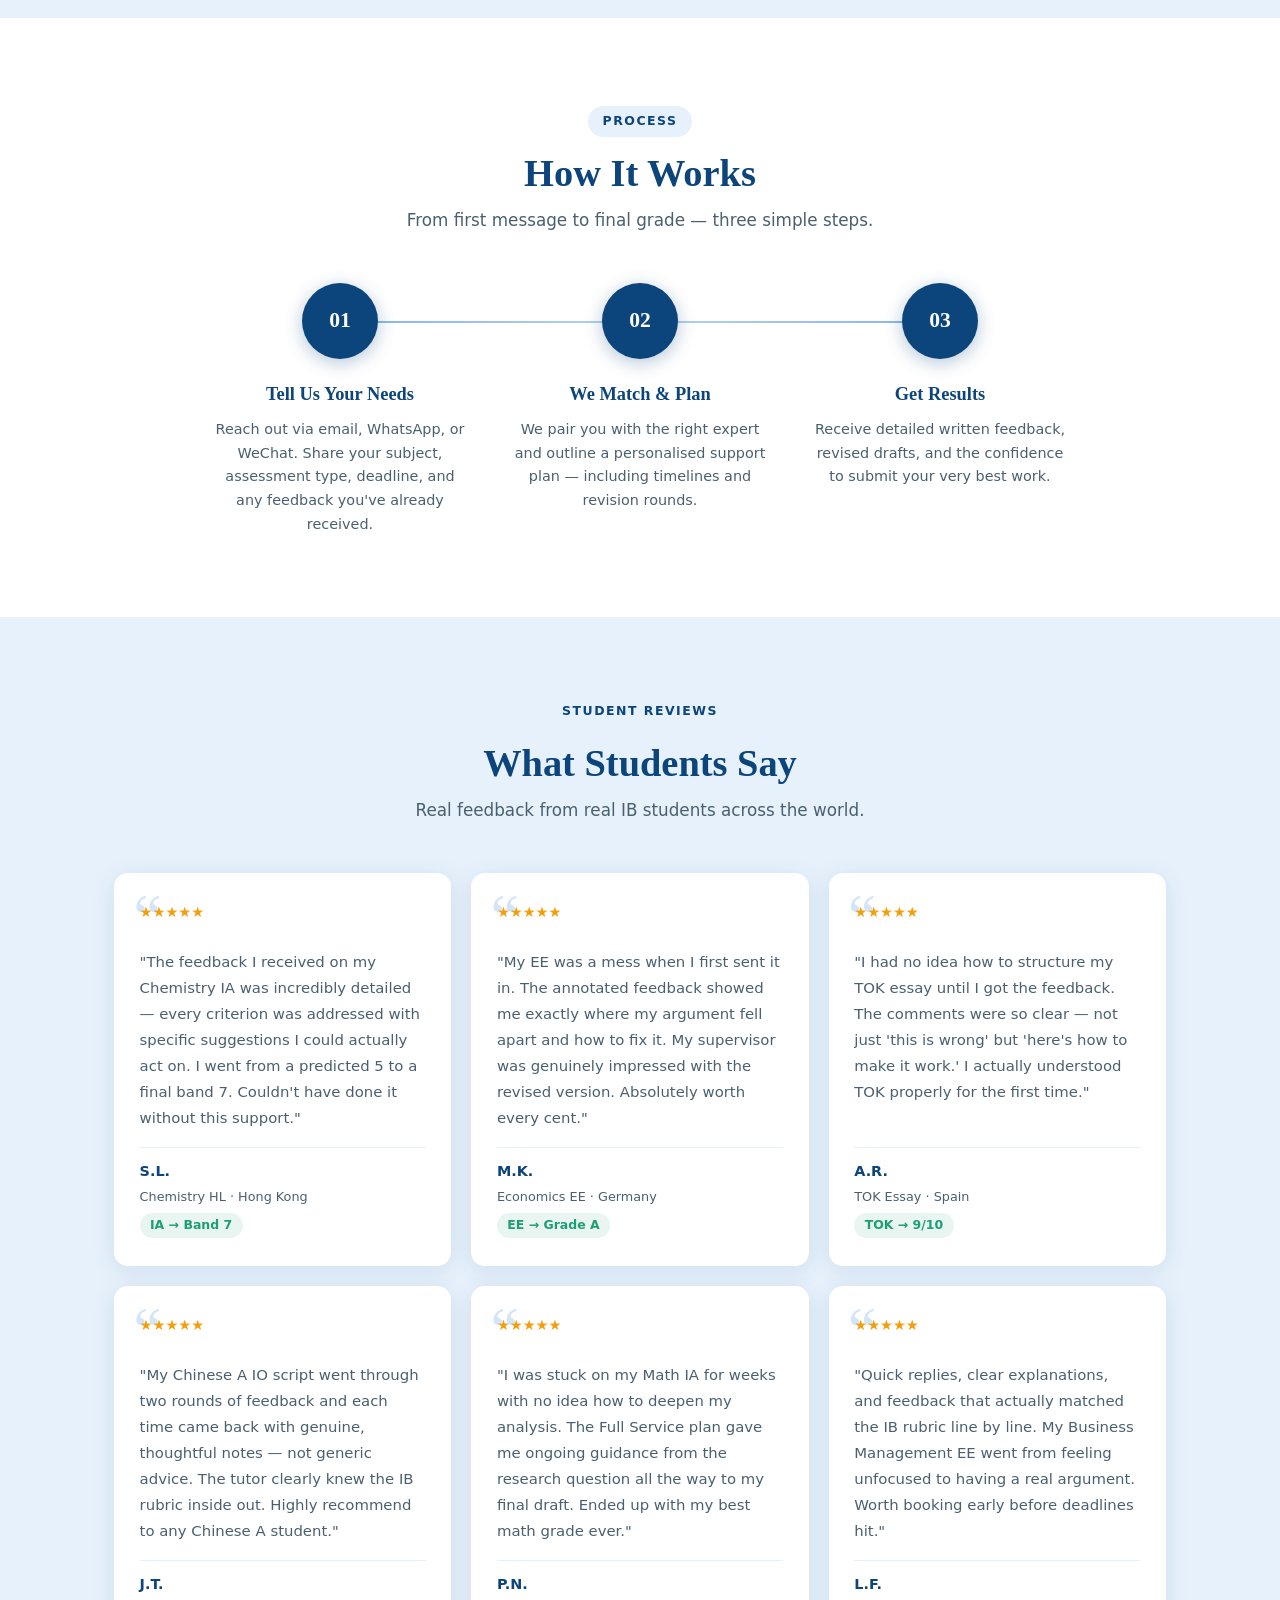
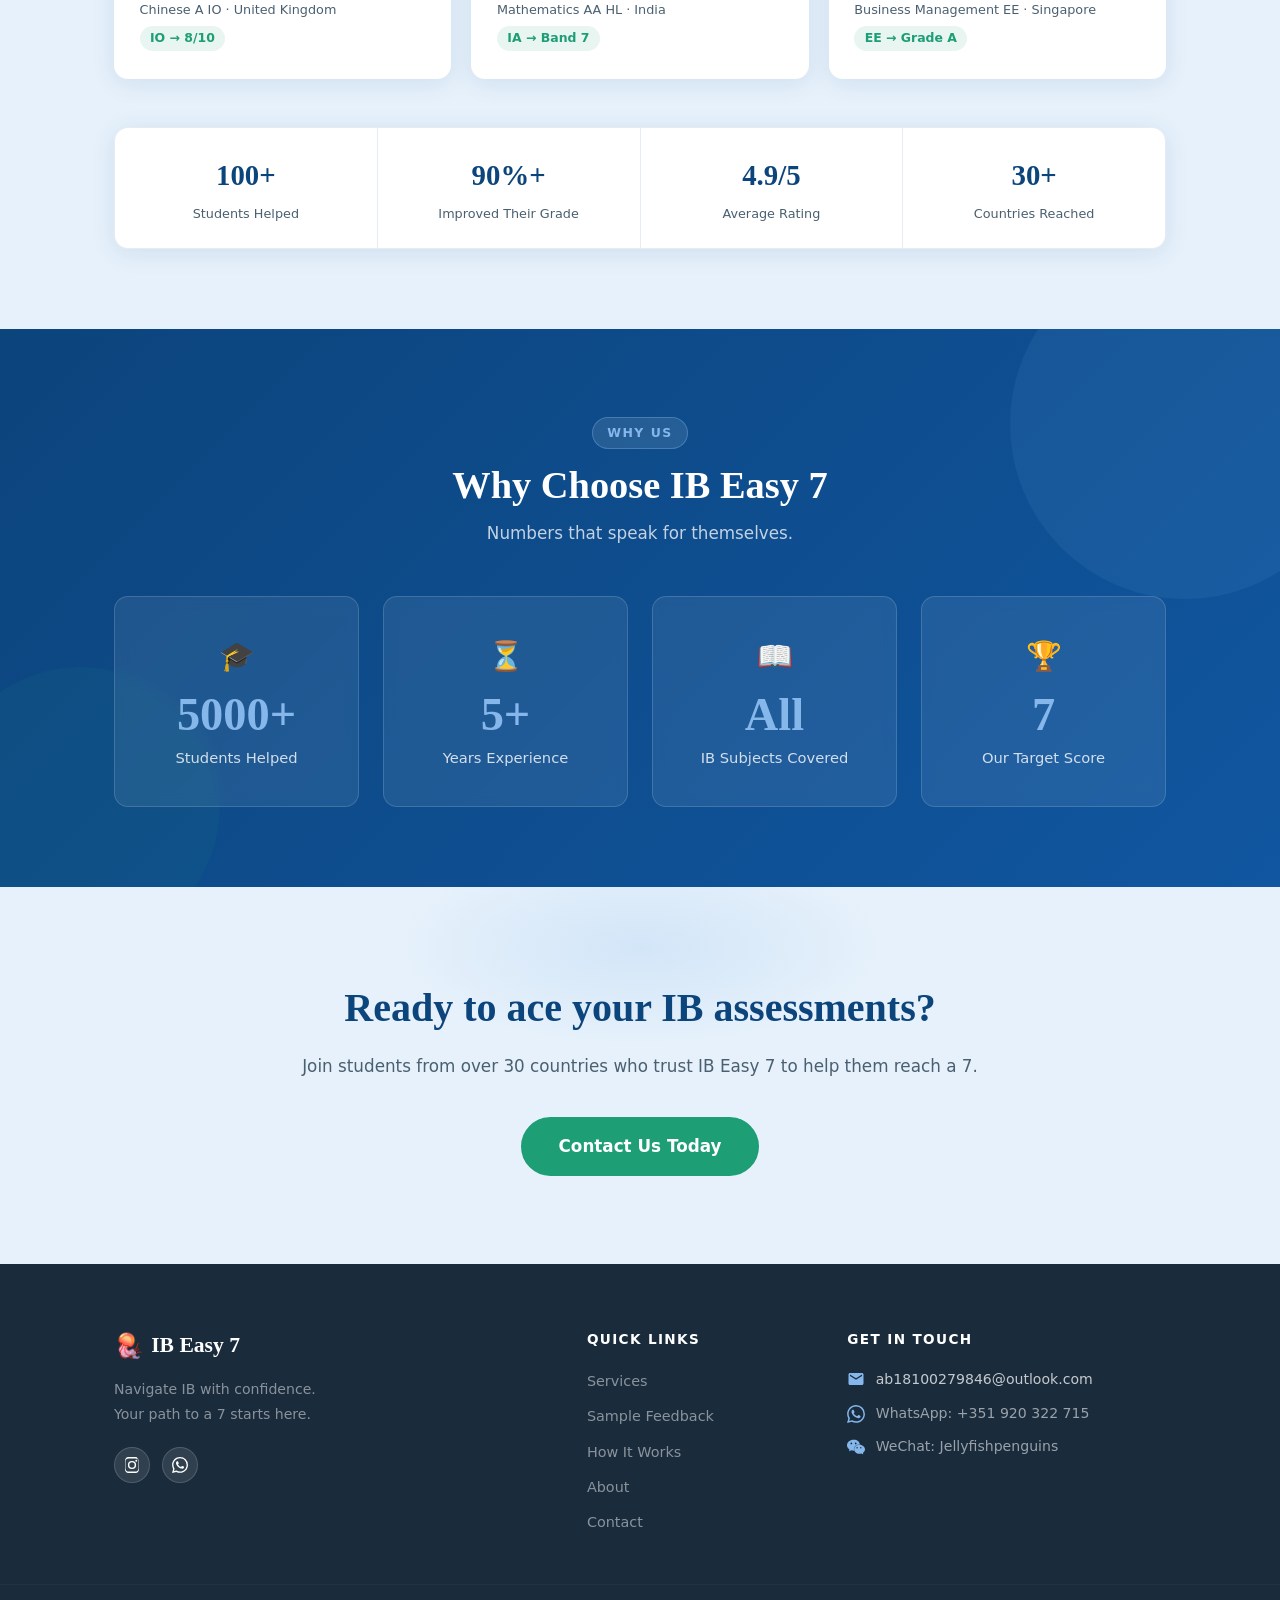
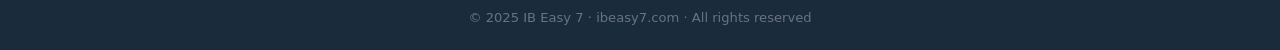
==== commit b879b13e: "Add Open Graph and Twitter Card meta tags to all pages" ====
--- a/index.html
+++ b/index.html
@@ -4,6 +4,14 @@
   <meta charset="UTF-8" />
   <meta name="viewport" content="width=device-width, initial-scale=1.0" />
   <meta name="description" content="IB Easy 7 — Expert IA, EE, TOK and IO support for IB students worldwide. Navigate your IB assessments with confidence." />
+  <meta property="og:type" content="website" />
+  <meta property="og:site_name" content="IB Easy 7" />
+  <meta property="og:url" content="https://ibeasy7.com/" />
+  <meta property="og:title" content="IB Easy 7 — Navigate IB with Confidence" />
+  <meta property="og:description" content="Expert IA, EE, TOK and IO support for IB students worldwide. 100+ students helped, 43/45 score tutor, based in Portugal." />
+  <meta name="twitter:card" content="summary" />
+  <meta name="twitter:title" content="IB Easy 7 — Navigate IB with Confidence" />
+  <meta name="twitter:description" content="Expert IA, EE, TOK and IO support for IB students worldwide. 100+ students helped, 43/45 score tutor, based in Portugal." />
   <title>IB Easy 7 — Navigate IB with Confidence</title>
   <link rel="stylesheet" href="css/style.css" />
   <script async src="https://www.googletagmanager.com/gtag/js?id=G-6FNQQYEGJR"></script>
